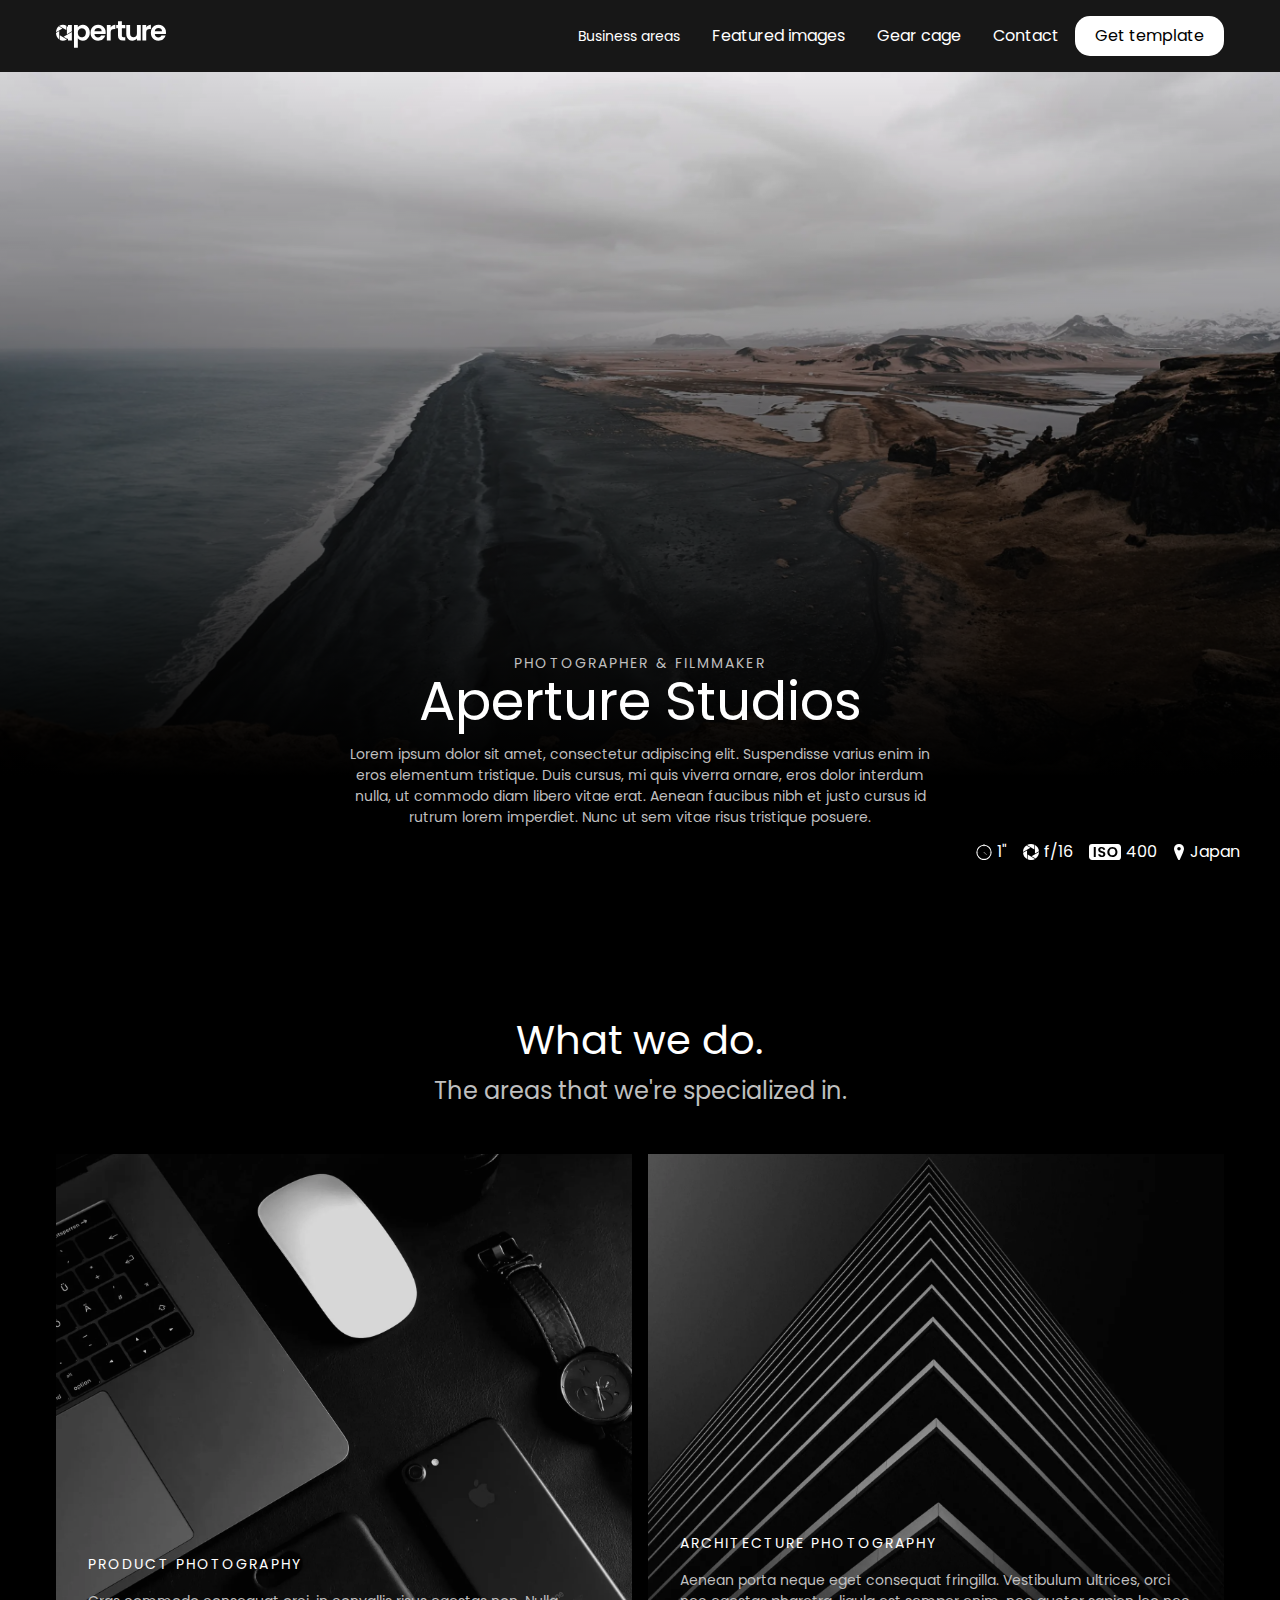
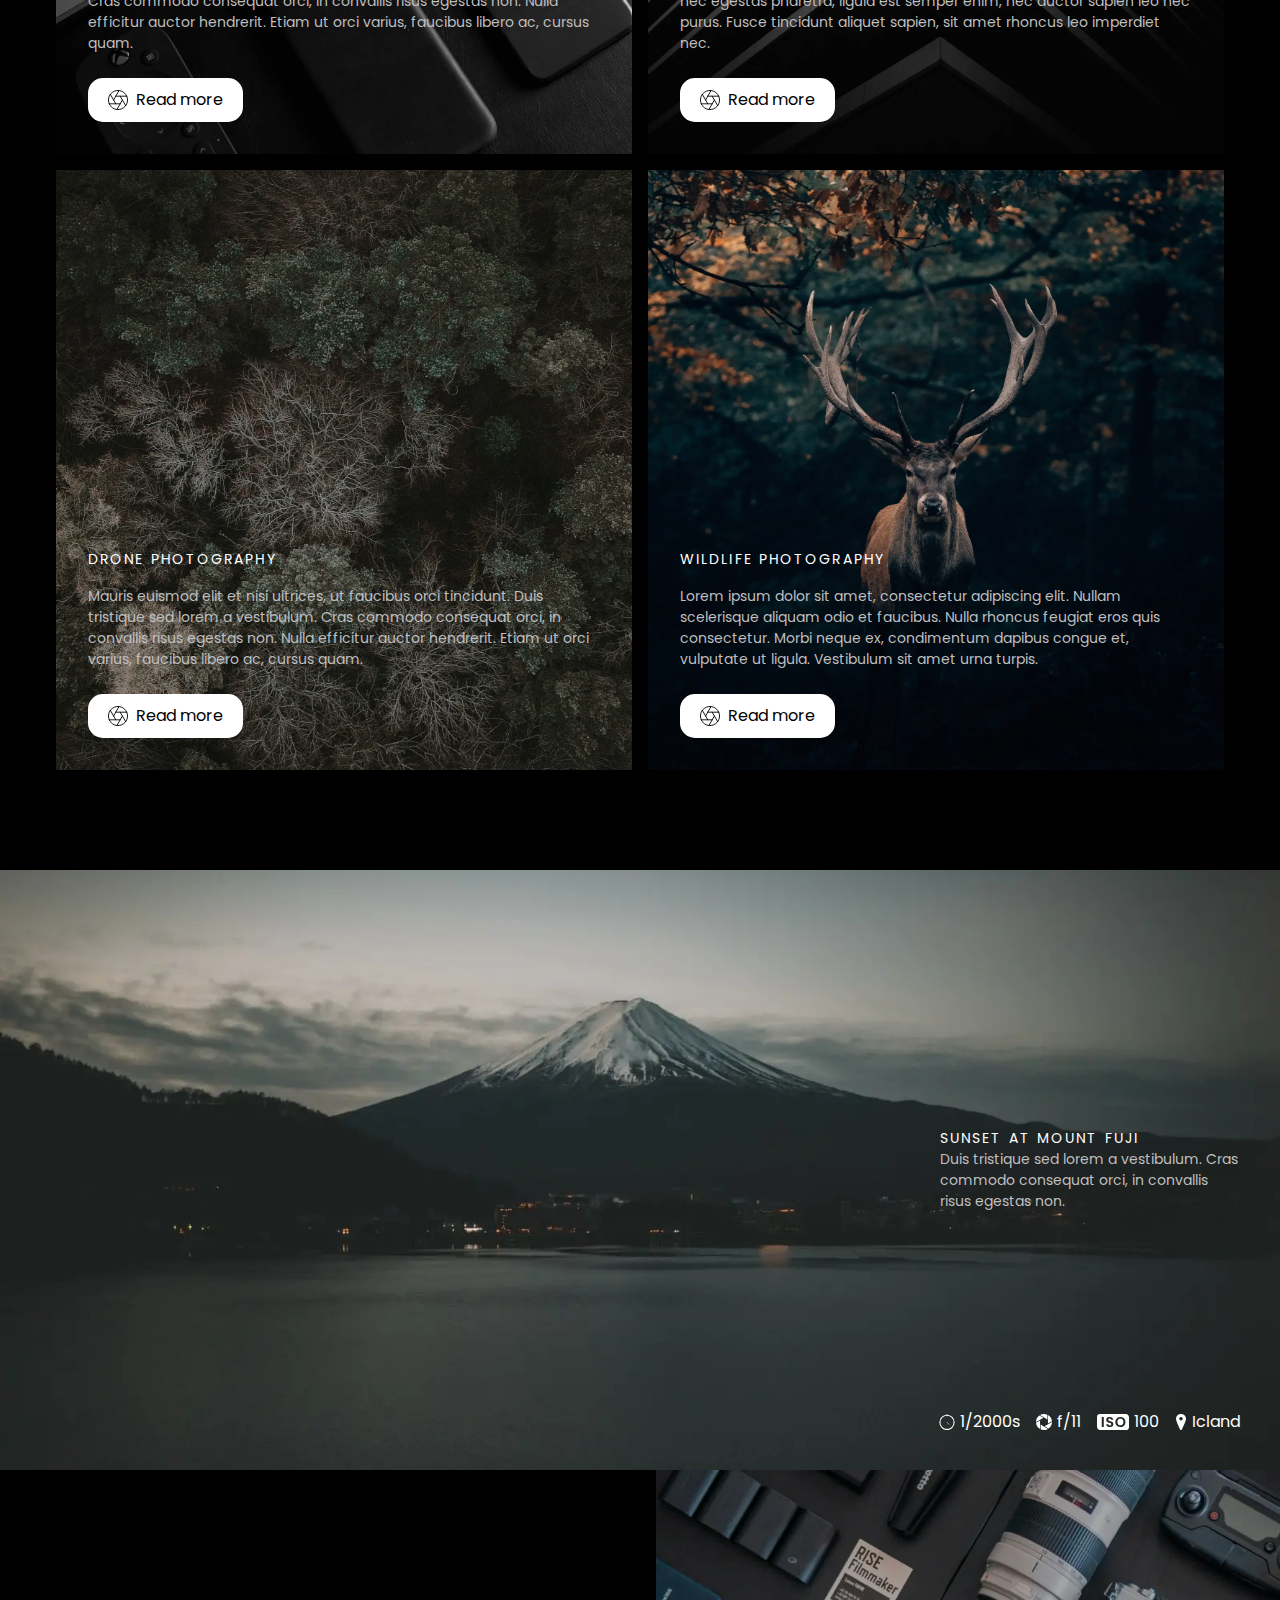
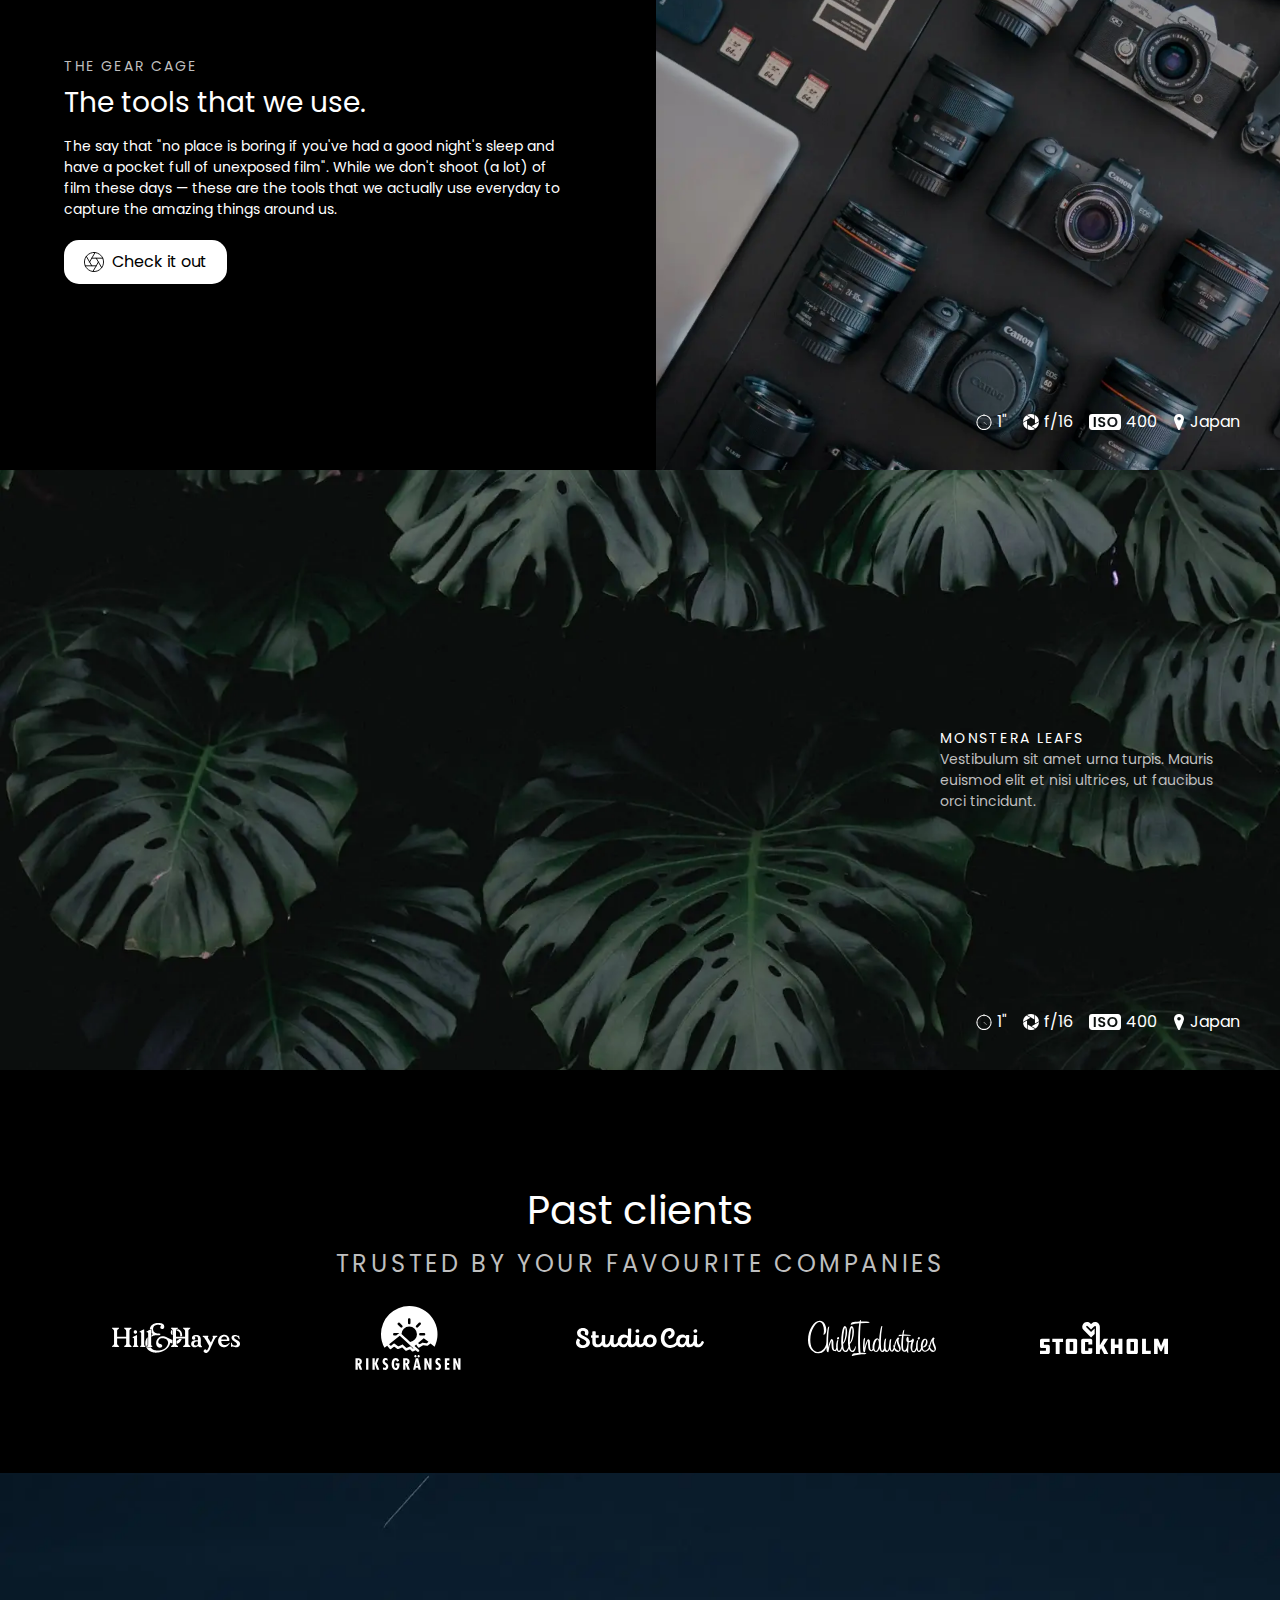
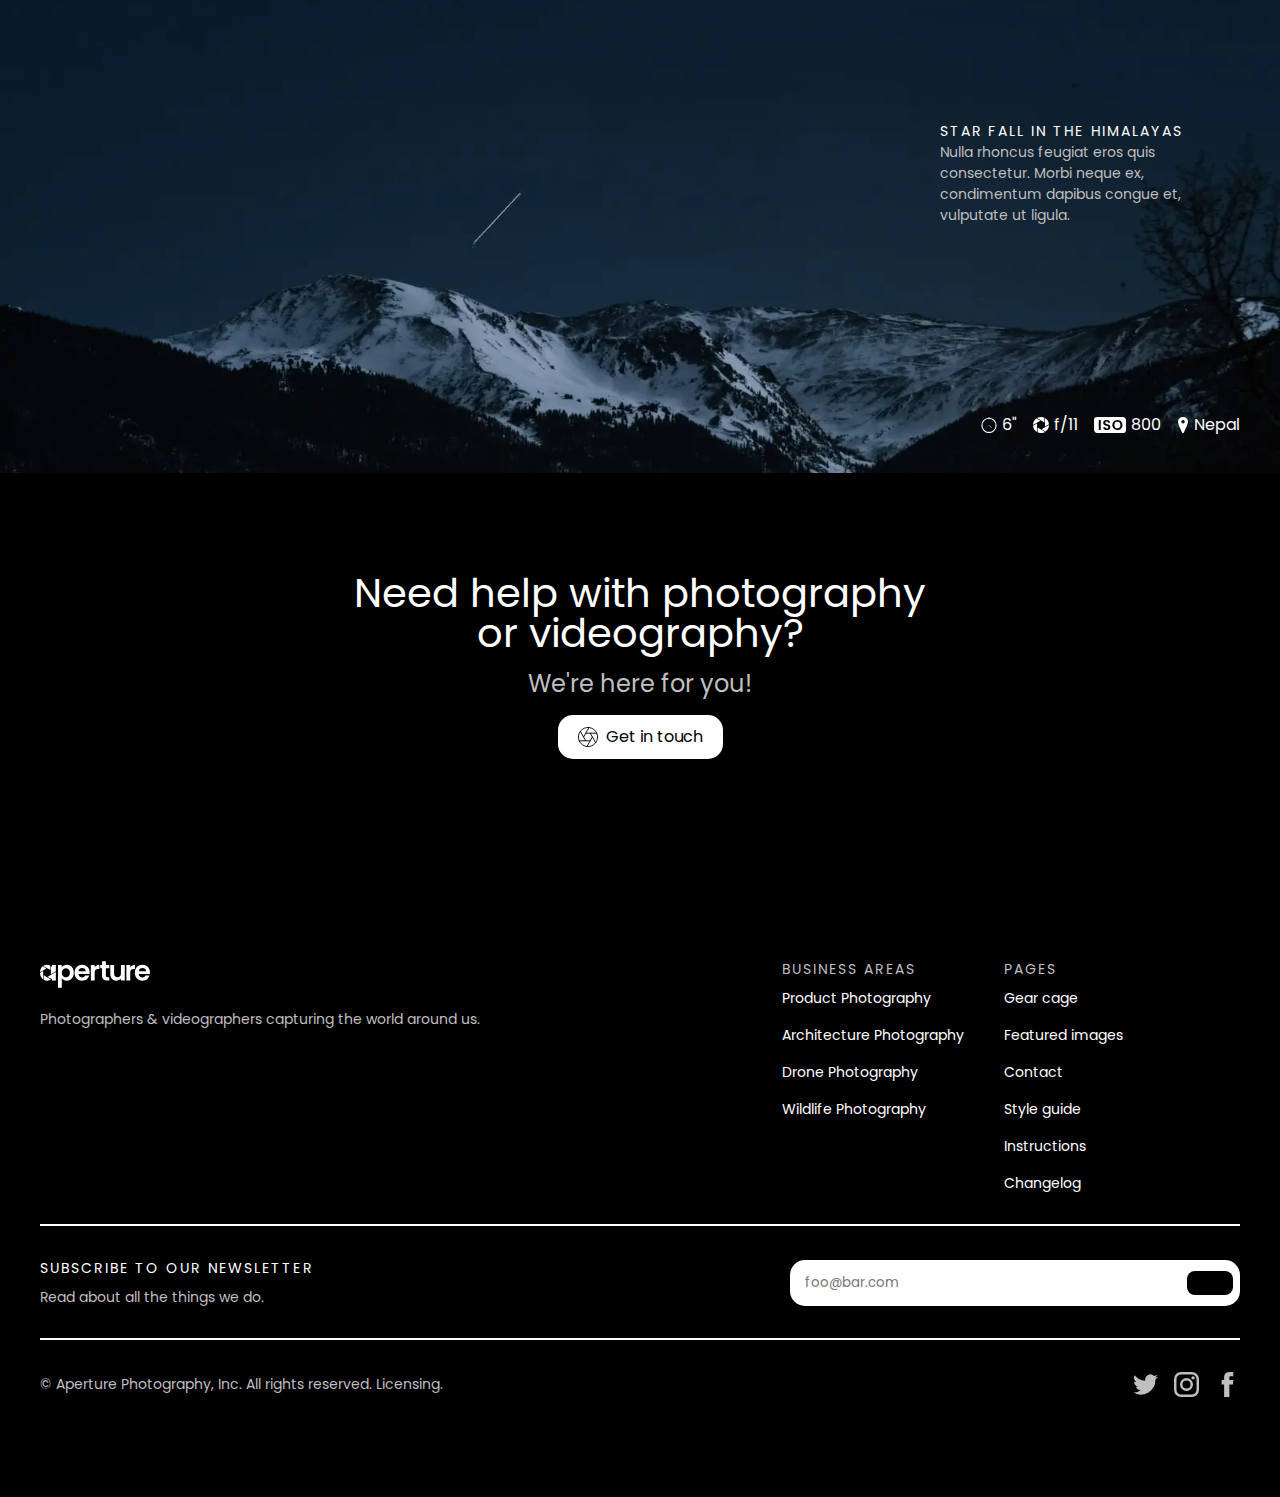
==== docs/index.html @ 27dfab24 "aperture" ====
<!DOCTYPE html>
<html lang="en">

<head>
    <meta charset="UTF-8">
    <meta http-equiv="X-UA-Compatible" content="IE=edge">
    <meta name="viewport" content="width=device-width, initial-scale=1.0">
    <title>Aperture</title>
    <link rel="stylesheet" href="assets/css/style.min.css">
    <script type="module" src="assets/js/script.min.js"></script>
</head>

<body>
    <header class="header">
        <nav class="nav container container--sml container--no-pad">
            <a href="#" class="logo" title="Aperture">
                <svg width="128" height="31">
                    <use xlink:href="#logo"></use>
                </svg>
            </a>
            <div class="burger">
                <div></div>
                <div></div>
                <div></div>
            </div>
            <div class="nav__wrap">
                <ul class="nav__list">
                    <li class="nav__item">
                        <a href="#" class="nav__link">Business areas</a>
                    </li>
                    <li class="nav__item">
                        <a href="#" class="nav__link">Featured images</a>
                    </li>
                    <li class="nav__item">
                        <a href="#" class="nav__link">Gear cage</a>
                    </li>
                    <li class="nav__item">
                        <a href="#" class="nav__link">Contact</a>
                    </li>
                </ul>
                <a href="#" class="nav__btn btn">Get template</a>
            </div>
        </nav>
    </header>
    <main class="main">
        <section class="hero">
            <div class="container">
                <div class="hero__content">
                    <h1 class="hero__title h1-like" tabindex="0">Aperture Studios</h1>
                    <p class="hero__suptitle suptitle text text--strch" tabindex="0">Photographer & Filmmaker</p>
                    <p class="hero__text text" tabindex="0">
                        Lorem ipsum dolor sit amet, consectetur adipiscing elit.
                        Suspendisse varius enim in eros elementum tristique.
                        Duis cursus, mi quis viverra ornare, eros dolor interdum nulla, ut commodo diam libero vitae erat.
                        Aenean faucibus nibh et justo cursus id rutrum lorem imperdiet.
                        Nunc ut sem vitae risus tristique posuere.
                    </p>
                </div>
                <div class="hero__bg">
                    <picture>
                        <source srcset="assets/img/jpg/iceland.webp" type="image/webp">
                        <img src="assets/img/jpg/iceland.jpg" alt="" class="hero__img" width="2880" height="1800" />
                    </picture>
                    <ul class="photo-meta">
                        <li class="photo-meta__meta">
                            <svg class="photo-meta__ico photo-meta__ico--shutter" width="25" height="25">
                                <use xlink:href="#ico_shutter"></use>
                            </svg>
                            <span class="photo-meta__value">1&#34;</span>
                        </li>
                        <li class="photo-meta__meta">
                            <svg class="photo-meta__ico photo-meta__ico--aperture" width="25" height="25">
                                <use xlink:href="#ico_aperture"></use>
                            </svg>
                            <span class="photo-meta__value">f/16</span>
                        </li>
                        <li class="photo-meta__meta">
                            <svg class="photo-meta__ico photo-meta__ico--iso" width="25" height="25">
                                <use xlink:href="#ico_iso"></use>
                            </svg>
                            <span class="photo-meta__value">400</span>
                        </li>
                        <li class="photo-meta__meta">
                            <svg class="photo-meta__ico photo-meta__ico--location" width="25" height="25">
                                <use xlink:href="#ico_location"></use>
                            </svg>
                            <span class="photo-meta__value">Japan</span>
                        </li>
                    </ul>
                </div>
            </div>
        </section>
        <section class="our-work">
            <div class="container container--sml">
                <h2 class="our-work__title h2-like" tabindex="0">What we do.</h2>
                <p class="our-work__subtitle subtitle" tabindex="0">The areas that we're specialized in.</p>
                <ul class="our-work__list services">
                    <li class="services__service service">
                        <div class="service__content">
                            <h3 class="service__title text text--strch" tabindex="0">Product Photography</h3>
                            <p class="service__descr text" tabindex="0">
                                Cras commodo consequat orci, in convallis risus egestas non.
                                Nulla efficitur auctor hendrerit.
                                Etiam ut orci varius, faucibus libero ac, cursus quam.
                            </p>
                            <a href="" class="service__btn btn">
                                <svg width="20" height="20">
                                    <use xlink:href="#aperture"></use>
                                </svg>
                                <span>Read more</span>
                            </a>
                        </div>
                        <div class="service__bg">
                            <picture>
                                <source srcset="assets/img/jpg/product_photography.webp" type="image/webp">
                                <img src="assets/img/jpg/product_photography.jpg" alt="" class="service__img" width="1600" height="1996" />
                            </picture>
                        </div>
                    </li>
                    <li class="services__service service">
                        <div class="service__content">
                            <h3 class="service__title text text--strch" tabindex="0">Architecture Photography</h3>
                            <p class="service__descr text" tabindex="0">
                                Aenean porta neque eget consequat fringilla.
                                Vestibulum ultrices, orci nec egestas pharetra,
                                ligula est semper enim, nec auctor sapien leo nec purus.
                                Fusce tincidunt aliquet sapien, sit amet rhoncus leo imperdiet nec.
                            </p>
                            <a href="" class="service__btn btn">
                                <svg width="20" height="20">
                                    <use xlink:href="#aperture"></use>
                                </svg>
                                <span>Read more</span>
                            </a>
                        </div>
                        <div class="service__bg">
                            <picture>
                                <source srcset="assets/img/jpg/architecture_photography.webp" type="image/webp">
                                <img src="assets/img/jpg/architecture_photography.jpg" alt="" class="service__img" width="1600" height="2000" />
                            </picture>
                        </div>
                    </li>
                    <li class="services__service service">
                        <div class="service__content">
                            <h3 class="service__title text text--strch" tabindex="0">Drone Photography</h3>
                            <p class="service__descr text" tabindex="0">
                                Mauris euismod elit et nisi ultrices, ut faucibus orci tincidunt.
                                Duis tristique sed lorem a vestibulum. Cras commodo consequat orci,
                                in convallis risus egestas non. Nulla efficitur auctor hendrerit.
                                Etiam ut orci varius, faucibus libero ac, cursus quam.
                            </p>
                            <a href="" class="service__btn btn">
                                <svg width="20" height="20">
                                    <use xlink:href="#aperture"></use>
                                </svg>
                                <span>Read more</span>
                            </a>
                        </div>
                        <div class="service__bg">
                            <picture>
                                <source srcset="assets/img/jpg/drone_photography.webp" type="image/webp">
                                <img src="assets/img/jpg/drone_photography.jpg" alt="" class="service__img" width="1600" height="2000" />
                            </picture>
                        </div>
                    </li>
                    <li class="services__service service">
                        <div class="service__content">
                            <h3 class="service__title text text--strch" tabindex="0">Wildlife Photography</h3>
                            <p class="service__descr text" tabindex="0">
                                Lorem ipsum dolor sit amet, consectetur adipiscing elit.
                                Nullam scelerisque aliquam odio et faucibus.
                                Nulla rhoncus feugiat eros quis consectetur.
                                Morbi neque ex, condimentum dapibus congue et,
                                vulputate ut ligula. Vestibulum sit amet urna turpis.
                            </p>
                            <a href="" class="service__btn btn">
                                <svg width="20" height="20">
                                    <use xlink:href="#aperture"></use>
                                </svg>
                                <span>Read more</span>
                            </a>
                        </div>
                        <div class="service__bg">
                            <picture>
                                <source srcset="assets/img/jpg/wildlife_photography.webp" type="image/webp">
                                <img src="assets/img/jpg/wildlife_photography.jpg" alt="" class="service__img" width="1600" height="2000" />
                            </picture>
                        </div>
                    </li>
                </ul>
            </div>
        </section>
        <section class="example">
            <div class="container container--sml">
                <div class="example__wrap">
                    <div class="example__content">
                        <h2 class="example__title text text--strch" tabindex="0">Sunset at Mount Fuji</h2>
                        <p class="example__descr text" tabindex="0">
                            Duis tristique sed lorem a vestibulum.
                            Cras commodo consequat orci, in convallis risus egestas non.
                        </p>
                    </div>
                    <div class="example__bg">
                        <picture>
                            <source srcset="assets/img/jpg/japan.webp" type="image/webp">
                            <img src="assets/img/jpg/japan.jpg" alt="" class="example__img" width="1600" height="1000" />
                        </picture>
                        <ul class="photo-meta">
                            <li class="photo-meta__meta">
                                <svg class="photo-meta__ico photo-meta__ico--shutter" width="25" height="25">
                                    <use xlink:href="#ico_shutter"></use>
                                </svg>
                                <span class="photo-meta__value">1/2000s</span>
                            </li>
                            <li class="photo-meta__meta">
                                <svg class="photo-meta__ico photo-meta__ico--aperture" width="25" height="25">
                                    <use xlink:href="#ico_aperture"></use>
                                </svg>
                                <span class="photo-meta__value">f/11</span>
                            </li>
                            <li class="photo-meta__meta">
                                <svg class="photo-meta__ico photo-meta__ico--iso" width="25" height="25">
                                    <use xlink:href="#ico_iso"></use>
                                </svg>
                                <span class="photo-meta__value">100</span>
                            </li>
                            <li class="photo-meta__meta">
                                <svg class="photo-meta__ico photo-meta__ico--location" width="25" height="25">
                                    <use xlink:href="#ico_location"></use>
                                </svg>
                                <span class="photo-meta__value">Icland</span>
                            </li>
                        </ul>
                    </div>
                </div>
            </div>
        </section>
        <section class="gear">
            <div class="gear__wrap container container--no-pad">
                <div class="gear__inner">
                    <div class="gear__content">
                        <h2 class="gear__title h3-like" tabindex="0">The tools that we use.</h2>
                        <p class="gear__suptitle suptitle text text--strch" tabindex="0">The Gear cage</p>
                        <p class="gear__text text" tabindex="0">
                            The say that "no place is boring if you've had
                            a good night's sleep and have a pocket full of unexposed film".
                            While we don't shoot (a lot) of film these days
                            — these are the tools that we actually use
                            everyday to capture the amazing things around us.
                        </p>
                        <a href="" class="gear__btn btn">
                            <svg width="20" height="20">
                                <use xlink:href="#aperture"></use>
                            </svg>
                            <span>Check it out</span>
                        </a>
                    </div>
                </div>
                <div class="gear__preview">
                    <picture>
                        <source srcset="assets/img/jpg/gear.webp" type="image/webp">
                        <img src="assets/img/jpg/gear.jpg" alt="" class="gear__img" width="1200" height="900" />
                    </picture>
                    <ul class="photo-meta">
                        <li class="photo-meta__meta">
                            <svg class="photo-meta__ico photo-meta__ico--shutter" width="25" height="25">
                                <use xlink:href="#ico_shutter"></use>
                            </svg>
                            <span class="photo-meta__value">1&#34;</span>
                        </li>
                        <li class="photo-meta__meta">
                            <svg class="photo-meta__ico photo-meta__ico--aperture" width="25" height="25">
                                <use xlink:href="#ico_aperture"></use>
                            </svg>
                            <span class="photo-meta__value">f/16</span>
                        </li>
                        <li class="photo-meta__meta">
                            <svg class="photo-meta__ico photo-meta__ico--iso" width="25" height="25">
                                <use xlink:href="#ico_iso"></use>
                            </svg>
                            <span class="photo-meta__value">400</span>
                        </li>
                        <li class="photo-meta__meta">
                            <svg class="photo-meta__ico photo-meta__ico--location" width="25" height="25">
                                <use xlink:href="#ico_location"></use>
                            </svg>
                            <span class="photo-meta__value">Japan</span>
                        </li>
                    </ul>
                </div>
            </div>
        </section>
        <section class="example">
            <div class="container container--sml">
                <div class="example__wrap">
                    <div class="example__content">
                        <h2 class="example__title text text--strch" tabindex="0">Monstera Leafs</h2>
                        <p class="example__descr text" tabindex="0">
                            Vestibulum sit amet urna turpis.
                            Mauris euismod elit et nisi ultrices,
                            ut faucibus orci tincidunt.
                        </p>
                    </div>
                    <div class="example__bg">
                        <picture>
                            <source srcset="assets/img/jpg/costa_rica.webp" type="image/webp">
                            <img src="assets/img/jpg/costa_rica.jpg" alt="" class="example__img" width="1600" height="1000" />
                        </picture>
                        <ul class="photo-meta">
                            <li class="photo-meta__meta">
                                <svg class="photo-meta__ico photo-meta__ico--shutter" width="25" height="25">
                                    <use xlink:href="#ico_shutter"></use>
                                </svg>
                                <span class="photo-meta__value">1&#34;</span>
                            </li>
                            <li class="photo-meta__meta">
                                <svg class="photo-meta__ico photo-meta__ico--aperture" width="25" height="25">
                                    <use xlink:href="#ico_aperture"></use>
                                </svg>
                                <span class="photo-meta__value">f/16</span>
                            </li>
                            <li class="photo-meta__meta">
                                <svg class="photo-meta__ico photo-meta__ico--iso" width="25" height="25">
                                    <use xlink:href="#ico_iso"></use>
                                </svg>
                                <span class="photo-meta__value">400</span>
                            </li>
                            <li class="photo-meta__meta">
                                <svg class="photo-meta__ico photo-meta__ico--location" width="25" height="25">
                                    <use xlink:href="#ico_location"></use>
                                </svg>
                                <span class="photo-meta__value">Japan</span>
                            </li>
                        </ul>
                    </div>
                </div>
            </div>
        </section>
        <section class="clients">
            <div class="container container--sml">
                <div class="clients__wrap">
                    <h2 class="clients__title h2-like" tabindex="0">Past clients</h2>
                    <p class="clients__subtitle subtitle text text--strch" tabindex="0">Trusted by your favourite companies</p>
                    <ul class="clients__list">
                        <li class="clients__item" title="Hill&Hayes" tabindex="0">
                            <svg width="128" height="64" class="clients__logo">
                                <use xlink:href="#hillNhayes"></use>
                            </svg>
                        </li>
                        <li class="clients__item" title="Ricksgransen" tabindex="0">
                            <svg width="128" height="64" class="clients__logo">
                                <use xlink:href="#ricksgransen"></use>
                            </svg>
                        </li>
                        <li class="clients__item" title="Studio Cai" tabindex="0">
                            <svg width="128" height="64" class="clients__logo">
                                <use xlink:href="#studioCai"></use>
                            </svg>
                        </li>
                        <li class="clients__item" title="Chill Industries" tabindex="0">
                            <svg width="128" height="64" class="clients__logo">
                                <use xlink:href="#chillIndustries"></use>
                            </svg>
                        </li>
                        <li class="clients__item" title="Stockholm" tabindex="0">
                            <svg width="128" height="64" class="clients__logo">
                                <use xlink:href="#stockholm"></use>
                            </svg>
                        </li>
                    </ul>
                </div>
            </div>
        </section>
        <section class="example">
            <div class="container container--sml">
                <div class="example__wrap">
                    <div class="example__content">
                        <h2 class="example__title text text--strch" tabindex="0">Star fall in the Himalayas</h2>
                        <p class="example__descr text" tabindex="0">
                            Nulla rhoncus feugiat eros quis consectetur.
                            Morbi neque ex, condimentum dapibus congue et,
                            vulputate ut ligula.
                        </p>
                    </div>
                    <div class="example__bg">
                        <picture>
                            <source srcset="assets/img/jpg/nepal.webp" type="image/webp">
                            <img src="assets/img/jpg/nepal.jpg" alt="" class="example__img" width="1600" height="1000" />
                        </picture>
                        <ul class="photo-meta">
                            <li class="photo-meta__meta">
                                <svg class="photo-meta__ico photo-meta__ico--shutter" width="25" height="25">
                                    <use xlink:href="#ico_shutter"></use>
                                </svg>
                                <span class="photo-meta__value">6&#34;</span>
                            </li>
                            <li class="photo-meta__meta">
                                <svg class="photo-meta__ico photo-meta__ico--aperture" width="25" height="25">
                                    <use xlink:href="#ico_aperture"></use>
                                </svg>
                                <span class="photo-meta__value">f/11</span>
                            </li>
                            <li class="photo-meta__meta">
                                <svg class="photo-meta__ico photo-meta__ico--iso" width="25" height="25">
                                    <use xlink:href="#ico_iso"></use>
                                </svg>
                                <span class="photo-meta__value">800</span>
                            </li>
                            <li class="photo-meta__meta">
                                <svg class="photo-meta__ico photo-meta__ico--location" width="25" height="25">
                                    <use xlink:href="#ico_location"></use>
                                </svg>
                                <span class="photo-meta__value">Nepal</span>
                            </li>
                        </ul>
                    </div>
                </div>
            </div>
        </section>
        <section class="contact">
            <div class="container">
                <div class="contact__wrap">
                    <h2 class="contact__title h2-like" tabindex="0">Need help with photography or videography?</h2>
                    <p class="contact__subtitle subtitle" tabindex="0">We're here for you!</p>
                    <a href="" class="contact__btn btn">
                        <svg width="20" height="20">
                            <use xlink:href="#aperture"></use>
                        </svg>
                        <span>Get in touch</span>
                    </a>
                </div>
            </div>
        </section>
    </main>
    <footer class="footer">
        <div class="footer__wrap container container--sml">
            <div class="footer__block footer__top">
                <div class="footer__info">
                    <a href="" class="logo" title="Aperture">
                        <svg width="128" height="31">
                            <use xlink:href="#logo"></use>
                        </svg>
                    </a>
                    <p class="footer__desc text" tabindex="0">
                        Photographers & videographers capturing the world around us.
                    </p>
                </div>
                <nav class="footer-nav">
                    <div class="footer-nav__block">
                        <h2 class="footer-nav__title text text--strch" tabindex="0">Business areas</h2>
                        <ul class="footer-nav__list">
                            <li class="footer-nav__item text">
                                <a href="" class="footer-nav__link">Product Photography</a>
                            </li>
                            <li class="footer-nav__item text">
                                <a href="" class="footer-nav__link">Architecture Photography</a>
                            </li>
                            <li class="footer-nav__item text">
                                <a href="" class="footer-nav__link">Drone Photography</a>
                            </li>
                            <li class="footer-nav__item text">
                                <a href="" class="footer-nav__link">Wildlife Photography</a>
                            </li>
                        </ul>
                    </div>
                    <div class="footer-nav__block">
                        <h2 class="footer-nav__title text text--strch" tabindex="0">Pages</h2>
                        <ul class="footer-nav__list">
                            <li class="footer-nav__item text">
                                <a href="" class="footer-nav__link">Gear cage</a>
                            </li>
                            <li class="footer-nav__item text">
                                <a href="" class="footer-nav__link">Featured images</a>
                            </li>
                            <li class="footer-nav__item text">
                                <a href="" class="footer-nav__link">Contact</a>
                            </li>
                            <li class="footer-nav__item text">
                                <a href="" class="footer-nav__link">Style guide</a>
                            </li>
                            <li class="footer-nav__item text">
                                <a href="" class="footer-nav__link">Instructions</a>
                            </li>
                            <li class="footer-nav__item text">
                                <a href="" class="footer-nav__link">Changelog</a>
                            </li>
                        </ul>
                    </div>
                </nav>
            </div>
            <div class="footer__block footer__mid">
                <form action="" class="form subscribe">
                    <div class="subscribe__info">
                        <h2 class="subscribe__label text text--strch" tabindex="0">Subscribe to our newsletter</h2>
                        <p class="subscribe__subtitle text" tabindex="0">Read about all the things we do.</p>
                    </div>
                    <div class="subscribe__input">
                        <input class="form__input subscribe__email" type="email" aria-label="Type your email here" placeholder="foo@bar.com">
                        <button class="subscribe__btn btn--void" type="submit">submit</button>
                    </div>
                </form>
            </div>
            <div class="footer__block footer__bottom">
                <p class="text" tabindex="0">
                    © Aperture Photography, Inc.
                    All rights reserved.
                    Licensing.
                </p>
                <ul class="socials">
                    <li class="socials__social">
                        <a href="" class="socials__link">
                            <span class="visually__hidden">Twitter</span>
                            <svg width="25" height="25" class="socials__ico">
                                <use xlink:href="#ico_twit"></use>
                            </svg>
                        </a>
                    </li>
                    <li class="socials__social">
                        <a href="" class="socials__link">
                            <span class="visually__hidden">Instagram</span>
                            <svg width="25" height="25" class="socials__ico">
                                <use xlink:href="#ico_inst"></use>
                            </svg>
                        </a>
                    </li>
                    <li class="socials__social">
                        <a href="" class="socials__link">
                            <span class="visually__hidden">Facebook</span>
                            <svg width="25" height="25" class="socials__ico">
                                <use xlink:href="#ico_fb"></use>
                            </svg>
                        </a>
                    </li>
                </ul>
            </div>
        </div>
    </footer>
    <svg display="none">
        <symbol viewBox="0 0 16 16" id="ico_aperture" xmlns="http://www.w3.org/2000/svg">
            <path fill-rule="evenodd" clip-rule="evenodd" d="M4.64 10.6l7.38 4.29a7.77 7.77 0 01-7.38.35V10.6zm-.6-4.2v8.53a7.87 7.87 0 01-4-6.2l4-2.33zM16 7.94v.07c0 2.7-1.35 5.1-3.4 6.52l-4-2.3L16 7.94zm-4.05-6.87a7.87 7.87 0 014 6.2l-4 2.33V1.07zm-8.54.4l4 2.3L0 8.04V8a7.92 7.92 0 013.4-6.54zM8 0c1.2 0 2.34.26 3.36.76v4.62L3.98 1.1A7.99 7.99 0 018 0z" />
        </symbol>
        <symbol viewBox="0 0 32 16" id="ico_iso" xmlns="http://www.w3.org/2000/svg">
            <path fill-rule="evenodd" clip-rule="evenodd" d="M28.9 0C30.6 0 32 1.4 32 3.13v9.75A3.11 3.11 0 0128.9 16H3.1C1.4 16 0 14.6 0 12.87V3.13A3.11 3.11 0 013.1 0h25.8zM12.7 2.91c-.68 0-1.28.12-1.81.35a2.8 2.8 0 00-1.23 1c-.3.44-.44.95-.44 1.54a2.4 2.4 0 001.47 2.35c.4.18.92.37 1.56.56.47.13.84.25 1.1.36.28.11.5.26.68.45.18.2.27.44.27.73 0 .36-.13.65-.4.88-.26.22-.63.33-1.09.33-.45 0-.8-.12-1.06-.36-.25-.22-.4-.53-.43-.92v-.04H9.2v.06c.02.58.19 1.09.5 1.52.32.44.75.79 1.3 1.02.56.24 1.18.36 1.87.36.72 0 1.35-.14 1.88-.4a2.83 2.83 0 001.61-2.57c0-.63-.15-1.12-.44-1.5-.3-.38-.64-.67-1.05-.86-.4-.19-.93-.38-1.57-.57-.47-.14-.83-.27-1.1-.38a2 2 0 01-.64-.42.9.9 0 01-.26-.67c0-.38.11-.67.34-.87.23-.2.54-.3.93-.3.44 0 .8.12 1.07.34.25.21.4.48.42.8v.05h2.18v-.06a2.76 2.76 0 00-1.05-2.03 3.9 3.9 0 00-2.48-.75zm10.68 0A5.08 5.08 0 0019 5.38 5.09 5.09 0 0018.33 8c0 .98.23 1.85.68 2.63a5.08 5.08 0 004.38 2.47c.93 0 1.78-.22 2.55-.66a4.82 4.82 0 001.83-1.81c.45-.78.67-1.65.67-2.63 0-.97-.22-1.84-.67-2.62a4.84 4.84 0 00-1.82-1.81 5.07 5.07 0 00-2.56-.66zm-16.63.14H4.78V13h1.98V3.05zM23.4 4.71c.6 0 1.12.13 1.57.4.46.26.81.64 1.06 1.14.26.5.39 1.08.39 1.75 0 .66-.13 1.25-.39 1.75a2.78 2.78 0 01-2.63 1.57c-.59 0-1.12-.14-1.57-.4a2.76 2.76 0 01-1.07-1.17A3.84 3.84 0 0120.37 8c0-.67.13-1.25.38-1.75s.61-.88 1.07-1.14c.45-.27.98-.4 1.57-.4z" />
        </symbol>
        <symbol viewBox="0 0 10 16" id="ico_location" xmlns="http://www.w3.org/2000/svg">
            <path fill-rule="evenodd" clip-rule="evenodd" d="M5 6.44a1.7 1.7 0 01-1.74-1.66c0-.92.78-1.66 1.74-1.66s1.74.74 1.74 1.66A1.7 1.7 0 015 6.44zM5 0a4.9 4.9 0 00-5 4.78c0 1.93 2.66 7.7 4.1 10.67.35.73 1.44.73 1.8 0C7.34 12.47 10 6.71 10 4.78A4.9 4.9 0 005 0z" />
        </symbol>
        <symbol viewBox="0 0 16 16" id="ico_shutter" xmlns="http://www.w3.org/2000/svg">
            <path fill-rule="evenodd" clip-rule="evenodd" d="M8.373 0a.117.117 0 01.117.117v.122a.117.117 0 01-.117.117h-.134v.395a7.625 7.625 0 017.386 7.622 7.626 7.626 0 11-15.25 0A7.626 7.626 0 017.761.751V.356h-.134A.117.117 0 017.51.24V.117c0-.065.053-.117.117-.117h.746zm-.182 1.75v.67a.191.191 0 11-.382 0v-.67a6.624 6.624 0 00-6.43 6.432h.669a.191.191 0 010 .382h-.67a6.625 6.625 0 006.43 6.432v-.67a.191.191 0 11.383 0v.67a6.624 6.624 0 006.43-6.432h-.669a.191.191 0 010-.382h.67a6.623 6.623 0 00-6.43-6.431zM8 8.018a.356.356 0 01.356.356.356.356 0 01-.006.06l2.266 2.049a.413.413 0 01.121.196l.03.111a.077.077 0 01-.086.096l-.114-.019a.412.412 0 01-.207-.1l-2.266-2.05A.348.348 0 018 8.73a.356.356 0 010-.713z" />
        </symbol>
        <symbol viewBox="0 0 128 31" id="logo" xmlns="http://www.w3.org/2000/svg">
            <path fill-rule="evenodd" clip-rule="evenodd" d="M31.254 4.155c1.514 0 2.884.38 4.11 1.136 1.227.76 2.198 1.834 2.912 3.23.715 1.395 1.072 3.013 1.072 4.852 0 1.84-.357 3.469-1.072 4.886-.714 1.417-1.685 2.516-2.911 3.295-1.227.779-2.597 1.168-4.111 1.168-1.301 0-2.448-.27-3.44-.811-.991-.541-1.796-1.223-2.415-2.045V31H20.92V4.447h4.48v2.597c.575-.82 1.37-1.51 2.383-2.062 1.013-.552 2.17-.827 3.47-.827zm17.82 0c1.685 0 3.194.367 4.527 1.103a7.712 7.712 0 013.103 3.133c.736 1.352 1.104 2.905 1.104 4.658a10.8 10.8 0 01-.128 1.753H44.723c.107 1.298.555 2.315 1.344 3.051.789.736 1.76 1.104 2.911 1.104 1.664 0 2.847-.725 3.551-2.175h4.831c-.512 1.731-1.493 3.154-2.943 4.269-1.45 1.117-3.232 1.671-5.343 1.671-1.706 0-3.237-.384-4.591-1.152-1.354-.768-2.41-1.856-3.167-3.262-.758-1.407-1.136-3.03-1.136-4.87 0-1.858.373-3.492 1.12-4.901.746-1.407 1.791-2.486 3.135-3.246 1.344-.755 2.89-1.136 4.639-1.136zm70.192 0c1.685 0 3.194.367 4.527 1.103a7.712 7.712 0 013.103 3.133c.736 1.352 1.104 2.905 1.104 4.658 0 .65-.043 1.233-.128 1.753h-12.957c.106 1.298.554 2.315 1.344 3.051.789.736 1.759 1.104 2.911 1.104 1.664 0 2.847-.725 3.551-2.175h4.831c-.512 1.731-1.493 3.154-2.943 4.269-1.451 1.117-3.232 1.671-5.343 1.671-1.706 0-3.237-.384-4.591-1.152-1.355-.768-2.41-1.856-3.167-3.262-.758-1.407-1.136-3.03-1.136-4.87 0-1.858.373-3.492 1.12-4.901.746-1.407 1.791-2.486 3.135-3.246 1.344-.755 2.89-1.136 4.639-1.136zM4.426 16.333l8.238 4.842a6.46 6.46 0 01-1.093.73c-1.013.541-2.186.812-3.52.812-1.306 0-2.532-.298-3.625-.92v-5.464zM86.248 4.447v9.901c0 1.428.352 2.527 1.056 3.295.704.768 1.664 1.152 2.88 1.152 1.237 0 2.207-.384 2.911-1.152.704-.768 1.056-1.867 1.056-3.295v-9.9h4.51V22.43h-4.51v-2.272c-.576.779-1.328 1.39-2.256 1.834a6.918 6.918 0 01-3.023.665c-1.386 0-2.613-.297-3.68-.892-1.066-.596-1.903-1.472-2.51-2.63-.609-1.158-.913-2.537-.913-4.139V4.447h4.48zM69.07 4.188V8.96h-1.184c-1.408 0-2.469.335-3.183 1.006-.715.671-1.072 1.84-1.072 3.506v8.96h-4.48V4.447h4.48v2.791A6.341 6.341 0 0165.886 5c.928-.54 1.99-.811 3.184-.811zm41.366 0V8.96h-1.184c-1.408 0-2.469.335-3.183 1.006-.715.671-1.072 1.84-1.072 3.506v8.96h-4.479V4.447h4.479v2.791A6.347 6.347 0 01107.252 5c.928-.54 1.989-.811 3.184-.811zM76.652 0v4.447h3.968V8.18h-3.968v8.7c0 .606.144 1.044.432 1.315.288.27.773.405 1.456.405h2.08v3.83h-2.816c-3.775 0-5.663-1.86-5.663-5.583V8.18H70.03V4.447h2.111V0h4.511zM18.45 12.572v9.847h-4.505v-2.624a4.72 4.72 0 01-.747.892l-4.319-2.515 9.571-5.6zM3.76 11.517v9.873c-1.12-.757-2.026-1.785-2.693-3.138C.4 16.927.053 15.412 0 13.708l3.76-2.191zm26.311-3.37c-.81 0-1.573.211-2.287.633-.715.422-1.29 1.034-1.728 1.834-.437.801-.656 1.742-.656 2.824 0 1.082.219 2.027.656 2.825.437.8 1.013 1.412 1.728 1.834a4.424 4.424 0 002.287.633c.832 0 1.605-.217 2.32-.65.714-.432 1.29-1.05 1.727-1.85.438-.8.656-1.753.656-2.857 0-1.082-.219-2.018-.656-2.807-.437-.79-1.013-1.39-1.727-1.802a4.572 4.572 0 00-2.32-.617zM18.45 4.457v7.33l-5.786 3.382V5.7c.507.379.934.812 1.28 1.298V4.457h4.506zM3.093 5.917l4.452 2.598-7.518 4.409c.026-1.65.373-3.11 1.04-4.382a8.675 8.675 0 012.026-2.624zm45.853 1.97c-1.11 0-2.042.341-2.8 1.023-.757.682-1.22 1.629-1.391 2.84h8.414c-.021-1.168-.437-2.104-1.248-2.807-.81-.704-1.802-1.055-2.975-1.055zm70.192 0c-1.109 0-2.042.341-2.799 1.023-.758.682-1.222 1.629-1.392 2.84h8.414c-.021-1.168-.437-2.104-1.248-2.807-.81-.704-1.802-1.055-2.975-1.055zM8.104 4.16c1.307 0 2.453.27 3.466.812.134.081.294.162.427.27v5.113l-8.292-4.87c.08-.08.187-.134.267-.188C5.198 4.539 6.585 4.16 8.104 4.16z" />
        </symbol>
        <symbol viewBox="0 0 22 22" id="aperture">
            <g>
                <path id="ring" d="M11 0.513916C16.7915 0.513916 21.4861 5.20855 21.4861 11C21.4861 16.7915 16.7915 21.4861 11 21.4861C5.20852 21.4861 0.513885 16.7915 0.513885 11C0.513885 5.20855 5.20852 0.513916 11 0.513916Z" stroke-linecap="round" stroke-linejoin="round" />
                <path id="blade6" d="M13.4223 6.80554L19.4413 17.2287" stroke-linecap="round" stroke-linejoin="round" />
                <path id="blade5" d="M8.57771 6.80554H20.6158" stroke-linecap="round" stroke-linejoin="round" />
                <path id="blade4" d="M6.15541 11L12.1744 0.576782" stroke-linecap="round" stroke-linejoin="round" />
                <path id="blade3" d="M8.57772 15.1944L2.55869 4.77124" stroke-linecap="round" stroke-linejoin="round" />
                <path id="blade2" d="M13.4223 15.1945H1.38423" stroke-linecap="round" stroke-linejoin="round" />
                <path id="blade1" d="M15.8446 11L9.82556 21.4232" stroke-linecap="round" stroke-linejoin="round" />
            </g>
        </symbol>
        <symbol viewBox="0 0 128 36" id="chillIndustries" xmlns="http://www.w3.org/2000/svg">
            <path fill-rule="evenodd" clip-rule="evenodd" d="M53 .02c.05.06.07.15.04.27l-.18 1.23c3.7-.06 6.58.07 8.6.4.21.02.26.14.14.35-.33.55-.91.82-1.77.79a66.55 66.55 0 00-7.15.13c-.44 4.99-.66 10.63-.66 16.94 0 5.34.2 9.58.57 12.72 3.27-.1 3.63 0 5.58.32.23.02.29.14.17.35-.32.55-.9.83-1.72.83-2.65-.03-3.23.12-6.23.43-2.11.22-4.1.5-6.19 1.18-.17.05-.3.05-.35 0-.03-.06-.03-.18 0-.36.3-1.17.85-1.87 1.68-2.1 1.82-.54 3.12-.54 5.43-.61-.26-.32-.42-.7-.48-1.14a81.6 81.6 0 01-.36-8.67c0-8.1.37-14.68 1.1-19.76-2.94.24-5.61.68-8.03 1.32-.2.06-.33.06-.4 0-.08-.06-.1-.17-.04-.35.3-1.11.84-1.77 1.64-1.98 1.47-.38 3.85-.64 7.15-.8.23-.75.64-1.25 1.23-1.49.12-.03.2-.03.22 0zm-41.52.8c2.5-.04 4.35 1.15 5.56 3.56.9 1.79 1.3 3.74 1.19 5.85-.15 2.52-.94 3.99-2.38 4.4-.18.06-.3.07-.36.04-.06-.05-.06-.19 0-.4.3-1.16.44-2.43.44-3.8 0-2.29-.38-4.23-1.14-5.84-.83-1.75-1.9-2.6-3.23-2.54-1.88.06-3.82 1.7-5.82 4.92A24.39 24.39 0 002.3 19.44c-.06 3.78.61 6.84 2.03 9.17 1.4 2.32 3.32 3.46 5.73 3.4a6.75 6.75 0 005.1-2.53c1.45-1.65 3.23-4.23 3.26-7.6.12-5.72.56-10.3 1.34-13.72.2-.9.6-1.46 1.2-1.67.17-.06.28-.06.3 0l-.04.26c-.74 4.11-1.1 9.77-1.1 16.99v3.65a26.6 26.6 0 012.62-7.57c.27-.5.58-.75.94-.75.23 0 .5.12.8.36.6.47.89 1.29.89 2.46-.06 5.2.34 7.92 1.2 8.18.34.12.73-.2 1.14-.94.2-.39.38-.81.51-1.29a17.03 17.03 0 01.63-6.66c.21-.64.6-1.02 1.15-1.14.12 0 .22.06.31.18a26.58 26.58 0 00-.57 5.5c0 3.17.35 4.87 1.06 5.1.4.15.9-.22 1.48-1.1a8.87 8.87 0 001.23-3.44 30.59 30.59 0 01-.33-4.83c0-2.61.25-5.51.75-8.71.74-4.43 1.7-6.65 2.91-6.65.38 0 .75.24 1.1.7.8 1 1.2 2.66 1.2 4.98 0 2.29-.37 4.62-1.1 7-.8 2.46-1.79 4.22-2.96 5.28.23 4.45.98 6.68 2.25 6.68.56 0 1.15-.41 1.76-1.25.54-.73.98-1.63 1.31-2.68a28.85 28.85 0 01-.42-5.35c0-2.61.25-5.51.75-8.71.73-4.43 1.7-6.65 2.91-6.65.38 0 .75.24 1.1.7.8 1 1.2 2.66 1.2 4.98 0 2.29-.37 4.62-1.1 7-.8 2.46-1.79 4.22-2.97 5.28.24 4.45.99 6.68 2.25 6.68.56 0 1.15-.41 1.77-1.25a9.61 9.61 0 001.46-3.15c.09-.26.17-.29.26-.08.15.26.18.79.09 1.58-.09 1-.38 1.9-.88 2.68-.6 1-1.36 1.5-2.3 1.5-.26 0-.53-.04-.8-.13-1.31-.37-2.28-1.53-2.9-3.44-.14.75-.4 1.45-.8 2.07-.59 1-1.35 1.5-2.3 1.5-.26 0-.52-.04-.79-.13-1.37-.39-2.36-1.61-2.98-3.67a5.68 5.68 0 01-.73 2.46c-.52.9-1.19 1.34-1.98 1.34-.2 0-.43-.04-.66-.13a3.2 3.2 0 01-1.87-1.95c-.33.86-.9 1.29-1.7 1.29-.21 0-.42-.05-.63-.13-1.47-.5-2.34-1.63-2.6-3.4a51.7 51.7 0 01-.26-6.42c-.06-.4-.17-.45-.32-.13a29.92 29.92 0 00-2.69 10.7c-.02.32-.17.43-.43.35-.92-.33-1.42-1.07-1.5-2.25-.07-.77-.12-1.62-.15-2.55a10.67 10.67 0 01-2.19 3.52 7.72 7.72 0 01-5.34 2.38 9.2 9.2 0 01-7.37-3.04C1.21 27.82.03 24.45 0 20.17c-.03-5.25 1.24-9.84 3.8-13.77C6.15 2.74 8.7.87 11.48.81zm84.61 9.01c.12-.03.2-.03.22 0 .03.03.03.12 0 .27-.2 1.05-.42 2.55-.66 4.49a39.7 39.7 0 017.1.4c.15.04.18.13.1.28-.3.42-.73.62-1.28.6a69.22 69.22 0 00-6.05 0 92.05 92.05 0 00-.49 7.23c-.11 5 .37 7.5 1.46 7.5.44 0 .91-.35 1.41-1.05a6.79 6.79 0 001.1-3.22c.33-2.1.52-3.56.58-4.35-.91-.47-1.34-1.3-1.28-2.51.03-.82.2-1.48.53-1.98.26-.41.56-.62.88-.62.7 0 1.06 1.37 1.06 4.1 1.44.08 2.74-.65 3.88-2.2.18-.27.4-.27.67 0 .44.47.66.92.66 1.36 0 .2-.05.43-.13.66a17.46 17.46 0 00-1.6 7.35c0 1.93.4 2.9 1.2 2.9 1.01 0 1.9-1.2 2.64-3.62l-.04-.78c-.03-2.08.2-3.9.7-5.45.21-.65.6-1.03 1.16-1.15.11 0 .22.06.3.18a26.62 26.62 0 00-.57 5.5c0 3.17.35 4.87 1.06 5.1.41.15.9-.22 1.48-1.1.35-.53.62-1.16.85-1.87a7.43 7.43 0 01-.21-1.78c0-.56.06-1.13.18-1.72.32-1.81.86-3.25 1.63-4.3.7-.95 1.47-1.42 2.3-1.42.38 0 .74.12 1.1.36 1 .7 1.5 1.71 1.5 3.03 0 .47-.06.96-.18 1.45a5.27 5.27 0 01-4.63 4.14c.17 1.67.63 2.64 1.36 2.9.21.1.45.14.71.14.85 0 1.71-.4 2.58-1.17a6.42 6.42 0 001.52-2.08l-.13-.5c-.23-.93-.16-1.6.22-2.02.18-.17.33.13.44.93.77-3.96 1.83-6.57 3.18-7.84.27-.26.55-.4.84-.4.35 0 .7.18 1.02.54.17.2.14.4-.1.57-.4.35-.61.92-.61 1.71 0 1.24.45 2.88 1.37 4.93.59 1.38.88 2.54.88 3.48a3 3 0 01-.93 2.3c-.61.58-1.3.87-2.07.87-1.5 0-2.7-1.02-3.62-3.04-.06.15-.18.3-.35.48l-.07.04c-.24.44-.53.84-.88 1.17a3.86 3.86 0 01-2.76 1.13c-.53 0-1.06-.1-1.59-.31a4.04 4.04 0 01-1.9-1.72l-.18-.3c-.13.45-.3.87-.52 1.25-.53.9-1.2 1.34-1.99 1.34-.2 0-.43-.04-.66-.13-.98-.35-1.66-1.16-2.05-2.44-.49 1.95-1.36 2.92-2.63 2.92-1.15 0-2.01-.63-2.6-1.89a7.45 7.45 0 01-.7-3.3c0-1.64.33-3.45 1-5.41-.7.32-1.5.48-2.42.48h-.35c-.03.56-.14 1.9-.31 4.02a52.86 52.86 0 00-.22 4.16c0 .76.04 1.44.13 2.03.03.15 0 .23-.09.26-.06.06-.16.06-.3 0-.76-.24-1.17-.9-1.27-1.96-.48.7-1.09 1.04-1.83 1.04-.2 0-.42-.03-.66-.09-1.2-.3-2.03-1.14-2.47-2.55-.35-1.2-.49-3.14-.4-5.8.06-2.44.31-4.94.75-7.49-1.09.09-2.17.24-3.26.44-.15.03-.24 0-.27-.09-.06-.05-.06-.13 0-.22.12-.67.56-1.05 1.33-1.14.53-.06 1.32-.12 2.38-.18.35-1.73.65-2.99.88-3.78.15-.53.47-.88.97-1.06zM74.06 6.01c.12-.03.19-.03.22 0 .06.03.07.1.04.22a85.51 85.51 0 00-1.28 21.2c.18 2.06.52 3.19 1.02 3.4.35.14.76-.21 1.23-1.06.24-.44.45-.94.62-1.52a23.11 23.11 0 01.66-8.2c.24-.89.65-1.37 1.24-1.46.15-.03.25-.03.3 0 .04.03.04.12 0 .26a33.97 33.97 0 00-.56 6.47c0 1.9.16 3.3.48 4.18.27.74.66 1.1 1.2 1.1.82 0 1.39-1.48 1.71-4.44l.62-5.5c.15-.85.6-1.37 1.37-1.54.15-.03.25-.02.3.04.04.03.04.12 0 .27a48.23 48.23 0 00-.48 6.46c0 3.03.41 4.54 1.24 4.54.32 0 .67-.4 1.04-1.17a8.5 8.5 0 00.6-1.84l-.14-.51c-.24-.94-.16-1.62.22-2.03.18-.17.32.13.44.93.77-3.96 1.82-6.57 3.18-7.84.26-.26.54-.4.84-.4.35 0 .69.18 1.01.54.18.2.15.4-.09.57-.4.35-.61.92-.61 1.71 0 1.24.45 2.88 1.36 4.93.6 1.38.89 2.54.89 3.48a3 3 0 01-.93 2.3c-.62.58-1.3.87-2.07.87-1.43 0-2.59-.92-3.48-2.74-.27 1.61-.98 2.43-2.13 2.43-1.2 0-2.07-.84-2.6-2.51-.39 1.26-.99 2.13-1.81 2.6-.36.2-.74.3-1.15.3-.65 0-1.18-.25-1.59-.74a3.9 3.9 0 01-.52-.88c-.4 1.08-1.02 1.62-1.86 1.62-.2 0-.41-.03-.62-.08-1.41-.47-2.31-1.8-2.7-3.96-.4 2.6-1.45 3.91-3.13 3.91-1.2 0-2.13-.53-2.78-1.59a4.8 4.8 0 01-.16-.29l-.12.25c-.4.7-.94 1.06-1.61 1.06-1.74 0-2.78-1.16-3.14-3.48a51.9 51.9 0 01-.26-6.42c-.06-.41-.16-.45-.31-.13a32.23 32.23 0 00-2.74 10.38c-.03.32-.16.46-.4.4-.9-.18-1.4-.65-1.45-1.41-.15-1.5-.18-3.39-.09-5.68.09-2.46.27-4.38.53-5.76.15-.73.53-1.19 1.15-1.36.14-.03.25-.03.3 0 .07.02.08.11.05.26a50.93 50.93 0 00-.4 9.5c.68-3.22 1.55-5.78 2.6-7.65.3-.53.61-.8.94-.8.5 0 .92.3 1.27.89.27.44.4 1.1.4 1.98-.06 5.19.34 7.9 1.2 8.14.4.11.82-.23 1.23-1.04.12-.23.22-.48.3-.74a7.85 7.85 0 01-.12-1.45c0-.8.08-1.65.26-2.56.38-1.95.99-3.46 1.81-4.55.82-1.09 1.66-1.63 2.52-1.63.79 0 1.48.5 2.07 1.5.35-5.29.99-9.58 1.9-12.9.11-.4.44-.69.97-.83zm-4.43 13.5c-.5-.11-1.09.44-1.76 1.68a12.85 12.85 0 00-1.36 4.35c-.09.65-.13 1.25-.13 1.8a6 6 0 00.47 2.62c.3.63.66.97 1.04 1 .66.05 1.33-.68 2.01-2.2.74-1.7 1.08-3.64 1.02-5.81-.03-1-.19-1.84-.49-2.51-.23-.56-.5-.87-.8-.93zm54.66 1.1c-.65 1.03-1.4 3.32-2.25 6.87.47 1 1.08 1.79 1.81 2.37.65.53 1.25.8 1.81.8.62 0 .93-.34.93-1.02 0-.58-.4-1.8-1.2-3.65-.79-1.85-1.19-3.31-1.19-4.4 0-.35.03-.67.1-.97zm-35.27 0c-.65 1.03-1.4 3.32-2.25 6.87.47 1 1.07 1.79 1.8 2.37.66.53 1.26.8 1.82.8.62 0 .92-.34.92-1.02 0-.58-.4-1.8-1.19-3.65-.8-1.85-1.19-3.31-1.19-4.4 0-.35.03-.67.09-.97zm28.48-.79c-.47-.12-1 .37-1.6 1.45a10.42 10.42 0 00-1.18 4.1 9.3 9.3 0 00-.05 1.5c1.06-.24 1.91-.99 2.56-2.25a7.1 7.1 0 00.8-3.3c0-.91-.18-1.41-.53-1.5zM37.15 7.9c-.32-.18-.7.86-1.14 3.12a54.1 54.1 0 00-.89 7.4 89.71 89.71 0 00-.09 4.4c1.71-2.7 2.56-6.59 2.56-11.67 0-2.02-.14-3.1-.44-3.25zm6.8 0c-.33-.18-.7.86-1.15 3.12a54.11 54.11 0 00-.88 7.4 89.71 89.71 0 00-.09 4.4c1.7-2.7 2.56-6.59 2.56-11.67 0-2.02-.15-3.1-.44-3.25zm-13.81 9.02c.55-.09.88.22.97.92.05.41-.03.76-.27 1.06-.23.3-.51.47-.84.53-.32.05-.59-.01-.8-.2-.2-.2-.27-.48-.21-.86.12-.88.5-1.36 1.15-1.45zm80.73 0c.55-.09.88.22.97.92.05.41-.03.76-.27 1.06-.23.3-.51.47-.84.53-.32.05-.59-.01-.8-.2-.2-.2-.27-.48-.21-.86.11-.88.5-1.36 1.15-1.45z" />
        </symbol>
        <symbol viewBox="0 0 128 30" id="hillNhayes" xmlns="http://www.w3.org/2000/svg">
            <path fill-rule="evenodd" clip-rule="evenodd" d="M95.59 12.68c.14 0 .14.02.29.02.1 0 .2.01.26.05.09.04.16.1.2.18.04.08.05.17.05.28 0 .09-.03.2-.1.31-.03.09-.1.18-.17.28-.07.1-.13.18-.17.26a.64.64 0 00-.1.3 3.52 3.52 0 00.19.53l.1.25.14.25.14.25.14.24.15.25c.05.07.08.16.13.25l.15.24.16.23.14.24.16.24.15.24.15.24.14.24.14.25.17.23.16.24.14.24.15.24.16.24c.04-.1.1-.17.14-.26l.1-.27.16-.25.11-.28c.05-.08.1-.17.13-.26l.13-.26.13-.26.13-.27.14-.25.11-.27.12-.27.12-.27c.05-.09.1-.17.13-.26l.13-.26.11-.27.11-.28.1-.27a.95.95 0 00.07-.29c0-.07-.03-.15-.05-.25a2.77 2.77 0 00-.15-.49 3.69 3.69 0 01-.08-.24c-.03-.09-.03-.18-.05-.25-.02-.1-.05-.18-.05-.25 0-.1.04-.19.07-.26a.35.35 0 01.16-.2.54.54 0 01.26-.05l.28-.02c.14 0 .14.02.27.02h.56l.28-.02c.14 0 .14.02.27.02h.36l.12-.01h.36c.14 0 .14.02.27.02l.28-.02h.56c.12 0 .22.02.3.04.13.03.23.07.29.15.06.07.09.18.09.3a.7.7 0 01-.07.26.64.64 0 01-.15.23c-.06.06-.12.13-.2.17l-.26.12-.24.15-.25.13c-.1.05-.17.1-.24.15l-.23.15-.2.2-.19.22-.14.24-.15.24-.14.25-.14.25-.13.26c-.05.08-.07.18-.12.27l-.13.25-.14.26-.12.26-.14.26c-.05.08-.07.17-.12.26l-.12.26-.14.26-.12.26-.12.27-.14.25-.12.27-.12.26-.11.27-.13.26-.13.26-.12.26-.12.27-.12.26-.12.26-.11.27-.14.26-.11.26-.11.27-.13.26-.11.27-.12.26-.13.26-.11.27-.14.25-.1.27-.13.27c-.04.09-.1.17-.13.25l-.11.27-.13.26-.13.26-.12.26-.12.27-.14.25-.12.26-.12.26-.16.25-.15.25-.15.24-.16.24-.17.23-.19.23-.2.2c-.06.08-.13.14-.2.2l-.2.2-.21.2c-.08.06-.14.13-.22.18l-.23.17-.23.16a3.06 3.06 0 01-.52.22 2 2 0 01-.28.06c-.09.01-.18.03-.28.03a2.47 2.47 0 01-.55-.07l-.27-.08-.26-.1-.25-.13-.24-.14-.23-.16a2.36 2.36 0 01-.2-.19c-.07-.07-.11-.15-.16-.22-.06-.08-.1-.16-.14-.24-.04-.08-.08-.17-.1-.26-.02-.09-.01-.18-.01-.27 0-.1 0-.18.02-.27.01-.09.02-.17.05-.26a1.84 1.84 0 01.22-.48l.17-.2c.08-.08.14-.17.22-.23a1.43 1.43 0 01.55-.29c.1-.02.2-.05.31-.05.1 0 .2 0 .3.02.1.01.19.05.28.08a1.32 1.32 0 01.7.52l.12.27.1.28.2-.2.19-.2.16-.23c.06-.08.12-.15.17-.24l.15-.24.15-.24.14-.25.14-.25.14-.25.13-.26.12-.26.13-.27.14-.25.12-.27.1-.27.1-.27c.04-.1.08-.19.1-.28l.1-.27c-.04-.1-.1-.18-.14-.26l-.13-.27-.12-.27-.15-.26-.13-.26-.15-.26-.14-.25-.14-.27-.15-.25-.14-.26-.15-.26-.15-.25-.14-.26-.14-.26-.14-.26-.16-.25-.16-.25-.14-.26-.16-.25-.15-.25-.15-.25-.17-.25-.15-.25-.15-.26-.15-.23-.14-.24c-.05-.08-.12-.14-.17-.23l-.15-.23-.14-.24-.15-.24-.15-.23-.16-.23-.13-.25a2.85 2.85 0 00-.47-.4l-.26-.15-.27-.16-.23-.13a1.28 1.28 0 01-.2-.18.82.82 0 01-.14-.22.66.66 0 01.01-.57c.05-.09.13-.16.23-.2.08-.03.19-.03.3-.03h.86l.3-.02h.28c.14 0 .14.02.29.02h2.38l.11-.02h.09zm-44.01.6a3.88 3.88 0 011.15.21c.09.02.18.06.27.1.09.02.19.05.28.09l.27.1.27.12.27.12.27.1.27.13.26.13.27.13c.08.05.18.08.27.12l.25.15.26.13.27.13.26.13.27.12.25.15.27.12.26.14.26.12.27.12.26.14.27.13.27.1.27.13.26.12.28.1.27.1.28.1.27.12c.04.14 0 .15 0 .3l-.01.3.02.3v.61l-.02.3.01.3v1.2c0 .15.02.16 0 .3l-.07-.03-.27-.1c-.1-.03-.18-.08-.26-.11l-.28-.1-.25-.11-.27-.1-.27-.1-.28-.07-.27-.1-.07.29-.07.29-.1.28-.07.28-.09.29-.11.27-.1.28c-.02.1-.06.18-.1.28-.03.09-.08.17-.12.25l-.13.26-.14.25-.13.25-.16.24-.09.11-.08.12-.14.25-.17.23-.2.21-.16.23-.2.2-.18.23-.2.2c-.06.08-.13.14-.2.2l-.2.2-.22.19-.2.19-.23.18-.23.17-.2.2-.25.14-.23.16-.24.16-.23.17-.25.14c-.08.04-.15.1-.23.16l-.25.13-.25.14-.26.11c-.09.04-.16.1-.25.15l-.26.12-.25.13-.27.1-.26.11-.27.11-.26.11-.27.1-.27.08c-.1.03-.18.08-.27.1l-.27.08-.28.08-.27.1-.28.06-.27.05-.28.07-.28.06-.28.06-.28.04-.28.04c-.1 0-.2.02-.29.04-.1 0-.18.03-.28.04l-.28.03-.29.03-.28.02-.29.01-.28.02-.29-.01h-.28l-.28.01h-.29l-.28-.02c-.1 0-.19-.03-.28-.04l-.28-.02c-.1-.01-.2 0-.29-.02-.1 0-.18-.04-.28-.06l-.28-.04-.27-.05c-.1-.02-.19-.03-.28-.06l-.28-.06-.27-.07c-.1-.02-.18-.06-.27-.09-.1-.02-.19-.03-.28-.06l-.26-.1-.27-.1c-.09-.03-.17-.08-.26-.12a8.9 8.9 0 01-.26-.11l-.13-.06-.13-.06-.25-.14-.25-.13-.25-.14-.24-.15-.22-.17-.24-.16-.23-.16-.22-.19-.22-.18-.22-.2-.22-.19-.2-.21-.21-.2-.18-.23-.2-.22a10.21 10.21 0 01-.52-.72l-.14-.25-.16-.25-.14-.26c-.04-.09-.1-.17-.13-.26l-.12-.28a5.77 5.77 0 01-.1-.27c-.04-.1-.06-.2-.1-.28l-.08-.28-.08-.29-.08-.28-.07-.29-.05-.29-.05-.3c-.01-.09 0-.19-.02-.29l-.03-.3-.03-.29-.01-.29.01-.3v-.59c0-.1.03-.19.04-.29 0-.1 0-.2.02-.3l.04-.28.06-.3.02-.14.03-.14.07-.29.07-.28.1-.28.1-.27.1-.28.14-.26.12-.27.13-.26.16-.25.13-.25.17-.22a4.53 4.53 0 01.6-.6l.22-.17c.05.14 0 .15 0 .3v.08l-.01.12v.46l.01.12v.08l-.02.3v.37l.01.12v.38l.01.29v.37l-.01.12v2.99l.01.3v.86l-.01.36a.96.96 0 01-.1.34c-.06.02-.18.05-.4.08h-.01a.87.87 0 00-.3.11.75.75 0 00-.22.22 1.21 1.21 0 00-.18.6v.24a.93.93 0 00.19.47c.06.06.13.1.22.15.07.04.16.06.26.09l.26.06.27.01.27.02.27.01h.27l.28.02h.58l.08-.01.2-.01.3.02h.56c.14 0 .15-.05.29-.01l.15.25c.06.08.1.16.17.23l.17.23.19.22c.06.08.11.16.18.23l.2.2c.06.07.14.12.21.19l.22.18.24.16.24.15.24.15.26.1c.09.05.17.09.26.12.09.04.17.09.26.12l.27.08.27.08.27.09.28.05.27.07.28.03.28.06c.1 0 .19.03.28.04l.28.04h.29l.28.02.28.02c.1 0 .19.02.28.03h1.15c.1 0 .19-.03.28-.04h.29l.28-.05.29-.01.28-.04.28-.07.28-.04.28-.05.28-.07.27-.07.28-.07.28-.07.26-.11.27-.1.27-.09.27-.1.25-.13.27-.1.26-.13.24-.15.25-.13.25-.15.23-.17.24-.16.23-.18.23-.17.2-.2a9.85 9.85 0 00.41-.4l.2-.2.2-.22.18-.22c.06-.07.1-.16.15-.24l.18-.23.15-.25c.05-.08.07-.17.12-.26l.14-.26.07-.14.06-.13.1-.28.12-.27c.04-.1.08-.19.1-.28l.09-.29.08-.28.08-.3.06-.29.02-.3a3.42 3.42 0 000-.59l-.03-.3-.07-.28c-.02-.1-.06-.18-.1-.28l-.09-.28a5.1 5.1 0 00-.12-.26l-.14-.26a5.4 5.4 0 00-.15-.26c-.06-.08-.1-.16-.17-.24a5.28 5.28 0 00-.18-.23l-.2-.22-.2-.2-.22-.2c-.08-.07-.17-.11-.25-.16-.07-.06-.15-.12-.24-.17-.07-.04-.17-.07-.25-.12l-.26-.13-.27-.1a7.36 7.36 0 00-.26-.1l-.27-.1-.28-.06-.27-.07-.28-.08-.28-.05-.28-.06c-.1-.01-.19 0-.28-.02-.1 0-.2-.02-.29-.03l-.28-.03h-.58c-.1 0-.19.03-.28.05l-.3.04-.27.1-.27.1c-.1.03-.18.07-.27.12-.09.04-.17.1-.25.15l-.24.16-.24.17-.21.2a3.89 3.89 0 00-.4.44l-.17.23-.15.26-.13.27-.12.26-.1.28-.06.29a2.96 2.96 0 00-.05.88l.05.3.11.27.13.26.15.26c.06.08.14.14.22.2.07.07.15.13.23.17l.27.16a3.33 3.33 0 00.57.21l.3.07.3.06.3.07a1.8 1.8 0 01.78.47c.08.07.15.14.2.22.07.09.11.18.16.27.05.1.1.18.13.28.03.1.04.2.05.3.01.1.03.2.02.31 0 .1-.03.2-.06.3-.02.1-.07.19-.11.28a1.5 1.5 0 01-.35.48c-.07.07-.15.13-.24.19-.08.05-.18.08-.27.12-.09.04-.18.1-.28.13l-.29.05-.3.05-.29.04h-.3l-.3-.02c-.1 0-.19 0-.29-.03a3.04 3.04 0 01-.83-.27c-.1-.04-.18-.09-.26-.14-.09-.05-.16-.12-.24-.18l-.22-.2c-.07-.06-.15-.12-.22-.2l-.18-.23-.19-.23-.15-.26-.15-.25-.13-.27-.13-.27-.08-.28-.08-.29c-.03-.1-.06-.2-.07-.29l-.05-.3-.03-.29-.03-.3v-.3l.02-.28v-.29l.03-.28a7.96 7.96 0 01.1-.56c.01-.1.04-.19.06-.28l.07-.28.09-.27.1-.27.12-.26.11-.26.15-.24.14-.25.14-.24c.05-.08.1-.16.17-.24l.17-.22.18-.22.19-.22.2-.2.19-.2.2-.2.23-.18.2-.2.23-.16.24-.16.24-.15.25-.14.26-.1.27-.1.27-.09.27-.08.28-.04.28-.04c.09-.02.18-.02.28-.03l.28-.02c.1 0 .19-.02.28-.03.1 0 .2.02.29.01h.56l.29-.02zm32.57-1.3l.29.02h.28l.28.04.28.03.28.05c.1.01.19.03.28.06l.27.07.27.1.26.1.26.13.25.13.22.17.21.19a2.66 2.66 0 01.53.66l.14.24.1.27c.04.08.09.17.12.26l.07.27.06.28.07.28.04.28.05.28a8.64 8.64 0 01.07.84v.87l-.02.28v.56l-.02.28.01.29v.28c-.01.1-.04.2-.04.28v.29l-.01.28v.87c0 .11 0 .21.02.31 0 .11.03.21.05.3.01.11.04.21.06.3.03.11.04.22.07.3l.14.28c.05.1.1.2.17.3l.2.25.24.23c.1.08.16.15.21.22.09.1.13.19.13.27 0 .12-.03.22-.1.3a.63.63 0 01-.28.16 1.53 1.53 0 01-.41.07h-.5l-.27-.02-.27-.02-.28-.05-.26-.07-.27-.08-.24-.12-.25-.13-.22-.16-.19-.2-.19-.2a2 2 0 01-.13-.24l-.25.15-.25.16-.26.15-.26.13-.27.14-.27.12-.27.12c-.1.04-.2.05-.29.08l-.28.1-.29.06a5.2 5.2 0 01-.89.1l-.3-.03a3.95 3.95 0 01-.58-.08l-.3-.06-.27-.1c-.1-.04-.18-.1-.27-.14-.09-.04-.17-.1-.25-.15-.09-.06-.17-.1-.25-.17l-.22-.2c-.08-.07-.16-.13-.22-.2a.8.8 0 01-.06-.08l-.11-.17a2.85 2.85 0 01-.17-.24c-.05-.09-.11-.17-.15-.26l-.1-.28-.09-.29-.05-.3c-.02-.09-.02-.19-.02-.29l-.01-.3-.02-.3c0-.1.03-.19.05-.29a4.42 4.42 0 01.1-.58l.08-.28c.04-.1.1-.18.13-.27a2.8 2.8 0 01.5-.72c.06-.08.14-.14.21-.2l.23-.18.25-.17.25-.14.27-.12.27-.1.27-.1.27-.05.27-.07.28-.05c.08-.02.18-.02.27-.03l.28-.04c.09-.01.18 0 .28-.02.09 0 .18-.03.28-.04h.27l.28-.03h.28l.28-.02h.56l.28-.02h.28c.05-.12 0-.13 0-.27v-.81l-.01-.28c0-.13.02-.13.02-.27l-.01-.28-.04-.28c-.01-.1-.02-.19-.05-.28-.02-.1-.07-.17-.1-.26a1.8 1.8 0 00-.28-.48 1.42 1.42 0 00-.43-.35l-.26-.1a2.25 2.25 0 00-.27-.07l-.28-.05h-.56l-.28.01-.29.05c-.1.02-.2.06-.27.1-.1.05-.15.12-.15.21 0 .05.03.14.13.26l.18.23a1.25 1.25 0 01.25.43c.03.08.05.17.06.25.01.08.03.17.03.26 0 .1-.02.2-.03.28a1.69 1.69 0 01-.17.55 1.1 1.1 0 01-.38.41l-.25.14-.28.07-.28.04-.28.02h-.27l-.27-.07c-.08-.03-.17-.05-.25-.09-.08-.04-.15-.1-.23-.15a1.65 1.65 0 01-.53-.59l-.1-.25c-.02-.09-.06-.17-.07-.26v-.58l.07-.3.09-.3c.03-.09.09-.17.14-.26a2.57 2.57 0 01.36-.5l.2-.22.24-.2c.07-.06.16-.11.25-.17l.23-.15a4.45 4.45 0 01.49-.25l.26-.08.26-.1.27-.06.26-.06.27-.03.28-.02.27-.02h.28zm38.95-.02h.3l.29.01.27.05.27.07.27.08.26.11.26.1.26.13.27.12.26.12c.14.05.23.1.27.1.1 0 .23-.04.4-.1l.2-.06c.09-.02.16-.04.22-.04.1 0 .17.05.22.12.04.05.05.13.05.24l.02.29.05.28.05.28.06.28.07.28.08.27.05.28.05.28.05.27.01.29c0 .14-.04.24-.12.31a.52.52 0 01-.33.09c-.07 0-.15-.07-.25-.2-.06-.07-.14-.15-.21-.26l-.16-.3-.11-.24-.15-.23c-.04-.09-.1-.16-.14-.23l-.14-.24-.18-.2-.18-.21-.22-.18-.23-.18-.25-.15a2.5 2.5 0 00-.27-.11l-.29-.06a2.77 2.77 0 00-.57-.06c-.1 0-.19-.01-.28 0-.09 0-.18 0-.27.02a2.82 2.82 0 00-.53.13c-.09.03-.18.06-.25.1-.08.06-.13.14-.19.2a.74.74 0 00-.14.24.93.93 0 00-.03.28l.01.3c.02.1.05.19.09.28.03.1.09.17.14.26.04.09.1.17.15.25l.19.23c.06.07.14.13.22.2l.23.19c.08.05.15.12.24.17l.25.16.26.13.25.15.25.15.25.15.26.14.25.16.25.15.26.13.25.16.25.14.26.14c.08.06.16.11.23.18a4.37 4.37 0 01.41.4c.07.08.1.17.17.24l.18.23.14.25.13.26.09.28.07.28.06.28.04.3v.28l-.02.28c0 .1 0 .19-.02.28-.01.1-.04.18-.07.27l-.08.26c-.03.1-.05.19-.09.27-.03.08-.08.16-.13.24l-.16.23-.17.22-.2.2-.2.18c-.07.07-.15.12-.23.17l-.25.16-.24.14-.26.14a4.1 4.1 0 01-1.4.32h-.28l-.27-.01-.28-.03-.26-.04-.27-.06-.26-.09-.26-.07-.27-.06c-.08-.02-.16-.07-.25-.1l-.26-.06-.26-.07-.26-.06-.26-.05-.27-.03-.26-.02c-.07 0-.15.04-.23.08-.07.02-.15.05-.22.1-.08.05-.15.1-.22.12a.6.6 0 01-.24.05.66.66 0 01-.26-.05.46.46 0 01-.2-.17.69.69 0 01-.1-.25 1.37 1.37 0 01-.03-.27v-.56l.01-.28v-.28l-.01-.28v-.28l.01-.28v-.28l-.01-.28v-.08l.01-.12v-.08l-.01-.28c0-.1.03-.17.06-.24a.32.32 0 01.15-.18.57.57 0 01.24-.04c.08 0 .15.04.22.13.04.05.09.13.13.22l.1.24.09.25.1.27c.02.1.06.19.09.27l.08.28.1.27c.04.07.09.15.16.21a1.92 1.92 0 00.42.32l.24.11.25.1.26.1.27.08.26.1.28.04h.28l.29-.01c.1 0 .2 0 .3-.02l.28-.08.27-.1.27-.12.24-.16a1.42 1.42 0 00.38-.41 1.01 1.01 0 00.13-.55 1.48 1.48 0 00-.1-.54l-.13-.25c-.04-.08-.1-.15-.16-.22a3.27 3.27 0 00-.37-.41l-.2-.19-.21-.18c-.07-.06-.16-.1-.24-.15l-.23-.17-.24-.17-.23-.17-.24-.16-.24-.16-.24-.18-.23-.17-.24-.17-.25-.15-.23-.18-.24-.17-.2-.17-.2-.2-.2-.2-.17-.22c-.06-.07-.1-.16-.15-.23l-.15-.24-.1-.25c-.05-.09-.09-.17-.12-.26s-.03-.18-.05-.27l-.05-.28-.02-.27.02-.3.04-.3.07-.3.12-.27c.05-.09.08-.18.14-.27a2.42 2.42 0 01.87-.8c.09-.06.18-.1.27-.14l.28-.12.29-.1.29-.07.3-.07.3-.05.3-.03.3-.01zm-11.11-.2h.59l.28.03.3.03.29.07.28.06c.1.03.2.06.28.1.1.03.2.06.28.1.1.04.17.1.26.14l.26.14c.08.06.17.1.25.17.08.05.16.11.23.18l.23.2.22.19.2.22.18.22.17.22.17.23.15.24a7.77 7.77 0 01.26.5c.04.1.1.17.13.26l.1.27.08.27.07.27.05.29.05.27.04.29a6.62 6.62 0 01.02.57c0 .12-.02.23-.05.3a.42.42 0 01-.24.21c-.05.02-.15.06-.28.08-.08.01-.18 0-.3.02l-.28.03-.3.02h-.29c-.1 0-.19.03-.3.03h-.58l-.29.02h-.59l-.29.02h-.89l-.28.01h-1.75l-.27.01-.28-.02-.28.01-.28-.01-.27-.01v.28c0 .1.02.2.03.29 0 .1.03.19.04.28l.03.29.07.28a5.16 5.16 0 00.28.8l.13.26.14.25.18.22.2.2.2.2.24.17c.08.05.17.08.25.12l.26.14.27.07.27.09.28.05.28.03h.29c.09.01.18.03.28.03a3.3 3.3 0 00.82-.1l.27-.07c.09-.02.17-.06.26-.09l.26-.1.25-.12.26-.11.24-.14c.08-.04.15-.1.23-.16l.24-.14.23-.16.23-.17.2-.18.22-.18.24-.2.07-.06.17-.14c.11-.1.1-.12.24-.19.15 0 .22.09.22.28 0 .1-.03.21-.08.34l-.14.26-.13.26-.15.25-.18.23c-.06.07-.1.16-.17.24l-.19.22-.17.23-.2.22-.2.22-.2.2-.21.22c-.08.08-.15.15-.22.2l-.23.2-.24.16c-.08.06-.17.1-.26.14a3.76 3.76 0 01-.53.24c-.1.04-.18.08-.28.1l-.28.08-.29.06-.29.06c-.1 0-.19 0-.29.02l-.3.02-.28.01h-.89c-.09 0-.19-.03-.28-.04l-.29-.05c-.1-.02-.2-.03-.28-.06l-.29-.08-.27-.09c-.1-.03-.2-.05-.28-.1-.09-.03-.18-.08-.26-.12l-.26-.15-.25-.15-.23-.17a4.16 4.16 0 01-.45-.38l-.22-.2-.21-.2-.18-.22a6.4 6.4 0 01-.17-.23l-.16-.23-.16-.23-.15-.24c-.05-.08-.08-.17-.12-.25l-.13-.25-.1-.27a5.84 5.84 0 01-.1-.26l-.08-.27-.08-.27-.06-.28-.05-.28-.04-.28v-.28c-.01-.1-.03-.18-.03-.28l-.01-.28.01-.3v-.28l.04-.3c0-.09.04-.18.06-.28l.05-.28.07-.28.07-.29.1-.27.1-.27.13-.26.13-.25a5.1 5.1 0 01.3-.5c.06-.08.1-.17.16-.24l.2-.22.18-.22.19-.22.2-.2.23-.18.21-.2.25-.15c.07-.05.14-.13.22-.18l.26-.13.25-.14.26-.12.26-.11.27-.1.28-.08c.09-.03.18-.04.28-.06.09-.02.18-.05.28-.06l.28-.05.28-.02.29-.03zm-87.2.3c.15 0 .23.06.25.17v2.37l.01.29-.02.3.01.29v.59l.01.29v.29l-.01.3.01.29v.29l-.01.3v.3l.02.3v1.5l.01.3v.6l.01.3v.6a1.58 1.58 0 00.14.61c.05.1.12.17.2.23.09.06.18.12.29.15.09.03.17.06.24.1.09.04.15.1.21.16.06.07.1.14.13.23.03.07.05.16.05.25 0 .1-.02.19-.06.26a.35.35 0 01-.2.16.71.71 0 01-.25.04h-1.69l-.28-.02h-.08l-.12.01h-.64l-.29-.01h-1.12l-.28-.02c-.1 0-.2 0-.26-.04a.37.37 0 01-.19-.2c-.03-.06-.02-.16-.02-.26s.01-.2.08-.3a.83.83 0 01.23-.21c.07-.05.17-.1.28-.14.1-.04.18-.09.26-.16a.92.92 0 00.18-.26l.1-.3a2.29 2.29 0 00.06-.63v-.58l.01-.3-.01-.29v-.3c0-.14.02-.14.02-.29v-.29l-.02-.3v-.58c0-.14.02-.14.02-.3l-.01-.28V16.1l-.01-.28a.92.92 0 00-.05-.31.71.71 0 00-.15-.28.9.9 0 00-.26-.18 1.46 1.46 0 00-.3-.1l-.24-.08c-.1-.03-.18-.06-.25-.1a.66.66 0 01-.19-.19.43.43 0 01-.07-.25c0-.07.05-.16.17-.25l.25-.13.24-.13.25-.12.24-.13.25-.12c.07-.04.15-.1.24-.14l.24-.12.26-.14.26-.14.26-.13.26-.13c.08-.05.17-.08.26-.12l.27-.13.26-.13.26-.13c.1-.04.19-.07.28-.07zm36.46-7.43h.09l.11.02h.1l.28-.01.3.01h.08l.12-.01h.08l.3.01h1.82l.12-.01h.38l.29.01h.28c.1 0 .18.03.23.1a.5.5 0 01.11.23c.02.08.02.16.02.26 0 .07-.03.15-.1.23l-.17.2-.2.15-.24.19-.26.16-.21.16-.2.18a2.24 2.24 0 00-.47.65c-.03.09-.04.18-.05.27a1.5 1.5 0 00-.03.27v.59l-.02.3.01.3v.3l-.01.3v.08l.01.12v.98l.01.3v.97l-.01.12v1.28c0 .15-.1.18.01.29.1.1.13 0 .27 0h.65l.12.01h.29l.09-.01h1.41l.28.01h1.01v-.01c.14-.04.15-.01.29 0l.05.01h.07l.28-.01h.43l.28.01h-.05l.19-.01h.56l.28.01h.65l.2-.01h.37l.2.01h.28l.28-.01.28.01c.15 0 .19.1.29 0 .1-.1-.01-.15-.01-.29 0-.14.02-.14.02-.29v-.28c0-.14-.02-.14-.02-.29v-.28c0-.14.02-.14.02-.29l-.02-.28v-.37l.01-.12v-1.6l-.01-.11v-.09l.02-.28V8.4l-.01-.2a2.17 2.17 0 00-.18-.84l-.11-.26-.15-.25c-.06-.08-.13-.14-.2-.21l-.19-.22-.22-.18-.23-.2-.22-.2-.22-.2-.21-.21c-.1-.12-.15-.2-.15-.25 0-.15 0-.26.04-.35.05-.13.14-.19.26-.19h.29l.3-.01h1.44l.29.01.29-.01h.87l.29.01h.58c.14 0 .14-.02.29-.02l.29.01h.29l.09.01h.78l.3-.01h.2l.08.01c.1 0 .17.03.23.1.05.05.09.13.1.23.02.08.05.16.05.26 0 .07-.05.15-.13.25-.05.06-.1.13-.19.2l-.22.16-.22.16-.23.15c-.08.05-.14.12-.2.17l-.22.17-.18.2-.15.23c-.04.08-.1.15-.13.23l-.06.27a1.5 1.5 0 00-.02.35V10l.01.29v1.16l-.01.28.01.29v.67l-.01.2v.3l.01.28-.02.3v.56a1 1 0 000 .08l.02.12v.09l-.01.29v1.16l.01.29c0 .14-.02.14-.02.29l.01.29v.86l.01.29v.72a24.4 24.4 0 000 .23v1.66c0 .1.01.2.03.29.02.1.03.19.07.28.03.1.09.17.14.26.05.08.09.17.15.25l.2.2c.07.08.13.16.2.22.07.07.15.12.23.18l.23.17.23.19c.08.06.14.14.2.2.09.08.17.13.22.2.1.1.16.19.16.24 0 .14-.03.25-.07.33-.05.12-.13.19-.25.19H76.9l-.12-.01h-.08l-.3.01h-.14a15.92 15.92 0 01-.23 0h-1.08l-.08-.01h-.2l-.3.01H74l-.12-.01h-2.12l-.29.01c-.13 0-.22-.07-.27-.2a.86.86 0 01-.07-.35.5.5 0 01.11-.27c.05-.06.13-.12.22-.2l.24-.16c.07-.05.14-.12.23-.17l.24-.15.2-.18.2-.2.17-.22c.05-.08.08-.16.12-.25.04-.08.1-.16.12-.25l.06-.3c.02-.12.05-.22.05-.3v-.86l-.02-.3v-.28c0-.14.02-.14.02-.29v-.14a15.7 15.7 0 010-.23l-.01-.11v-1.91l-.01-.2v-.57c0-.15.1-.19 0-.3-.1-.1-.13.01-.28.01h-3.02c-.05.02-.08.01-.1 0h-1.84c-.14 0-.16.06-.29 0h.01-.14l-.28-.01-.28.01-.29-.01h-.92l-.2.01h-.84l-.29-.01c-.14 0-.17-.09-.27.01-.1.1 0 .14 0 .29v.86l-.01.29v.57l-.01.29.02.28v.38l-.01.11v.09l.01.29a1 1 0 010 .08l-.02.12v.08c0 .15.02.15.02.29 0 .14-.02.14-.02.29v.86a1.3 1.3 0 00.13.55c.03.1.07.18.12.27l.15.25.2.22.2.2.24.19.22.19.22.18c.09.07.17.12.23.18l.21.2c.1.11.16.2.16.25a.9.9 0 01-.06.33.26.26 0 01-.26.18h-.09l-.12.01h-.46l-.12-.01h-.75l-.12.01h-1.04c-.07-.01-.1-.02-.21-.02h-.29l-.3.02h-.08l-.12-.01h-.17l-.12.01h-.29l-.08-.01h-1.17l-.29.01h-.58a.33.33 0 01-.22-.09.41.41 0 01-.11-.21 1.08 1.08 0 01-.02-.25c0-.08 0-.17.06-.26a1.72 1.72 0 01.4-.34l.11-.08.11-.07c.08-.06.17-.1.24-.14l.21-.17.23-.16.17-.24.14-.26c.05-.1.1-.18.12-.28l.1-.28.02-.3.02-.07v-.58l.01-.3-.02-.28v-.96l.01-.12v-.75l.01-.12v-.09c0-.14-.02-.14-.02-.29 0-.14.02-.14.02-.29l-.01-.29v-.29l.01-.29v-.08l-.01-.12v-3.28l.01-.29v-.08l-.02-.12v-.09c0-.14.02-.14.02-.29v-.37l-.01-.12v-3c0-.1 0-.2-.02-.3-.01-.1-.02-.2-.05-.3a2.3 2.3 0 00-.23-.55l-.18-.24a2.92 2.92 0 00-.37-.4c-.06-.06-.1-.13-.17-.18l-.24-.18-.23-.2-.21-.2c-.09-.08-.15-.16-.2-.23-.1-.11-.16-.2-.16-.24 0-.15.01-.27.05-.35.05-.13.14-.2.26-.2h.67l.12.01h.09c.14 0 .14-.02.29-.02l.29.01h.58zM38.88 6.38c.1 0 .19.06.23.17.04.07.05.17.06.3v.56c0 .15-.02.15-.02.29 0 .14.02.14.02.29v.58c0 .14-.02.14-.02.29l.02.28-.01.3.01.28v1.45l-.01.28v3.38l-.01.09v.29l.01.08v2.52a1 1 0 000 .08v.12l.01.08v.59l-.01.29v2.89c0 .1.01.2.03.28a.7.7 0 00.3.46.9.9 0 00.25.1 1 1 0 01.29.15c.1.07.16.14.21.24.05.09.09.19.09.3a.6.6 0 01-.1.35c-.06.1-.16.13-.3.13l-.3.01h-.08l-.12.01h-.17l-.12-.01h-.08l-.3.01h-.66l-.11-.01h-1.53a13.58 13.58 0 01-.63-.01c-.1 0-.21 0-.3-.02a2.32 2.32 0 01-.31-.05c-.15-.04-.23-.11-.25-.18a1.06 1.06 0 01-.03-.3c0-.13.02-.22.06-.3.05-.09.13-.13.24-.15l.3-.07.1-.02a.74.74 0 00.2-.06.65.65 0 00.17-.25c.03-.08.07-.17.09-.28.02-.08.02-.18.03-.3l.02-.29v-2.05l-.01-.3c0-.14.02-.14.02-.3l-.01-.28v-.89l-.01-.29v-1.17l.02-.3v-.09l-.01-.12v-.17l-.01-.2v-.1l.01-.11v-.09l-.01-.3v-.66l.02-.12v-.68l-.02-.3v-.59l.01-.29v-2.06a.73.73 0 00-.16-.5.67.67 0 00-.4-.29c-.08-.03-.17-.04-.26-.05-.1-.01-.2-.04-.28-.06-.1-.03-.19-.07-.26-.11a.6.6 0 01-.2-.2.53.53 0 01-.11-.27.19.19 0 01.03-.06l.05-.05.25-.14c.08-.04.15-.1.25-.14.07-.04.15-.1.24-.14l.26-.12c.07-.05.16-.08.25-.13l.25-.14c.08-.04.15-.1.24-.14l.26-.12c.08-.04.17-.07.25-.12l.28-.13c.1-.05.17-.11.26-.15l.27-.14.28-.13.24-.11.25-.11.24-.12c.14-.06.22-.1.25-.1zm-23.3-1.75a1 1 0 01.1 0l.11.02h.81a32.38 32.38 0 00.23 0h1.37l.3-.01h.58c.09 0 .17.04.23.1.05.06.1.14.11.24.02.07.02.16.02.26a.4.4 0 01-.11.25c-.05.06-.13.11-.21.19l-.2.18-.24.15-.21.16-.22.16c-.07.06-.15.1-.21.17-.07.06-.12.14-.17.21l-.16.22c-.04.08-.1.15-.13.23a1.5 1.5 0 00-.07.27l-.01.27v.87l-.01.28v.88l.01.28c0 .14-.02.14-.02.29 0 .14.02.14.02.29v.08l-.01.12v.37l.01.3-.01.28v1.73l.01.3-.02.28c0 .15.02.15.02.29v.86l-.01.3v.56l.01.29-.01.29.01.29v.86c0 .15-.02.15-.02.29v.09l.01.11v2.03l.01.09v.29a1.46 1.46 0 00.1.57l.13.26.16.25a3 3 0 00.19.22c.06.07.15.12.22.19l.22.19.23.17.23.19.2.2c.09.08.17.13.22.2.1.1.15.19.15.24 0 .14 0 .25-.04.34a.27.27 0 01-.27.17h-.58l-.3.01h-.94l-.12-.01h-.37l-.3.01h-1.24l-.12-.01h-1.26l-.29.01h-.37l-.12-.01h-.67c-.13 0-.21-.06-.27-.19a.87.87 0 01-.06-.35c0-.08.02-.17.1-.27.05-.06.13-.12.22-.2l.23-.17.24-.16a2.4 2.4 0 00.44-.34c.07-.06.15-.11.2-.18a2.11 2.11 0 00.3-.47l.1-.26.07-.3.03-.3c0-.15.02-.15.02-.29v-.09l-.01-.11v-.95l-.01-.29v-.56l.01-.29-.01-.28v-.09l.01-.12v-.67l-.01-.28v-.86c0-.15.1-.19 0-.29-.1-.1-.13 0-.28 0h-.56l-.29-.01h-.56l-.28.02h-.37l-.11-.01h-1.22l-.28-.01-.29.01-.28.01-.28-.01h-.85l-.28-.01H7l-.2.01-.28-.01H5.4c-.14 0-.18-.09-.28.01-.1.1 0 .14 0 .29v1.06l.01.09v.28l-.01.29v.95l.01.11v.38l-.02.28v1.44a1.54 1.54 0 00.13.57c.03.08.07.18.12.26.05.08.1.16.17.24.05.08.12.15.19.22l.21.2.22.2.22.18.23.17.22.2.2.2c.1.11.15.19.15.24 0 .14-.02.25-.05.33-.05.12-.13.2-.25.2-.15 0-.15-.03-.3-.03H6.5l-.12.01h-2.8l-.11.01H2.5l-.3-.02c-.14 0-.14.02-.29.02-.14 0-.14-.02-.29-.02h-.29l-.29.01-.29.01H.47a.35.35 0 01-.23-.08.44.44 0 01-.11-.22 1.13 1.13 0 01-.02-.25c0-.08.02-.17.07-.25.05-.06.1-.13.19-.19l.2-.16.24-.14.22-.15.22-.17c.1-.06.17-.11.22-.16.07-.08.13-.17.18-.26l.17-.26A2.39 2.39 0 002 21l.04-.31v-.3l.02-.28v-.09l-.02-.12v-.08l.02-.3-.02-.28v-.97l.01-.1V16.9l-.01-.29v-.08l.02-.12v-.74l-.02-.2.01-.3v-.29l.01-.29-.01-.29v-.29l-.01-.29v-.29l.01-.29v-1.82l-.01-.12V9.29l.01-.12V8.2c0-.1 0-.2-.02-.29 0-.1-.02-.19-.04-.28l-.1-.27a2.42 2.42 0 00-.13-.26l-.15-.24a2.67 2.67 0 00-.18-.23c-.06-.07-.12-.14-.2-.2l-.2-.2-.24-.18a13.7 13.7 0 01-.65-.62C.04 5.33 0 5.24 0 5.2c0-.15.02-.26.05-.34.05-.14.13-.2.25-.2h.67l.12-.01h.96c.14 0 .14.02.29.02.14 0 .14-.02.29-.02h1.75l.28.02h.29l.3-.01H6.7c.1 0 .17.04.23.1.05.06.08.13.1.23.02.08.03.16.03.26 0 .07-.03.16-.1.25l-.2.2-.23.16-.2.17-.24.15a3.43 3.43 0 00-.6.54 1.51 1.51 0 00-.27.46l-.08.26-.02.27v4.75l.01.3v.59c0 .15-.1.19 0 .3.1.1.13-.01.27-.01h1.42l.28.02h.57l.28-.01.28-.01.28.01h.29l.28-.01h.28l.29.01.28-.01.28.02.28-.02h3.11l.28.01c.15 0 .18.09.28-.01.1-.1.02-.14.02-.28v-.29l-.01-.08-.01-.12v-.75l.01-.2v-.94l-.01-.11v-.09a1 1 0 010-.08l.01-.12V8.21a.7.7 0 000-.1l-.03-.18a2.14 2.14 0 00-.41-1.06l-.18-.24-.21-.2-.21-.2-.24-.17-.23-.2-.22-.2-.2-.22c-.1-.12-.16-.2-.16-.25 0-.15.03-.26.06-.34.05-.14.13-.2.25-.2h1.54l.12-.01h.67c.14 0 .14.02.29.02.14 0 .14-.02.29-.02h.29zM31.9 6.38c.1 0 .18.06.23.17a.9.9 0 01.06.38v.2l-.01.3.01.28v.58a1 1 0 010 .08l-.01.12v.09l.01.29v1.73l-.01.29v.29l.01.28-.01.3v2.68l.01.11v1.53l-.01.3v1.29l.01.15v.28l-.01.3v.57l.01.29v1.15l-.01.3.01.28v.58c0 .14-.02.14-.02.29 0 .1.03.19.05.28.02.1.06.18.1.25.06.08.11.15.2.2.06.05.14.1.24.13.11.04.22.06.3.12.1.06.15.15.2.25.05.09.07.19.07.3 0 .16-.01.28-.07.36-.06.1-.17.13-.32.13h-2.88l-.3.01-.28-.01-.31-.01-.31-.01-.31-.01a2.18 2.18 0 01-.31-.06c-.15-.04-.24-.1-.26-.16-.02-.06-.02-.17-.02-.32a.6.6 0 01.06-.29.34.34 0 01.24-.17l.3-.04a.94.94 0 00.3-.1.64.64 0 00.18-.23c.04-.08.07-.18.09-.29a2.66 2.66 0 00.04-.67v-1.98l-.01-.29.01-.3v-.87l-.01-.3v-2.06c0-.14.02-.14.02-.29v-.08l-.01-.12v-1.64l-.01-.12v-.1l.01-.28v-.21l-.01-.09.02-.3c0-.14-.02-.14-.02-.29v-.38l.01-.12v-.67l-.01-.3c0-.14.02-.14.02-.29l-.01-.3c0-.09-.01-.17-.03-.25a.74.74 0 00-.3-.43.96.96 0 00-.23-.12 1.44 1.44 0 00-.26-.06c-.1-.01-.2-.01-.28-.04l-.26-.1a.64.64 0 01-.22-.2.54.54 0 01-.09-.27c.03-.07.03-.07.08-.12l.25-.14.25-.15.25-.12.25-.14.25-.13.25-.12.25-.14.25-.12c.08-.04.17-.1.25-.13l.26-.13.26-.12c.09-.05.17-.1.25-.13l.26-.13.26-.12.25-.13c.1-.05.2-.08.27-.1.15-.07.23-.12.26-.12zM84.94 18.4l-.3.02-.3.03c-.1.02-.2.06-.29.09l-.3.07-.26.13-.27.14a3.3 3.3 0 00-.25.18l-.24.18-.2.21c-.08.08-.13.17-.18.25-.06.09-.12.17-.16.26a1.99 1.99 0 00-.16.58l-.03.3c0 .1.02.19.03.28l.04.27.1.26c.03.08.06.17.11.24l.17.22c.07.07.14.11.22.17l.23.13c.08.04.15.09.24.11l.27.04.26.02h.3a3.37 3.37 0 00.86-.2c.1-.04.18-.1.26-.15l.23-.18.2-.22c.06-.08.12-.16.16-.25l.1-.28.06-.3c.02-.1.05-.19.06-.3v-1.11l-.01-.14v-.13l.02-.28c0-.13-.02-.13-.02-.27 0-.13.05-.14 0-.27l-.3-.04c-.11-.02-.22-.04-.33-.04l-.32-.02zM67.2 16c.14-.03.14 0 .28 0 .14.02.14.01.27.01l.28-.01h1.09c.13 0 .13.02.27.02s.14-.05.27 0l-.08.26a7.86 7.86 0 01-.33.79l-.14.25-.13.25-.15.24-.16.24-.17.22c-.05.08-.1.17-.16.24l-.18.22-.19.21-.2.21-.2.2-.22.19-.23.17-.23.17-.23.17-.26.13-.25.14-.26.12-.26.1-.27.12-.28.07-.27.07-.28.07c0-.07-.03-.12-.03-.18l.01-.3v-.88l.01-.3v-1.17c0-.15-.05-.16-.01-.3.1-.02.19-.05.28-.09l.28-.1.27-.1.26-.16.26-.13.25-.16.23-.18.12-.1.11-.1.22-.2.22-.19.2-.23zm44.94-2.49c-.1 0-.19.02-.28.03l-.27.03-.27.08-.25.1-.24.13-.23.15c-.07.06-.15.1-.22.17a3.66 3.66 0 00-.39.39l-.17.2c-.06.08-.09.17-.13.25l-.15.23a2.44 2.44 0 00-.16.53c-.01.09 0 .18-.02.27l-.02.28c0 .07-.03.08.01.14l.3.06.3.04.3.03h.93l.3.01.3-.01h.59l.3-.01h.29l.3-.03h.29l.3-.01.29-.02.3-.03.29-.01.3-.02-.04-.3-.03-.28-.07-.29-.1-.28c-.02-.1-.04-.19-.08-.28-.03-.09-.08-.17-.13-.26a2.5 2.5 0 00-.54-.68l-.23-.18-.26-.13-.26-.12-.28-.09-.29-.03-.28-.03-.3-.03zM46 0h.29l.29.02h.28l.3.02h.28l.29.04.29.03c.1.01.2.01.29.03.1 0 .19.03.28.04l.29.05.28.06.28.08c.1.02.2.03.28.06l.28.1c.09.03.17.08.26.12l.27.1.26.14.23.17.23.17.21.2.2.22.16.25c.05.08.08.17.12.26l.1.27c.03.1.08.18.1.28l.06.29.02.3c.01.09 0 .18 0 .28v.3a4.13 4.13 0 01-.06.56c-.02.1-.06.18-.1.27-.03.1-.05.19-.1.27-.04.08-.1.16-.16.24-.06.07-.1.15-.15.22-.05.08-.12.14-.18.2l-.18.19c-.07.05-.14.11-.22.15-.08.03-.17.05-.26.06-.08.02-.17.01-.27.01h-.27c-.1 0-.2 0-.28-.02-.1-.01-.18-.04-.27-.06a1.9 1.9 0 01-.26-.1l-.26-.1-.23-.16c-.1-.07-.17-.14-.24-.2a1.4 1.4 0 01-.36-.49c-.03-.09-.03-.2-.04-.3l-.02-.3c0-.1 0-.2.02-.3a2.05 2.05 0 01.2-.58l.13-.26a3.53 3.53 0 01.35-.5l.21-.22-.27-.1a8.75 8.75 0 00-.27-.1l-.28-.09c-.09-.02-.18-.06-.27-.1l-.28-.06-.27-.08c-.1-.03-.2-.03-.29-.04l-.28-.08-.28-.05h-.29l-.28-.03h-.28c-.1 0-.19.02-.28.03l-.28.02-.27.04c-.1.01-.18.04-.27.06l-.27.05-.28.06-.26.08-.26.1-.26.1-.25.12-.26.11-.24.15-.22.17-.22.18a3 3 0 00-.55.68l-.14.25-.12.26-.1.28-.09.27-.08.28-.04.3-.05.28v.3c-.01.1-.03.19-.03.29l.02.29.01.14.02.15.04.29.08.28.1.27.08.28.14.26.14.26.18.23.17.23.2.22.23.2.23.19c.08.06.18.1.26.15l.26.15.28.11.27.12c.1.04.19.08.28.1l.29.1.28.08c.07.03.17.07.29.1l.29.07a5.28 5.28 0 00.59.1l.3.03h.89l.29.03.29.02a2.46 2.46 0 01.56.17c.09.05.16.12.2.2.06.08.07.17.07.28 0 .1 0 .18-.04.27a.7.7 0 01-.16.22c-.06.05-.14.1-.23.14-.07.04-.14.1-.24.13l-.25.08-.27.05a5.8 5.8 0 01-.26.04l-.27.03-.28.03h-.57l-.29.02-.28-.01h-.28l-.29.01-.28-.01-.29.01h-.29c-.1 0-.19.03-.28.04-.1 0-.2 0-.29.02h-.14l-.14.02-.29.05-.28.06-.28.08-.28.05c-.09.03-.17.08-.26.12-.1.03-.2.04-.28.08l-.26.12-.26.14-.25.13-.24.16-.23.18-.2.2-.22.2c-.04-.15 0-.15 0-.3v-.6l.01-.1v-.81c0-.15-.05-.16-.01-.3l.26-.15.25-.16.26-.13.26-.15.26-.13-.21-.18-.22-.17-.22-.18-.21-.19-.22-.17-.2-.2c-.03-.13 0-.13 0-.27v-.48l-.01-.09v-.76l.01-.08-.02-.28v-.2l.01-.08v-.85l.02-.28h-.03c-.01-.11-.05-.2-.08-.28a.81.81 0 00-.15-.25.67.67 0 00-.24-.17.72.72 0 00-.28-.06c-.05 0-.1 0-.26.06l-.25.1-.24.11-.25.1c-.04-.01.01-.03.01-.08v-.3l.02-.28.04-.3.06-.28.07-.29.1-.28.11-.27.13-.26.12-.27.17-.24.16-.24.19-.23.19-.23.19-.22c.06-.07.15-.12.22-.19l.22-.2.22-.2c.08-.05.15-.13.22-.19l.25-.17.12-.08.13-.08a8.3 8.3 0 01.5-.3l.27-.13.27-.14.27-.1a9.08 9.08 0 01.55-.21c.1-.03.19-.08.28-.1l.28-.09.3-.07.26-.05.27-.06c.1-.02.19-.01.28-.03l.27-.03c.1 0 .19-.02.28-.03l.28-.02.27-.02h.28l.28-.01zm20.02 6.02l.27.11.27.13.26.15.25.16.25.16.23.2a8 8 0 01.23.18c.08.06.16.12.23.2l.23.2.22.2.19.23c.07.07.14.13.2.21.07.07.12.16.17.23l.18.23.14.25.14.25.1.27.1.26.1.27a7.1 7.1 0 01.14.56c.02.1.05.18.06.28l.03.29c.02.09.02.18.03.28l.04.29c.01.09.03.18.03.28l.02.29v.98c-.13.06-.14 0-.28 0h-.28l-.28-.01h-.35l-.11-.01h-.36c-.14 0-.15.06-.28.02v-.9l.01-.3v-.29c0-.1-.02-.2-.03-.28-.01-.1-.01-.2-.03-.29l-.04-.28c-.02-.1-.06-.19-.09-.28l-.08-.27a4.06 4.06 0 00-.1-.27l-.13-.25-.13-.25-.14-.24a3.15 3.15 0 00-.34-.44c-.06-.07-.14-.12-.21-.18l-.21-.19-.24-.16-.24-.16-.25-.14c-.09-.05-.18-.08-.26-.11-.1-.04-.18-.09-.27-.11-.1-.03-.2-.04-.28-.04h-.31l-.3.01c-.03 0 0-.02 0-.04 0-.1 0-.19.03-.28a1.38 1.38 0 01.28-.48l.22-.18.22-.18.26-.17a5.38 5.38 0 00.5-.39zm-6.1.87a2.59 2.59 0 01.33.48 1.84 1.84 0 01.23.84l-.01.3v.6l.01.3v.1l-.01.11v1l.01.3c0 .14-.02.14-.02.3v.59c0 .14.07.16.02.3a2.27 2.27 0 01-.78-.45 2.48 2.48 0 01-.21-.21 1.95 1.95 0 01-.18-.25l-.17-.26-.13-.28a3.18 3.18 0 01-.16-.6l-.06-.3-.01-.32.01-.29.04-.28c.02-.1.02-.2.05-.29.02-.1.06-.18.1-.27l.1-.26.12-.26.15-.25.16-.24.2-.2.2-.22zm-36.52.38a1.82 1.82 0 01.53.07l.24.1.23.14.2.19.17.2.15.23c.04.08.06.17.09.25l.05.27a1.93 1.93 0 01.01.54 1.61 1.61 0 01-.3.74 2 2 0 01-.6.54 1.6 1.6 0 01-.24.1c-.08.04-.17.04-.26.06l-.27.02a1.77 1.77 0 01-.53-.08l-.25-.1a1.62 1.62 0 01-.23-.14c-.07-.05-.13-.13-.2-.2l-.19-.19c-.05-.07-.1-.16-.13-.24-.05-.08-.07-.16-.1-.25a1.63 1.63 0 01-.06-.26c-.02-.1-.04-.18-.04-.27 0-.1.01-.19.03-.28.01-.09.04-.17.07-.26a1.58 1.58 0 01.62-.86l.23-.14.25-.1.26-.07.27-.01z" />
        </symbol>
        <symbol viewBox="0 0 128 78" id="ricksgransen" xmlns="http://www.w3.org/2000/svg">
            <path fill-rule="evenodd" clip-rule="evenodd" d="M36.65 63.44c.45 0 .87.06 1.28.18.4.12.8.3 1.19.52v2.7c-.29-.24-.6-.45-.94-.63-.33-.17-.7-.26-1.09-.26-.43 0-.78.12-1.03.37-.25.24-.37.58-.37 1.02 0 .38.1.71.32 1 .21.28.47.55.79.8.3.26.65.51 1.02.77.36.25.7.55 1.02.89.3.33.57.73.78 1.17.22.45.32 1 .32 1.63 0 .63-.08 1.2-.26 1.74a3.81 3.81 0 01-2.07 2.32c-.5.23-1.08.34-1.73.34-.4 0-.82-.06-1.26-.18-.43-.12-.82-.3-1.14-.53v-2.66c.32.23.65.4 1 .54.33.14.7.21 1.12.21.45 0 .82-.14 1.14-.41.31-.27.47-.65.47-1.12 0-.28-.05-.51-.15-.7-.1-.2-.23-.37-.39-.53-.15-.15-.33-.3-.52-.43l-.6-.4c-.4-.28-.75-.55-1.08-.82a3.88 3.88 0 01-1.34-2A5.07 5.07 0 0133.2 66c.17-.5.4-.94.71-1.32.3-.38.69-.68 1.15-.91.46-.22 1-.34 1.6-.34zm64.33 0c.45 0 .88.06 1.29.18.4.12.8.3 1.19.52v2.7c-.3-.24-.6-.45-.94-.63-.34-.17-.7-.26-1.09-.26-.44 0-.78.12-1.03.37-.25.24-.37.58-.37 1.02 0 .38.1.71.32 1 .2.28.47.55.78.8.31.26.65.51 1.02.77.37.25.71.55 1.03.89a3.8 3.8 0 011.1 2.8c0 .63-.09 1.2-.26 1.74a3.7 3.7 0 01-2.07 2.32c-.5.23-1.09.34-1.73.34-.4 0-.82-.06-1.26-.18-.44-.12-.82-.3-1.14-.53v-2.66c.32.23.65.4.99.54.34.14.71.21 1.13.21.44 0 .82-.14 1.14-.41.3-.27.46-.65.46-1.12 0-.28-.05-.51-.14-.7-.1-.2-.23-.37-.39-.53-.16-.15-.33-.3-.52-.43l-.6-.4c-.4-.28-.75-.55-1.08-.82-.33-.28-.6-.58-.82-.91-.23-.33-.4-.7-.52-1.1a5.07 5.07 0 01.06-2.96c.17-.5.4-.93.7-1.31.31-.38.7-.68 1.16-.91.46-.22 1-.34 1.6-.34zm-51.9 0c1.08 0 1.97.31 2.67.93.7.62 1.2 1.43 1.5 2.42l-2.72 1.05-.13-.58a2.03 2.03 0 00-.24-.59 1.6 1.6 0 00-.4-.46 1.07 1.07 0 00-.66-.18c-.3-.01-.58.06-.8.22-.23.16-.42.38-.57.65-.16.28-.28.6-.38.94a9.28 9.28 0 00-.3 2.06 24.18 24.18 0 00.02 2.17c.03.54.12 1.05.26 1.55.13.5.35.93.64 1.27.3.35.7.53 1.21.53.35 0 .63-.1.85-.31.22-.2.39-.46.5-.76.13-.3.2-.61.24-.94.04-.33.06-.62.06-.87h-1.78v-2.62h4.57v1.1c0 .75-.06 1.54-.18 2.36a7.78 7.78 0 01-.66 2.25 4.54 4.54 0 01-1.38 1.7c-.6.45-1.37.67-2.31.67a4.28 4.28 0 01-3.95-2.43 7.97 7.97 0 01-.63-1.52 10.67 10.67 0 01-.47-3.25c0-.81.08-1.65.23-2.52.15-.87.42-1.66.8-2.38.38-.71.9-1.3 1.54-1.77a4.17 4.17 0 012.48-.69zm65.43.23v2.62h-2.83v3.07h2.5v2.62h-2.5v3.18h2.87v2.62h-5.66V63.67h5.62zm-111.7 0c.45 0 .96.03 1.53.1.56.06 1.1.22 1.62.48.51.26.94.66 1.29 1.2.35.55.52 1.3.52 2.26 0 .79-.15 1.5-.47 2.12a3.61 3.61 0 01-1.53 1.53l2.46 6.42H5.28l-2.45-6.52h-.04v6.52H0V63.67h2.8zm20.68 0v6.3h.04l2.32-6.3h2.85l-2.6 6.5 2.94 7.6H26.1l-2.57-7.18h-.04v7.19H20.7V63.67h2.8zm37.42 0c.45 0 .95.03 1.53.1.56.06 1.1.22 1.61.48.52.26.95.66 1.3 1.2.35.55.52 1.3.52 2.26 0 .79-.16 1.5-.48 2.12a3.6 3.6 0 01-1.52 1.53l2.45 6.42h-2.94l-2.45-6.52h-.04v6.52h-2.8V63.67h2.82zm15.5 0l3.38 14.1h-2.98l-.52-2.37h-2.83l-.5 2.38h-2.78l3.28-14.11h2.94zm45.5 0l3.49 8.51.03-.03a6.2 6.2 0 01-.18-1.05 13.1 13.1 0 01-.04-1.09v-6.34H128v14.1h-2.64l-3.45-8.5-.04.03.13 1.42.02.58v6.48h-2.79V63.67h2.68zm-106.2 0v14.1h-2.79v-14.1h2.8zm70.88 0l3.5 8.51.03-.03a6.1 6.1 0 01-.18-1.05c-.03-.37-.05-.73-.05-1.09v-6.34h2.8v14.1h-2.65l-3.45-8.5-.03.03.13 1.42.02.58v6.48h-2.8V63.67h2.69zM74.86 67.3h-.04l-.3 2.13-.6 3.76h1.97l-.72-3.76-.31-2.13zM3.37 65.97h-.58v3.76l.49.02c.63 0 1.09-.2 1.37-.57.27-.38.4-.86.4-1.45 0-.25-.02-.49-.09-.71a1.4 1.4 0 00-.31-.58 1.37 1.37 0 00-.6-.37 2.55 2.55 0 00-.89-.1h.2zm58.1 0h-.58v3.76l.49.02c.63 0 1.09-.2 1.36-.57.28-.38.42-.86.42-1.45 0-.25-.03-.49-.1-.71a1.4 1.4 0 00-.32-.58 1.38 1.38 0 00-.59-.37 2.55 2.55 0 00-.88-.1h.2zm11.6-6.14c.38 0 .7.14.97.42a1.41 1.41 0 01-.02 1.97c-.27.27-.6.4-1 .4-.37 0-.69-.13-.96-.4a1.3 1.3 0 01-.42-.96c0-.4.14-.74.42-1.02.27-.27.6-.4 1-.4zm3.9 0c.38 0 .7.14.97.42a1.4 1.4 0 01-.02 1.97c-.28.27-.6.4-1 .4-.37 0-.7-.13-.97-.4a1.31 1.31 0 01-.41-.96c0-.4.14-.74.41-1.02.28-.27.62-.4 1.02-.4zM65.49 0a34.33 34.33 0 0132.17 46.66c-.38.99-.8 1.95-1.27 2.9l-4.97-3.9-3.16 2.56c-.26.2-.59.3-.92.26l-4.7-.55h-.07a1.23 1.23 0 00-.75.2l-3.96 2.56c-.57.37-1.34.2-1.7-.37l-2.19-3.38-2 1.68 5.2 4.72.02.02a1.52 1.52 0 01-2.07 2.24l-1.88-1.7-3.11 1.52-.02.01c-.48.23-1.05.13-1.41-.26h-.01l-1.67-1.78c-.35-.37-.9-.48-1.37-.29l-3.57 1.49c-.46.19-.99.08-1.34-.27l-3.31-3.29c-.36-.35-.9-.45-1.36-.25l-3.8 1.65c-.41.18-.89.12-1.25-.15l-3.12-2.41a1.23 1.23 0 00-1.53.01l-3.03 2.45a1.24 1.24 0 01-1.74-.18l-3.01-3.72-3.25 2.56a34.21 34.21 0 01-4.28-16.6A34.4 34.4 0 0165.5 0zM53.94 36.38L40.99 46.54l1.06 1.31.02.02c.43.51 1.19.59 1.7.17h.02l2.53-2.05a1.23 1.23 0 011.53-.02l3.61 2.79c.36.27.84.33 1.25.15l4.04-1.76c.47-.2 1-.1 1.36.26l3.34 3.3c.35.36.88.46 1.34.27l3.63-1.51c.47-.2 1.02-.08 1.37.29l1.57 1.66.01.02c.38.38.95.48 1.43.25l-10.2-9.27-2.65-2.4-4.01-3.64zm29.26 2.81l-6.87 5.77.73 1.13c.37.58 1.14.74 1.7.37l2.32-1.5.04-.02c.21-.13.46-.2.7-.18h.08l4.52.54c.33.04.66-.06.92-.27l1.62-1.31-5.76-4.53zM65.5 24.97a9.43 9.43 0 00-9.42 9.21l4.17 3.79 2.17 1.97 4.17 3.79a9.43 9.43 0 008.33-9.35 9.43 9.43 0 00-9.42-9.4zm-12.03 7.88h-6.04a1.53 1.53 0 100 3.05h2.17l3.87-3.03v-.02zm30.1 0h-4.51a1.53 1.53 0 100 3.06h4.5a1.53 1.53 0 100-3.06zm-4.21-12.3c-.6-.6-1.57-.6-2.17 0L74 23.72a1.53 1.53 0 002.17 2.16l3.19-3.19c.6-.6.6-1.56 0-2.15zm-25.55 0a1.53 1.53 0 00-2.17 2.15l3.2 3.19a1.52 1.52 0 002.16 0c.6-.6.6-1.56 0-2.16l-3.2-3.18zm11.69-5.74c-.85 0-1.53.69-1.53 1.53v4.5a1.52 1.52 0 001.53 1.53c.84 0 1.53-.68 1.53-1.53v-4.5c0-.84-.69-1.53-1.53-1.53z" />
        </symbol>
        <symbol viewBox="0 0 128 32" id="stockholm" xmlns="http://www.w3.org/2000/svg">
            <path fill-rule="evenodd" clip-rule="evenodd" d="M9.6 16.82v3.26H4.12c-.13 0-.22.11-.22.25v2.22c0 .1.1.2.22.2h3.9c1.06 0 1.78.72 1.78 1.78v5.7c0 1.05-.72 1.77-1.77 1.77H0v-3.28h5.67c.16 0 .25-.1.25-.2V26.3c0-.11-.1-.2-.25-.2h-3.9A1.69 1.69 0 010 24.33v-5.74c0-1.05.72-1.77 1.77-1.77H9.6zm13.45 0v3.28h-3.43V32h-3.9V20.1h-3.43v-3.28h10.76zm12.3 0c1.06 0 1.78.72 1.78 1.77v11.63c0 1.06-.72 1.78-1.77 1.78h-7.78c-1.06 0-1.77-.72-1.77-1.78V18.6c0-1.05.71-1.77 1.77-1.77h7.78zm15.14 0c.97 0 1.77.78 1.77 1.7v3.92h-3.9v-2.11c0-.14-.11-.25-.2-.25h-2.85a.25.25 0 00-.24.25v8.16c0 .14.1.23.24.23h2.85c.09 0 .2-.1.2-.23v-2.16h3.9v3.94c0 .99-.8 1.73-1.77 1.73h-7.6a1.7 1.7 0 01-1.73-1.73V18.53c0-.93.77-1.71 1.73-1.71h7.6zM55.12 0c.29 0 .57.03.84.08h.06l.1.03a4.51 4.51 0 01.7.21l.14.06.35.16.15.09.2.12.17.11a4.74 4.74 0 01.52.43l.11.1a4.73 4.73 0 011.39 3.36l.01 18.39 3.93-6.32h4.35l-4.38 6.59L68.32 32h-4.26l-2.96-5.8-1.24 2V32h-3.9V4.75a.85.85 0 00-.84-.85.83.83 0 00-.6.25l-.7.71-2.76 2.76-2.75-2.76-.71-.71a.84.84 0 00-1.2 0 .85.85 0 000 1.2l.72.71 2.75 2.76 1.2 1.2 1.18-1.2 2.42-2.42v5.52l-3.6 3.61-7.41-7.42A4.77 4.77 0 0147 0c1.27 0 2.46.5 3.35 1.4l.71.7.71-.7A4.7 4.7 0 0155.12 0zM74.8 16.82v5.8h3.7v-5.8h3.9V32h-3.9v-6.03h-3.7V32h-3.9V16.82h3.9zm21.32 0c1.05 0 1.77.72 1.77 1.77v11.63c0 1.06-.72 1.78-1.77 1.78h-7.78c-1.06 0-1.77-.72-1.77-1.78V18.6c0-1.05.71-1.77 1.77-1.77h7.78zm9.82 0v11.9h4.82V32h-8.7V16.82h3.88zm12.08 0l3.05 7.08 2.8-7.08H128V32h-3.68v-8.75l-2.55 6.03h-1.53l-2.57-5.87V32h-3.6V16.82h3.95zM32.98 20.1h-3.07c-.1 0-.2.11-.2.25v8.16c0 .12.1.2.2.2h3.07c.13 0 .25-.08.25-.2v-8.16a.25.25 0 00-.25-.25zm60.76 0h-3.07c-.09 0-.2.11-.2.25v8.16c0 .12.11.2.2.2h3.07c.14 0 .25-.08.25-.2v-8.16a.25.25 0 00-.25-.25z" />
        </symbol>
        <symbol viewBox="0 0 128 20" id="studioCai" xmlns="http://www.w3.org/2000/svg">
            <path fill-rule="evenodd" clip-rule="evenodd" d="M6.86 0c3.13 0 5.65 1.7 5.65 4.41 0 1.86-1.04 3.23-1.45 3.23-.38 0-2.36-1.18-2.36-1.53 0-.13.38-.75.38-1.37 0-1.13-.8-1.94-2.16-1.94-1.35 0-2.3.89-2.3 2.2 0 1.4 1.53 2.24 3.53 3.24l.47.24.48.24c2.5 1.3 4.87 2.8 4.87 5.52 0 3.47-3.07 5.76-7.16 5.76C2.8 20 0 18.03 0 14.5c0-2.25 1.43-4 1.76-4 .44 0 2.33 1.29 2.33 1.64 0 .22-.66.91-.66 2.1 0 1.75 1.48 2.93 3.49 2.93 2.08 0 3.4-1.2 3.4-2.85 0-1.56-1.37-2.45-4.4-3.88C3.3 9.21 1.05 7.9 1.05 4.93 1.04 2.15 3.5 0 6.86 0zm86.48 0c3.3 0 5.38 2.2 5.38 5.06 0 2.83-2.17 5-4.97 5.76a1.9 1.9 0 01-.52.08c-.36 0-1.21-2.13-1.21-2.47 0-.11.08-.2.22-.25 1.92-.75 3.1-1.75 3.1-3.25 0-1.16-.71-2-2.06-2-2.8 0-4.83 3.64-4.83 7.54 0 3.98 2.64 6.6 6.18 6.6a6.42 6.42 0 005.58-3 8.5 8.5 0 01-.04-.85c0-3.77 2.47-6.6 5.88-6.6A5.5 5.5 0 01109.83 8l.09-.02v-.35c0-.4.27-.65.63-.65h2.1c.42 0 .67.24.67.7 0 .51-.3 4.42-.3 6.54 0 1.21.49 2.21 1.45 2.21 1.34 0 2.48-1.66 3.13-3.15V7.64c0-.4.22-.67.63-.67h2.2c.43 0 .68.24.68.7 0 1.5-.14 5.39-.14 6.4 0 1.38.47 2.35 1.6 2.35 1.5 0 2.8-1.94 3.29-3.31.06-.14.1-.22.27-.22.25 0 1.87.73 1.87 1.03 0 .08-.03.19-.06.27-.76 2.31-2.8 5.16-6.14 5.16-1.82 0-3.12-.76-3.75-2.18a5.83 5.83 0 01-4.48 2.18c-1.98 0-3.4-.91-3.4-2.47v-.27l-.12-.03a4.87 4.87 0 01-4.6 2.77 4.87 4.87 0 01-4.3-2.34A9.16 9.16 0 0194.16 20c-5.57 0-9.36-3.74-9.36-9.48C84.8 4.71 88.26 0 93.34 0zM54.6.56c.47 0 .69.27.69.73 0 1.78-.36 10.15-.36 12.95 0 1.24.44 2.18 1.54 2.18 1.41 0 2.6-1.83 3.18-3.15V7.64c0-.4.22-.67.63-.67h2.2c.44 0 .69.24.69.7 0 1.5-.14 5.39-.14 6.4 0 1.38.47 2.35 1.6 2.35 1.16 0 2.2-1.16 2.83-2.32a7.15 7.15 0 01-.07-1.02c0-3.71 2.75-6.46 6.84-6.46 3.92 0 6.47 2.75 6.47 6.25 0 3.2-2.3 6.48-6.86 6.48a6.3 6.3 0 01-5.28-2.46 5.91 5.91 0 01-4.7 2.46c-1.82 0-3.11-.76-3.75-2.17a5.9 5.9 0 01-4.46 2.17c-2.28 0-3.87-1.05-3.87-2.66v-.22l-.11-.02a5 5 0 01-4.56 2.9 4.9 4.9 0 01-4.3-2.28 5.88 5.88 0 01-4.59 2.28c-2.22 0-3.6-1.15-3.6-2.74 0-.14 0-.35.03-.43l-.1-.03a5.2 5.2 0 01-4.76 3.2c-1.77 0-2.98-.81-3.58-2.2a6.28 6.28 0 01-4.87 2.2c-2.99 0-5.02-1.93-5.02-4.84V9.69h-.71c-.42 0-.6-.13-.6-.54v-1.5c0-.3.13-.52.49-.52h.82V4.06c0-.45.25-.72.66-.72h2.08c.44 0 .66.27.66.72V7.2c.88-.03 1.92-.06 2.58-.06.25 0 .44.14.44.43v1.65c0 .37-.16.48-.46.48-.64 0-1.65-.03-2.56-.03v3.5c0 2.05.55 3.26 2.34 3.26 1.93 0 3.17-1.9 3.7-3.2V7.67c0-.48.25-.7.69-.7h2.14c.46 0 .68.27.68.67 0 1.67-.13 4.45-.13 6.25 0 1.7.4 2.53 1.64 2.53 1.92 0 3.57-3.77 3.57-7.83v-.92c0-.43.2-.7.66-.7h2.17c.46 0 .68.24.68.7 0 .48-.12 2.2-.2 3.95l-.02.56c-.03.73-.05 1.45-.05 2.06 0 1.18.5 2.18 1.5 2.18 1.14 0 2.12-1.18 2.75-2.3-.04-.3-.05-.61-.05-.93 0-3.53 2.28-6.57 5.95-6.57 1.7 0 3.24.8 4.1 1.45l.1-.02V1.26c0-.45.22-.7.63-.7h2.03zm19.57 8.75c-2.06 0-3.2 1.86-3.2 3.75 0 2.04 1.2 3.6 3.06 3.6 2 0 3.08-1.77 3.08-3.9 0-1.91-.99-3.45-2.94-3.45zm-25.33.25c-2 0-3.51 1.58-3.51 3.82 0 1.86 1.01 3.04 2.5 3.04 2.41 0 3.7-3.47 3.7-5.68a4.14 4.14 0 00-2.69-1.18zm58.37 0c-2 0-3.5 1.58-3.5 3.85 0 1.8 1 3.01 2.44 3.01 2.57 0 3.76-3.63 3.76-5.68a4.15 4.15 0 00-2.7-1.18zM61.48 1.2c1.01 0 1.86.57 1.86 1.72 0 1.1-.74 1.89-1.97 1.89-1.08 0-1.82-.73-1.82-1.86 0-1.02.8-1.75 1.93-1.75zm57.93 0c1.02 0 1.87.57 1.87 1.72 0 1.1-.74 1.89-1.98 1.89-1.07 0-1.81-.73-1.81-1.86 0-1.02.8-1.75 1.92-1.75z" />
        </symbol>
        <symbol viewBox="0 0 12 24" id="ico_fb" xmlns="http://www.w3.org/2000/svg">
            <path d="M11.63 7.77H7.79V5.28c0-.93.63-1.15 1.07-1.15h2.7V0H7.83C3.7 0 2.77 3.07 2.77 5.03v2.74H.37v4.24h2.4V24h5.02V12.01h3.4l.44-4.24z" />
        </symbol>
        <symbol viewBox="0 0 24 24" id="ico_inst" xmlns="http://www.w3.org/2000/svg">
            <path d="M12 5.768A6.239 6.239 0 005.768 12 6.237 6.237 0 0012 18.23 6.236 6.236 0 0018.23 12 6.235 6.235 0 0012 5.768zm0 10.086A3.857 3.857 0 018.146 12 3.857 3.857 0 0112 8.146 3.857 3.857 0 0115.854 12 3.857 3.857 0 0112 15.854zM17.094 0H6.906A6.915 6.915 0 000 6.906v10.188A6.915 6.915 0 006.906 24h10.188A6.915 6.915 0 0024 17.094V6.906A6.914 6.914 0 0017.094 0zm4.53 17.094a4.535 4.535 0 01-4.53 4.528H6.906a4.533 4.533 0 01-4.528-4.528V6.906a4.533 4.533 0 014.528-4.528h10.188a4.533 4.533 0 014.528 4.528v10.188h.002zM18.317 3.968c-.898 0-1.631.73-1.631 1.63 0 .898.73 1.631 1.63 1.631.899 0 1.631-.73 1.631-1.63 0-.9-.732-1.631-1.63-1.631z" />
        </symbol>
        <symbol viewBox="0 0 24 20" id="ico_twit" xmlns="http://www.w3.org/2000/svg">
            <path d="M24 2.6c-.9.3-1.8.6-2.8.7A5 5 0 0023.3.6c-1 .6-2 1-3 1.2a5 5 0 00-8.5 4.5A14 14 0 011.7 1a5 5 0 001.5 6.6c-.8 0-1.6-.2-2.2-.6a5 5 0 004 5 5 5 0 01-2.3 0 5 5 0 004.6 3.5 9.9 9.9 0 01-7.3 2A14 14 0 0021.5 5.1 10 10 0 0024 2.6z" />
        </symbol>
    </svg>
</body>

</html>
---- docs/assets/css/style.min.css ----
@font-face{font-family:Poppins;font-display:swap;src:url(../fonts/Poppins-Regular.woff2) format("woff2"),url(../fonts/Poppins-Regular.woff) format("woff");font-weight:400;font-style:normal}a,abbr,acronym,address,applet,article,aside,audio,b,big,blockquote,body,canvas,caption,center,cite,code,dd,del,details,dfn,div,dl,dt,em,embed,fieldset,figcaption,figure,footer,form,h1,h2,h3,h4,h5,h6,header,hgroup,html,i,iframe,img,ins,kbd,label,legend,li,mark,menu,nav,object,ol,output,p,pre,q,ruby,s,samp,section,small,span,strike,strong,sub,summary,sup,table,tbody,td,tfoot,th,thead,time,tr,tt,u,ul,var,video{margin:0;padding:0;border:0;font-size:100%;font:inherit;vertical-align:baseline;line-height:1}*,::after,::before{box-sizing:border-box;margin:0;padding:0}::-moz-selection{background:#b3d4fc;text-shadow:none}::selection{background:#ccc;text-shadow:none}article,aside,details,figcaption,figure,footer,header,hgroup,menu,nav,section{display:block}li,ol,ul{display:block}a{text-decoration:none;color:inherit}audio,canvas,video{display:inline-block}audio:not([controls]){display:none;height:0}legend{border:0;padding:0;white-space:normal}button,html input[type=button],input[type=reset],input[type=submit]{-webkit-appearance:button;cursor:pointer}button[disabled],html input[disabled]{cursor:default}table{border-collapse:collapse;border-spacing:0}img{-o-object-fit:cover;object-fit:cover;display:block;width:100%}fieldset{border:1px solid #ccc;margin:0;padding:0}textarea{resize:vertical;overflow:auto;vertical-align:top}button,input,select,textarea{display:block;border:none;background:0 0;font-family:inherit;color:inherit}html{scroll-behavior:smooth}body,html{box-sizing:border-box;height:100%;width:100%;font-size:100%;line-height:1;-ms-text-size-adjust:100%;-moz-text-size-adjust:100%;-webkit-text-size-adjust:100%}.three-dot{text-overflow:ellipsis;overflow:hidden;white-space:nowrap}.visually__hidden{position:absolute;width:1px;height:1px;margin:-1px;border:0;padding:0;clip:rect(0 0 0 0);overflow:hidden}[hidden]{display:none}:root{--clra-ntrl-1:0 0% 100%;--clr-ntrl-1:hsl(0 0% 100%);--clra-ntrl-10:210 20% 98%;--clr-ntrl-10:hsl(210 20% 98%);--clra-ntrl-20:220 13% 91%;--clr-ntrl-20:hsl(220 13% 91%);--clra-ntrl-30:0 0% 75%;--clr-ntrl-30:hsl(0 0% 75%);--clra-ntrl-40:0 0% 20%;--clr-ntrl-40:hsl(0 0% 20%);--clra-ntrl-50:0 0% 9%;--clr-ntrl-50:hsl(0 0% 9%);--clra-ntrl-0:0 0% 0%;--clr-ntrl-0:hsl(0 0% 0%);--ff-pop:"Poppins";--fz-12:0.75rem;--fz-14:0.875rem;--fz-16:1rem;--fz-24:1.25rem;--fz-28:1.5rem;--fz-40:1.75rem;--fz-54:2.5rem;--fw-400:400;--lh-s:1;--lh-m:1.25;--lh-b:1.5;--i-bot:10;--i-low:25;--i-mid:50;--i-high:75;--i-top:100;--sect-pad-s:6.25rem 0;--sect-pad-m:7.5rem 0 6.25rem;--cont-pad:30px;--cont-sml-w:1200px;--cont-def-w:1440px;--screen-h:100vh}body{display:grid;grid-template-rows:1fr -webkit-min-content;grid-template-rows:1fr min-content;font-family:var(--ff-pop);color:var(--clr-ntrl-1);overflow:overlay}html{font-size:100%}.logo{display:block}.logo svg{width:110px;fill:var(--clr-ntrl-1)}.burger{position:relative;min-width:30px;min-height:30px}.burger div{position:absolute;top:0;bottom:0;left:0;right:0;margin:auto;width:80%;height:4px;background-color:var(--clr-ntrl-20)}.burger div:first-child{top:5px;bottom:unset;height:2px}.burger div:last-child{top:unset;bottom:5px;height:2px}.btn{display:flex;align-items:center;text-align:center;gap:.5rem;padding:.75em 1.25em;width:-webkit-fit-content;width:-moz-fit-content;width:fit-content;color:var(--clr-ntrl-0);background-image:linear-gradient(to top,var(--clr-ntrl-1) 50%,var(--clr-ntrl-0) 50%);background-position:bottom;background-size:200% 200%;border-radius:15px}.btn svg{fill:none;stroke:var(--clr-ntrl-0)}.btn--void{--void-clr:var(--clr-ntrl-0);height:1.5rem;color:var(--void-clr);background-color:var(--void-clr);border-radius:8px}.btn:active{background-image:none;background-color:var(--clr-ntrl-40)}.btn--void:active{--void-clr:var(--clr-ntrl-30)}.btn--void:focus{box-shadow:inset 0 0 0 2px var(--clr-ntrl-0),inset 0 0 0 4px var(--clr-ntrl-1)}.photo-meta{position:absolute;display:flex;gap:.5rem;bottom:35px;left:0;right:0;margin-inline:auto;width:-webkit-fit-content;width:-moz-fit-content;width:fit-content;color:var(--clr-ntrl-1)}.photo-meta__meta{display:grid;grid-template-columns:auto 1fr;gap:5px}.photo-meta__ico{fill:var(--clr-ntrl-1)}.photo-meta__ico--shutter{width:1rem;height:1rem}.photo-meta__ico--aperture{width:1rem;height:1rem}.photo-meta__ico--iso{width:2rem;height:1rem}.photo-meta__ico--location{width:.75rem;height:1rem}.suptitle{order:-1}.subtitle{color:var(--clr-ntrl-30);font-size:var(--fz-24);line-height:var(--lh-m)}.h1-like{font-size:var(--fz-54)}.h2-like{font-size:var(--fz-40)}.h3-like{font-size:var(--fz-28);line-height:var(--lh-m)}.container{width:min(100% - var(--cont-pad),var(--cont-def-w));height:100%;margin-inline:auto}.container--sml{width:min(100% - var(--cont-pad),var(--cont-sml-w))}.container--no-pad{--cont-pad:0px}.text{color:var(--clr-ntrl-30);font-size:var(--fz-14);line-height:var(--lh-b)}.text--strch{text-transform:uppercase;letter-spacing:.15em}.socials{display:flex;align-items:center;gap:1rem}.socials__link{display:block;line-height:0}.socials__ico{fill:var(--clr-ntrl-30)}.form__input{padding:.5rem;width:100%;height:2rem;color:var(--clr-ntrl-0);border-radius:8px}:root ::-webkit-scrollbar{width:.5em;background:hsla(220deg,0%,0%,.1)}:root ::-webkit-scrollbar-thumb{height:5%;background-color:var(--clr-ntrl-10);border-radius:2em}:root ::-webkit-scrollbar-thumb:hover{background-color:var(--clr-ntrl-40)}:root ::-webkit-scrollbar-thumb:active{background-color:var(--clr-ntrl-50)}:root ::-webkit-scrollbar-track{margin-top:var(--header-h)}.header{position:fixed;top:0;left:0;right:0;background-color:var(--clr-ntrl-50);z-index:var(--i-top)}.nav{position:relative;display:flex;gap:1rem;justify-content:space-between;align-items:center;padding:1rem}.nav__wrap{display:none;position:absolute;flex-direction:column;justify-content:space-between;align-items:center;top:100%;left:0;padding:75px 25px 45px;width:100%;height:70vh;background-color:var(--clr-ntrl-40);box-shadow:inset 0 15px 20px -10px hsla(var(--clra-ntrl-1)/.3)}.nav__wrap.active{display:flex}.nav__list{display:flex;flex-direction:column;align-items:center;text-align:center;gap:2rem}.main{margin-top:var(--header-h)}.hero{position:relative;padding:3rem 0 6rem;height:min(var(--screen-h),100vh - var(--header-h));max-height:900px;background-color:var(--clr-ntrl-0)}.hero__content{position:relative;display:flex;flex-direction:column;justify-content:flex-end;align-items:center;text-align:center;height:100%;z-index:var(--i-low)}.hero__title{margin-bottom:1rem}.hero__text{max-width:580px}.hero__bg{position:absolute;top:0;bottom:0;left:0;right:0;margin-inline:auto;width:min(100%,var(--cont-def-w));background-color:var(--clr-ntrl-40);z-index:var(--i-bot)}.hero__bg::before{content:"";position:absolute;top:0;bottom:-1px;left:0;right:0;margin-inline:auto;background-image:linear-gradient(transparent 0,#000 85%)}.hero__img{width:100%;height:100%}.our-work{padding:3rem 0 5rem;background-color:var(--clr-ntrl-0)}.our-work__title{text-align:center;margin-bottom:1rem}.our-work__subtitle{text-align:center;margin-bottom:1.5rem}.services{display:grid;grid-template-columns:repeat(auto-fit,minmax(min(380px,100%),1fr));grid-auto-rows:minmax(300px,-webkit-min-content);grid-auto-rows:minmax(300px,min-content);gap:1rem}.services__service{box-shadow:0 0 10px 5px hsla(var(--clra-ntrl-40)/.75)}.service{position:relative;background-color:var(--clr-ntrl-0)}.service__content{position:relative;display:flex;flex-direction:column;align-items:center;text-align:center;padding:2rem 1rem;height:100%;z-index:var(--i-mid)}.service__title{margin-bottom:1rem;color:var(--clr-ntrl-1)}.service__descr{margin-bottom:1.5rem;max-width:520px}.service__btn{margin-top:auto}.service__bg{position:absolute;top:0;bottom:0;left:0;right:0;z-index:var(--i-bot)}.service__bg::before{content:"";position:absolute;top:0;bottom:0;left:0;right:0;background-color:hsla(var(--clra-ntrl-50)/.1)}.service__img{width:100%;height:100%}.gear{height:min(var(--screen-h),100vh - var(--header-h));max-height:600px;background-color:var(--clr-ntrl-0)}.gear__wrap{display:grid;grid-template-columns:1fr;grid-auto-rows:1fr;gap:2rem}.gear__inner{padding:3rem 1rem 0}.gear__content{display:flex;flex-direction:column;align-items:center;text-align:center}.gear__title{margin-bottom:1rem}.gear__suptitle{margin-bottom:.5rem}.gear__text{margin-bottom:1.25rem;color:var(--clr-ntrl-1)}.gear__preview{position:relative}.gear__img{position:absolute;height:100%}.example{position:relative;padding:5rem 0 8rem;height:min(var(--screen-h),100vh - var(--header-h));background-color:var(--clr-ntrl-0)}.example__wrap{display:flex;justify-content:flex-end;align-items:center;height:100%}.example__content{position:relative;max-width:300px;z-index:var(--i-mid)}.example__title{color:var(--clr-ntrl-1)}.example__bg{position:absolute;top:0;bottom:0;left:0;right:0;margin-inline:auto;width:min(100%,var(--cont-def-w));z-index:var(--i-bot)}.example__img{width:100%;height:100%}.clients{text-align:center;padding:3rem 0;background-color:var(--clr-ntrl-0)}.clients__wrap{display:flex;flex-direction:column;align-items:center;width:100%}.clients__title{margin-bottom:1rem}.clients__subtitle{margin-bottom:1.5rem;font-size:var(--fz-24)}.clients__list{display:flex;flex-wrap:wrap;justify-content:center;gap:2rem;width:100%}.clients__logo{fill:var(--clr-ntrl-1)}.contact{text-align:center;padding:3rem 0;background-color:var(--clr-ntrl-0)}.contact__wrap{display:flex;flex-direction:column;align-items:center;max-width:600px;margin-inline:auto}.contact__title{margin-bottom:1rem}.contact__subtitle{margin-bottom:1rem}.footer{padding:3rem 0;background-color:var(--clr-ntrl-0)}.footer__wrap{display:flex;flex-direction:column;gap:2rem}.footer__block{position:relative;padding-bottom:2rem}.footer__block::after{content:"";position:absolute;bottom:0;left:0;right:0;height:2px;background-color:var(--clr-ntrl-1)}.footer__block:last-child{padding-bottom:unset}.footer__block:last-child::after{height:0}.footer__top{display:grid;grid-template-columns:1fr;gap:3rem;text-align:center}.footer__info{display:flex;flex-direction:column;gap:1rem}.footer__bottom{display:flex;flex-direction:column;align-items:center;text-align:center;gap:2rem}.footer-nav{display:flex;flex-direction:column;justify-content:center;justify-self:center;gap:2.5rem}.footer-nav__block{display:flex;flex-direction:column;max-width:220px;gap:.5rem}.footer-nav__list{display:flex;flex-direction:column;gap:1rem}.footer-nav__item{color:var(--clr-ntrl-1)}.subscribe{text-align:center;display:flex;flex-direction:column;align-items:center;gap:1rem}.subscribe__label{display:block;margin-bottom:.5rem;color:var(--clr-ntrl-1)}.subscribe__input{display:flex;align-items:center;gap:.5rem;padding:7px;width:100%;max-width:450px;background-color:var(--clr-ntrl-1);border-radius:15px}@media (min-width:480px){.services__service{box-shadow:unset}.footer-nav{flex-direction:row}}@media (min-width:576px){:root{--fz-12:0.75rem;--fz-14:0.875rem;--fz-16:1rem;--fz-24:1.25rem;--fz-28:1.4rem;--fz-40:2.25rem;--fz-54:3rem}}@media (min-width:768px){.burger{display:none}.photo-meta{bottom:2.5rem;left:unset;right:2.5rem;gap:1rem}.nav__wrap{position:static;display:flex;flex-direction:row;gap:1rem;height:unset;padding:unset;background-color:transparent;box-shadow:unset}.nav__list{flex-direction:row;margin-left:auto;gap:1rem}.nav__item{flex:1 1;white-space:nowrap}.nav__item:first-child{font-size:var(--fz-14)}.hero{padding:3rem 0 4.5rem}.our-work{padding:var(--sect-pad-m)}.our-work__subtitle{margin-bottom:3rem}.gear__wrap{grid-template-columns:1fr 1fr}.gear__inner{align-self:center;padding:0 4rem}.gear__content{align-items:flex-start;text-align:start}.example{padding:5rem 0;max-height:600px}.clients{padding:var(--sect-pad-m)}.clients__list{justify-content:space-evenly}.contact{padding:var(--sect-pad-s)}.footer{padding:var(--sect-pad-s)}.footer__top{grid-template-columns:1fr 1fr;text-align:start}.footer__bottom{flex-direction:row;justify-content:space-between}.subscribe{flex-direction:row;justify-content:space-between;text-align:start}}@media (min-width:992px){:root{--fz-12:0.75rem;--fz-14:0.875rem;--fz-16:1rem;--fz-24:1.5rem;--fz-28:1.75rem;--fz-40:2.5rem;--fz-54:3.375rem}.nav__list{gap:2rem}.services{padding:0 1rem}.services__service{aspect-ratio:576/600}.service__content{justify-content:flex-end;align-items:flex-start;text-align:start;padding:2rem 2rem}.service__btn{margin:unset}.service__bg::before{-webkit-backdrop-filter:unset;backdrop-filter:unset}}@media (hover:hover){.btn{transition:.2s}.btn:focus,.btn:hover{color:var(--clr-ntrl-1);background-position:top;box-shadow:inset 0 0 0 2px var(--clr-ntrl-1);transition:.2s}.btn:focus svg,.btn:hover svg{stroke:var(--clr-ntrl-1);transition:.2s}.btn svg{transition:.2s}.btn--void:hover{--void-clr:var(--clr-ntrl-40)}.socials__ico:hover{fill:var(--clr-ntrl-1)}.nav__link{background:linear-gradient(to right,transparent 37.5%,currentColor 0 50%,transparent 0) var(--d,100%) 100%/200% 1px no-repeat;transition:.5s ease-in-out}.nav__link:focus,.nav__link:hover{--d:0%;transition:.5s ease-in-out}.footer-nav__link{background:linear-gradient(to right,transparent 37.5%,currentColor 0 50%,transparent 0) var(--d,100%) 100%/200% 1px no-repeat;transition:.5s ease-in-out}.footer-nav__link:focus,.footer-nav__link:hover{--d:0%;transition:.5s ease-in-out}}
/*# sourceMappingURL=style.min.css.map */
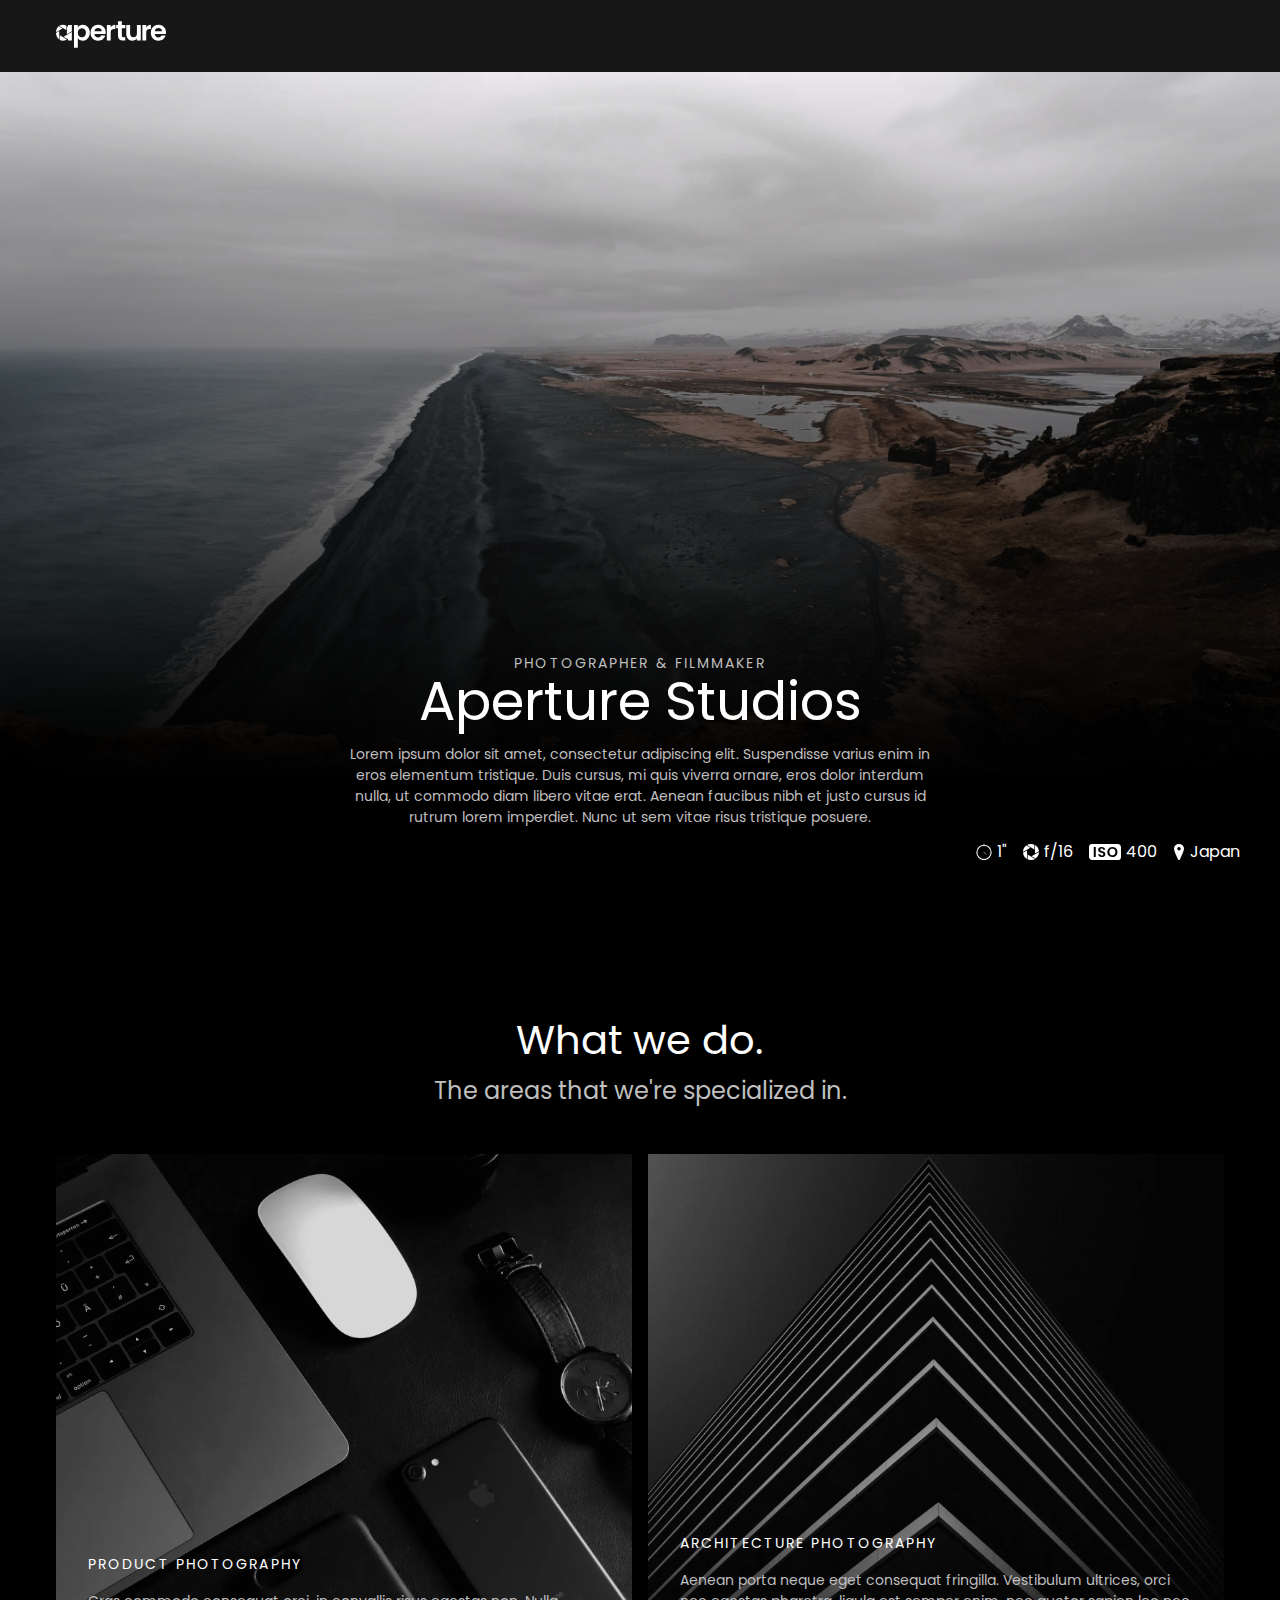
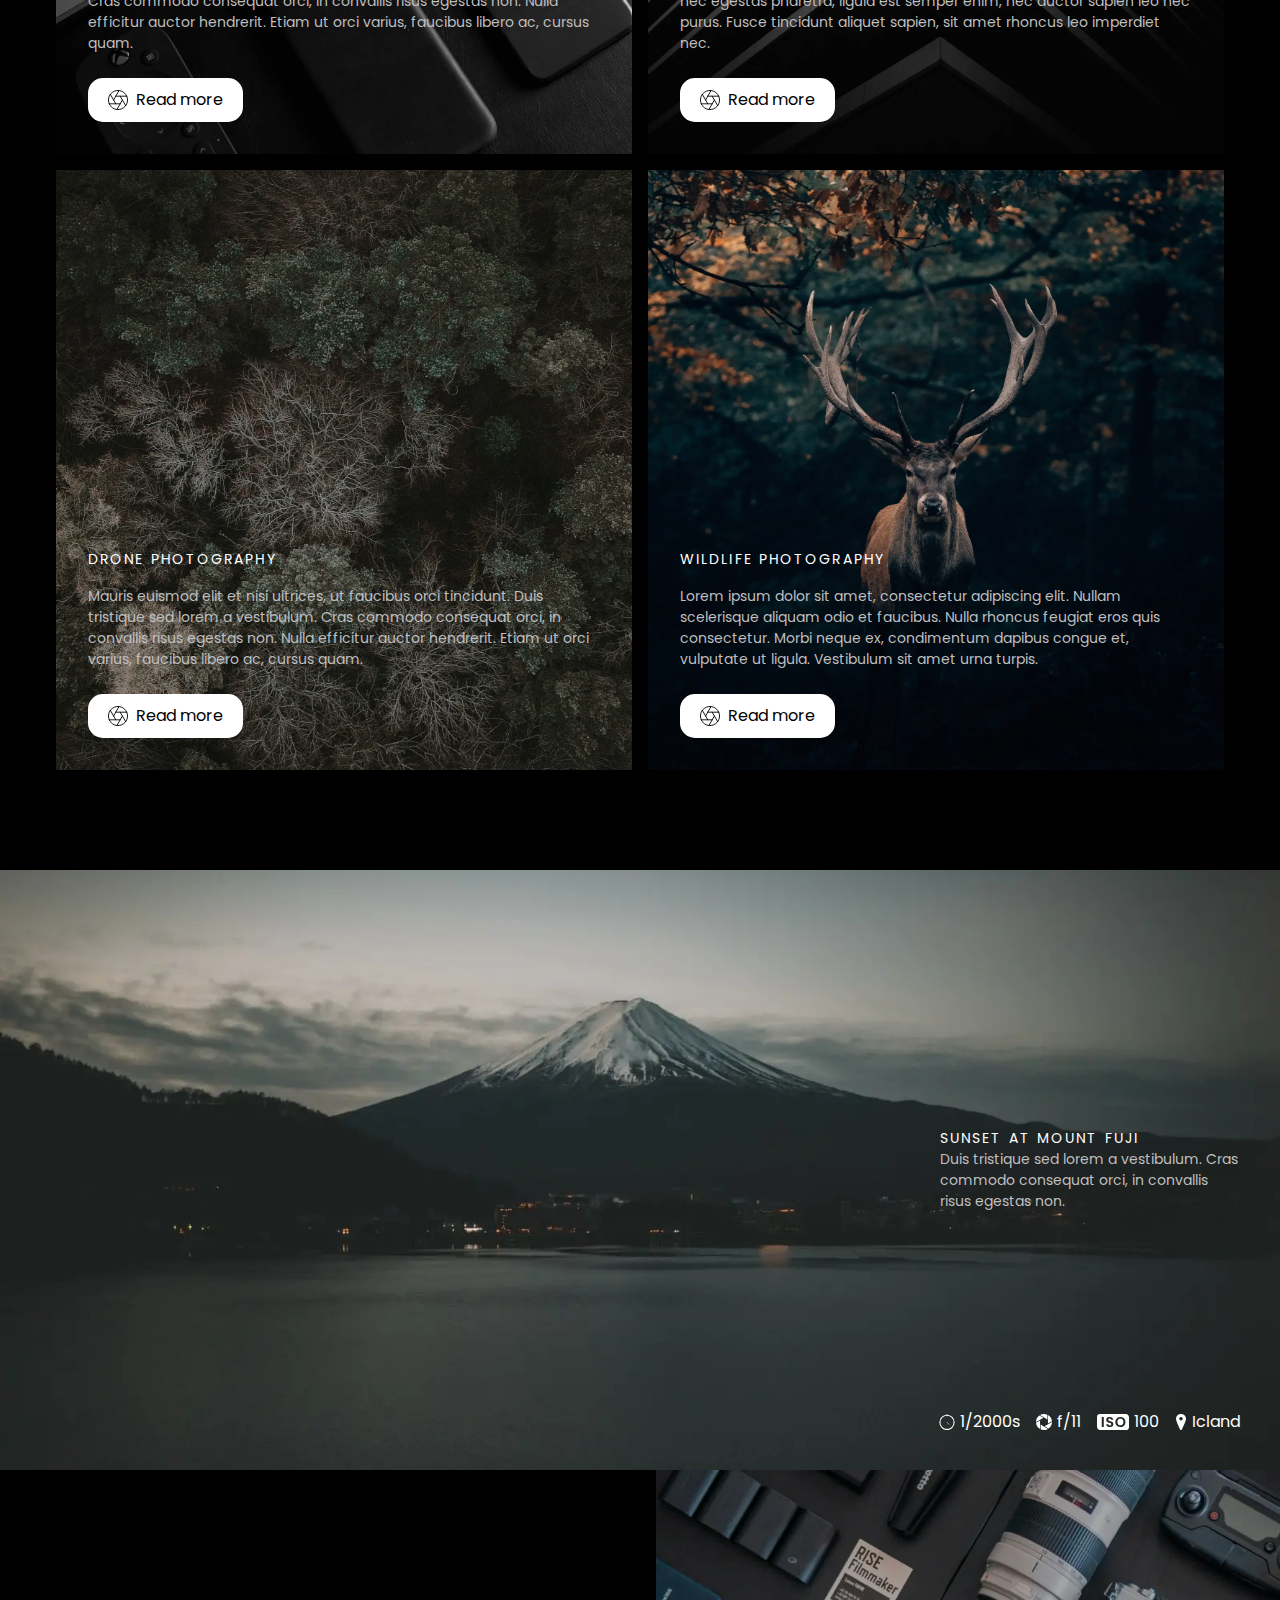
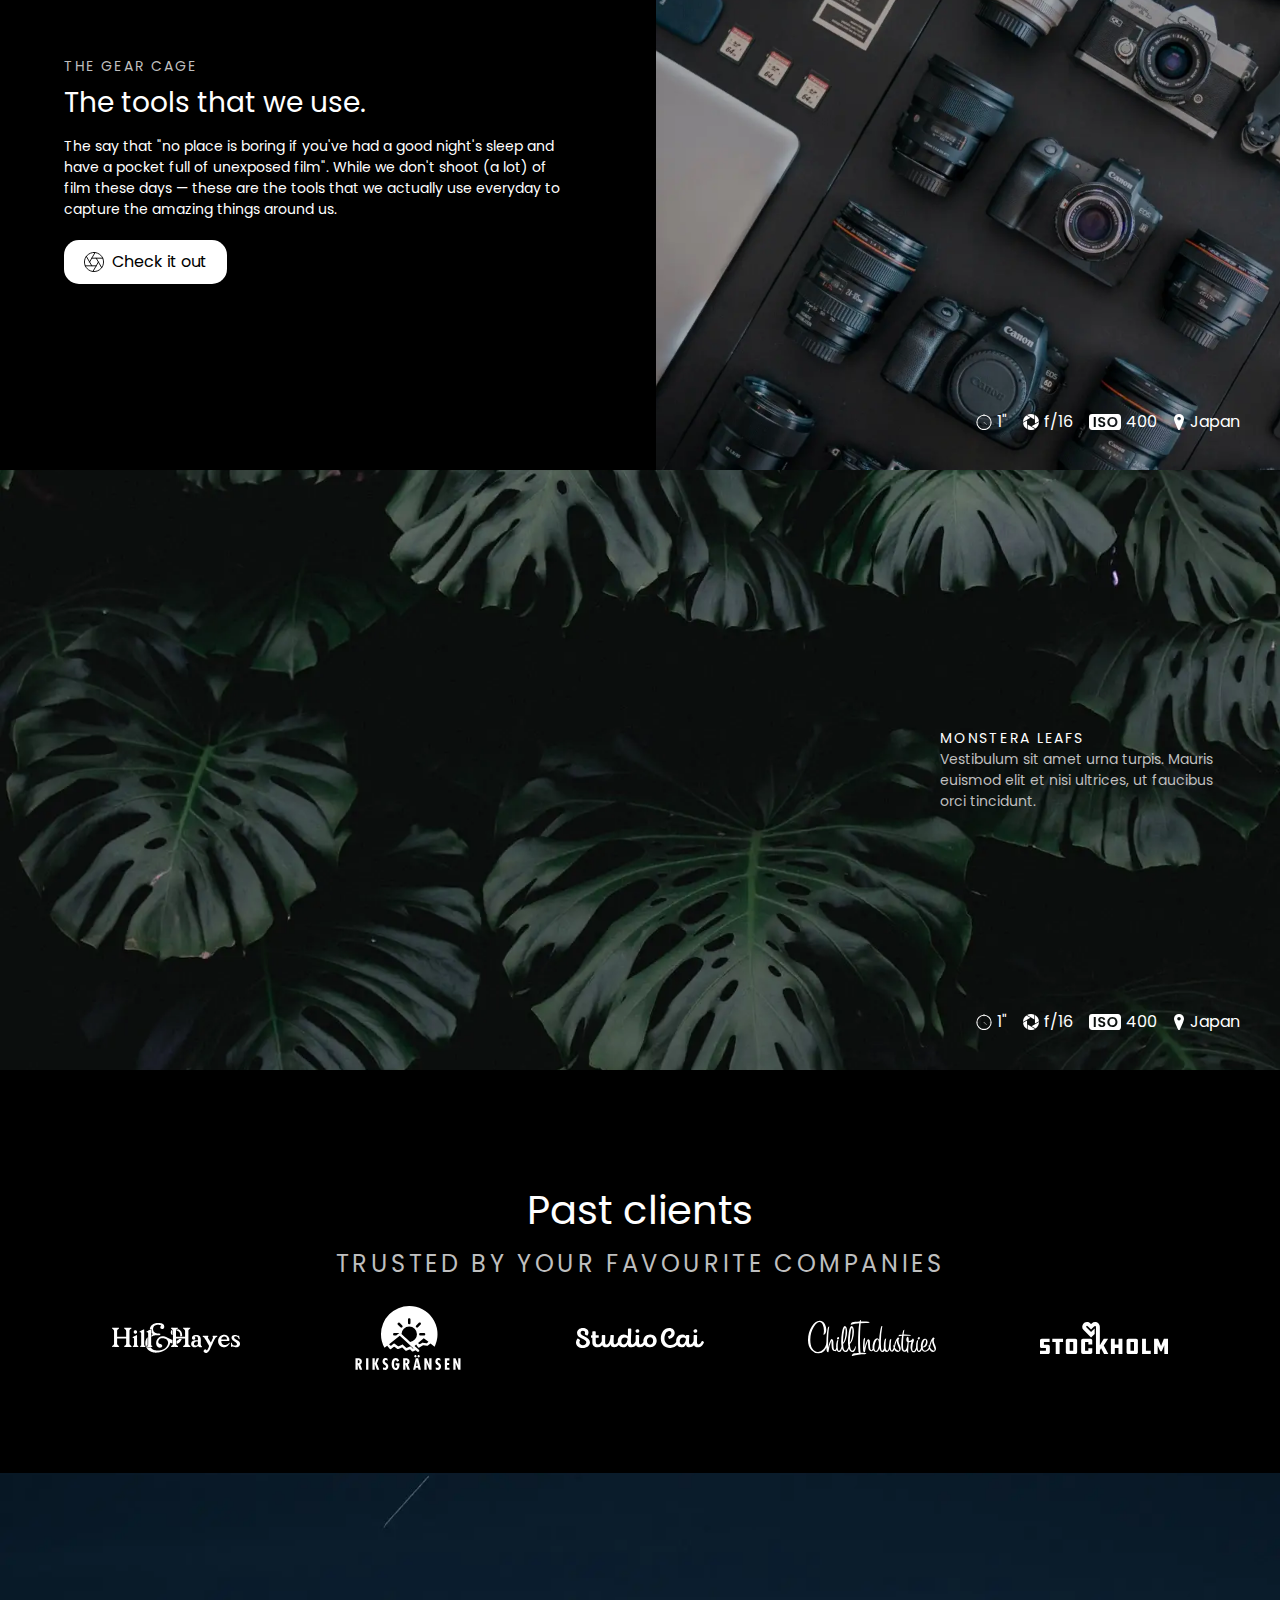
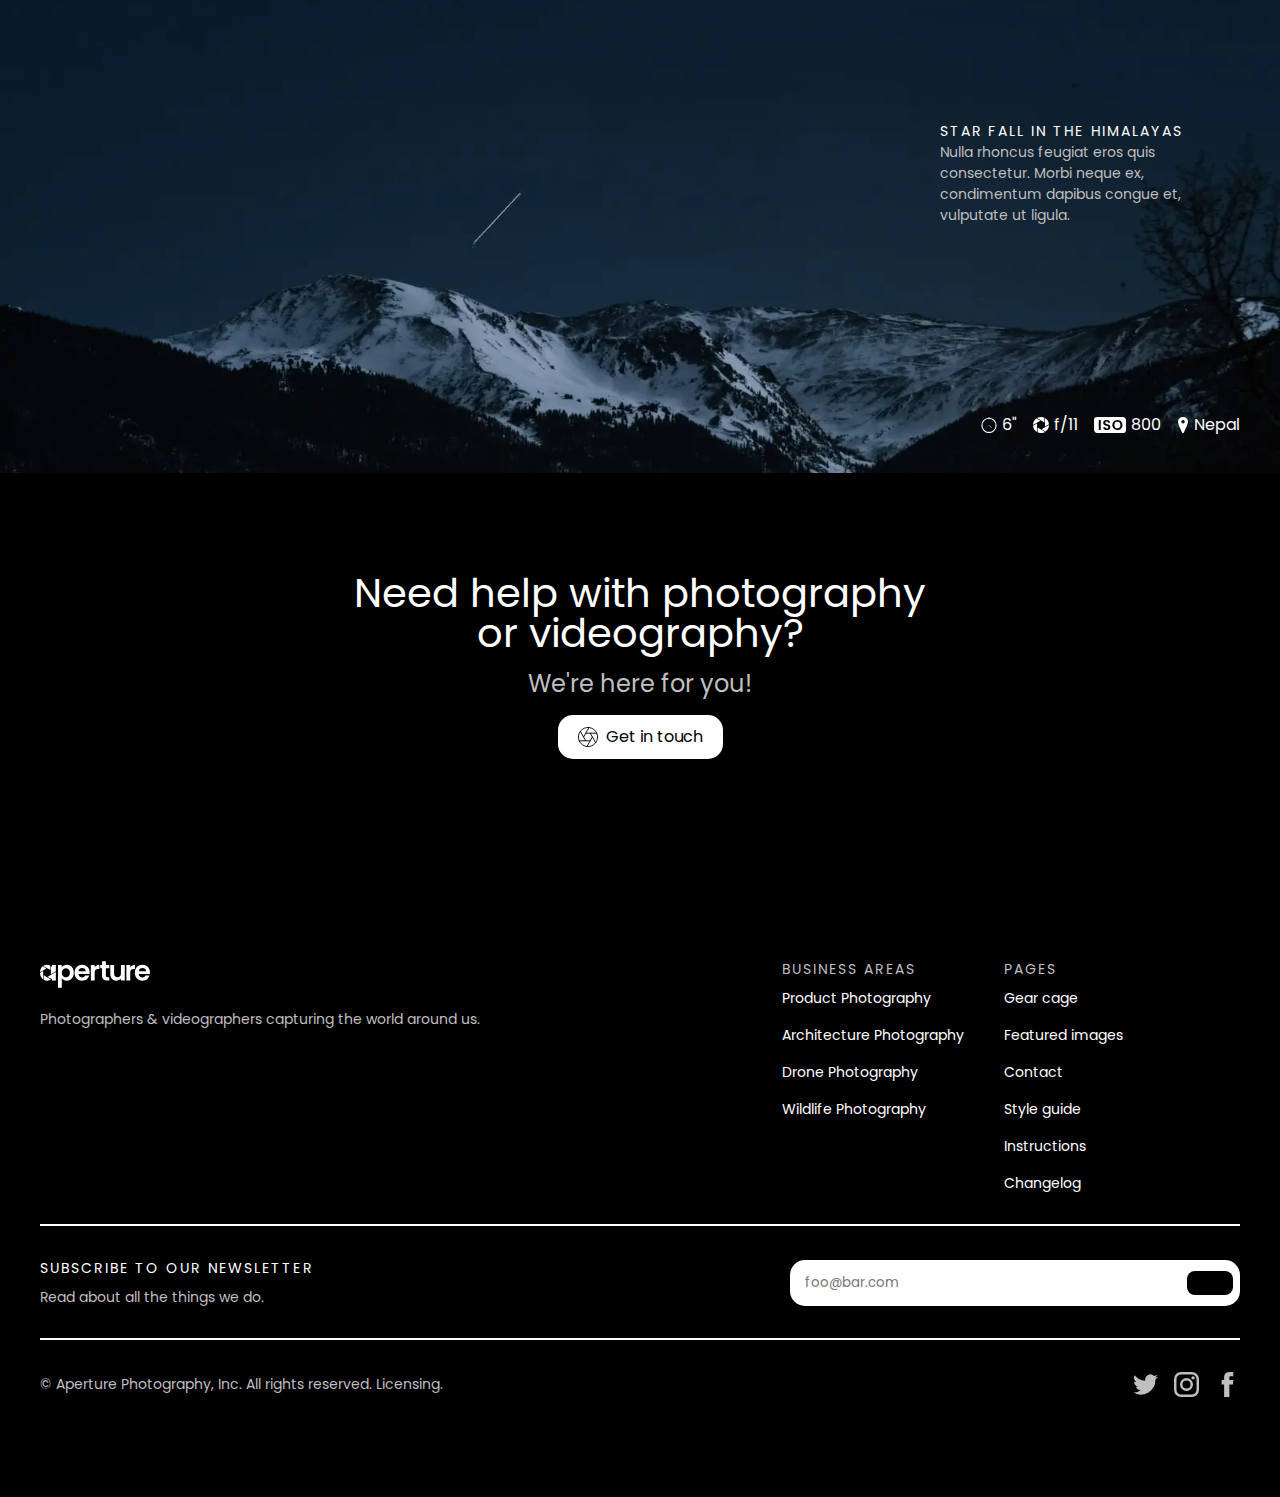
==== commit b06f3bc3: "aperture add burger animation" ====
--- a/docs/index.html
+++ b/docs/index.html
@@ -21,7 +21,6 @@
             <div class="burger">
                 <div></div>
                 <div></div>
-                <div></div>
             </div>
             <div class="nav__wrap">
                 <ul class="nav__list">
--- a/docs/assets/css/style.min.css
+++ b/docs/assets/css/style.min.css
@@ -1,2 +1,2 @@
-@font-face{font-family:Poppins;font-display:swap;src:url(../fonts/Poppins-Regular.woff2) format("woff2"),url(../fonts/Poppins-Regular.woff) format("woff");font-weight:400;font-style:normal}a,abbr,acronym,address,applet,article,aside,audio,b,big,blockquote,body,canvas,caption,center,cite,code,dd,del,details,dfn,div,dl,dt,em,embed,fieldset,figcaption,figure,footer,form,h1,h2,h3,h4,h5,h6,header,hgroup,html,i,iframe,img,ins,kbd,label,legend,li,mark,menu,nav,object,ol,output,p,pre,q,ruby,s,samp,section,small,span,strike,strong,sub,summary,sup,table,tbody,td,tfoot,th,thead,time,tr,tt,u,ul,var,video{margin:0;padding:0;border:0;font-size:100%;font:inherit;vertical-align:baseline;line-height:1}*,::after,::before{box-sizing:border-box;margin:0;padding:0}::-moz-selection{background:#b3d4fc;text-shadow:none}::selection{background:#ccc;text-shadow:none}article,aside,details,figcaption,figure,footer,header,hgroup,menu,nav,section{display:block}li,ol,ul{display:block}a{text-decoration:none;color:inherit}audio,canvas,video{display:inline-block}audio:not([controls]){display:none;height:0}legend{border:0;padding:0;white-space:normal}button,html input[type=button],input[type=reset],input[type=submit]{-webkit-appearance:button;cursor:pointer}button[disabled],html input[disabled]{cursor:default}table{border-collapse:collapse;border-spacing:0}img{-o-object-fit:cover;object-fit:cover;display:block;width:100%}fieldset{border:1px solid #ccc;margin:0;padding:0}textarea{resize:vertical;overflow:auto;vertical-align:top}button,input,select,textarea{display:block;border:none;background:0 0;font-family:inherit;color:inherit}html{scroll-behavior:smooth}body,html{box-sizing:border-box;height:100%;width:100%;font-size:100%;line-height:1;-ms-text-size-adjust:100%;-moz-text-size-adjust:100%;-webkit-text-size-adjust:100%}.three-dot{text-overflow:ellipsis;overflow:hidden;white-space:nowrap}.visually__hidden{position:absolute;width:1px;height:1px;margin:-1px;border:0;padding:0;clip:rect(0 0 0 0);overflow:hidden}[hidden]{display:none}:root{--clra-ntrl-1:0 0% 100%;--clr-ntrl-1:hsl(0 0% 100%);--clra-ntrl-10:210 20% 98%;--clr-ntrl-10:hsl(210 20% 98%);--clra-ntrl-20:220 13% 91%;--clr-ntrl-20:hsl(220 13% 91%);--clra-ntrl-30:0 0% 75%;--clr-ntrl-30:hsl(0 0% 75%);--clra-ntrl-40:0 0% 20%;--clr-ntrl-40:hsl(0 0% 20%);--clra-ntrl-50:0 0% 9%;--clr-ntrl-50:hsl(0 0% 9%);--clra-ntrl-0:0 0% 0%;--clr-ntrl-0:hsl(0 0% 0%);--ff-pop:"Poppins";--fz-12:0.75rem;--fz-14:0.875rem;--fz-16:1rem;--fz-24:1.25rem;--fz-28:1.5rem;--fz-40:1.75rem;--fz-54:2.5rem;--fw-400:400;--lh-s:1;--lh-m:1.25;--lh-b:1.5;--i-bot:10;--i-low:25;--i-mid:50;--i-high:75;--i-top:100;--sect-pad-s:6.25rem 0;--sect-pad-m:7.5rem 0 6.25rem;--cont-pad:30px;--cont-sml-w:1200px;--cont-def-w:1440px;--screen-h:100vh}body{display:grid;grid-template-rows:1fr -webkit-min-content;grid-template-rows:1fr min-content;font-family:var(--ff-pop);color:var(--clr-ntrl-1);overflow:overlay}html{font-size:100%}.logo{display:block}.logo svg{width:110px;fill:var(--clr-ntrl-1)}.burger{position:relative;min-width:30px;min-height:30px}.burger div{position:absolute;top:0;bottom:0;left:0;right:0;margin:auto;width:80%;height:4px;background-color:var(--clr-ntrl-20)}.burger div:first-child{top:5px;bottom:unset;height:2px}.burger div:last-child{top:unset;bottom:5px;height:2px}.btn{display:flex;align-items:center;text-align:center;gap:.5rem;padding:.75em 1.25em;width:-webkit-fit-content;width:-moz-fit-content;width:fit-content;color:var(--clr-ntrl-0);background-image:linear-gradient(to top,var(--clr-ntrl-1) 50%,var(--clr-ntrl-0) 50%);background-position:bottom;background-size:200% 200%;border-radius:15px}.btn svg{fill:none;stroke:var(--clr-ntrl-0)}.btn--void{--void-clr:var(--clr-ntrl-0);height:1.5rem;color:var(--void-clr);background-color:var(--void-clr);border-radius:8px}.btn:active{background-image:none;background-color:var(--clr-ntrl-40)}.btn--void:active{--void-clr:var(--clr-ntrl-30)}.btn--void:focus{box-shadow:inset 0 0 0 2px var(--clr-ntrl-0),inset 0 0 0 4px var(--clr-ntrl-1)}.photo-meta{position:absolute;display:flex;gap:.5rem;bottom:35px;left:0;right:0;margin-inline:auto;width:-webkit-fit-content;width:-moz-fit-content;width:fit-content;color:var(--clr-ntrl-1)}.photo-meta__meta{display:grid;grid-template-columns:auto 1fr;gap:5px}.photo-meta__ico{fill:var(--clr-ntrl-1)}.photo-meta__ico--shutter{width:1rem;height:1rem}.photo-meta__ico--aperture{width:1rem;height:1rem}.photo-meta__ico--iso{width:2rem;height:1rem}.photo-meta__ico--location{width:.75rem;height:1rem}.suptitle{order:-1}.subtitle{color:var(--clr-ntrl-30);font-size:var(--fz-24);line-height:var(--lh-m)}.h1-like{font-size:var(--fz-54)}.h2-like{font-size:var(--fz-40)}.h3-like{font-size:var(--fz-28);line-height:var(--lh-m)}.container{width:min(100% - var(--cont-pad),var(--cont-def-w));height:100%;margin-inline:auto}.container--sml{width:min(100% - var(--cont-pad),var(--cont-sml-w))}.container--no-pad{--cont-pad:0px}.text{color:var(--clr-ntrl-30);font-size:var(--fz-14);line-height:var(--lh-b)}.text--strch{text-transform:uppercase;letter-spacing:.15em}.socials{display:flex;align-items:center;gap:1rem}.socials__link{display:block;line-height:0}.socials__ico{fill:var(--clr-ntrl-30)}.form__input{padding:.5rem;width:100%;height:2rem;color:var(--clr-ntrl-0);border-radius:8px}:root ::-webkit-scrollbar{width:.5em;background:hsla(220deg,0%,0%,.1)}:root ::-webkit-scrollbar-thumb{height:5%;background-color:var(--clr-ntrl-10);border-radius:2em}:root ::-webkit-scrollbar-thumb:hover{background-color:var(--clr-ntrl-40)}:root ::-webkit-scrollbar-thumb:active{background-color:var(--clr-ntrl-50)}:root ::-webkit-scrollbar-track{margin-top:var(--header-h)}.header{position:fixed;top:0;left:0;right:0;background-color:var(--clr-ntrl-50);z-index:var(--i-top)}.nav{position:relative;display:flex;gap:1rem;justify-content:space-between;align-items:center;padding:1rem}.nav__wrap{display:none;position:absolute;flex-direction:column;justify-content:space-between;align-items:center;top:100%;left:0;padding:75px 25px 45px;width:100%;height:70vh;background-color:var(--clr-ntrl-40);box-shadow:inset 0 15px 20px -10px hsla(var(--clra-ntrl-1)/.3)}.nav__wrap.active{display:flex}.nav__list{display:flex;flex-direction:column;align-items:center;text-align:center;gap:2rem}.main{margin-top:var(--header-h)}.hero{position:relative;padding:3rem 0 6rem;height:min(var(--screen-h),100vh - var(--header-h));max-height:900px;background-color:var(--clr-ntrl-0)}.hero__content{position:relative;display:flex;flex-direction:column;justify-content:flex-end;align-items:center;text-align:center;height:100%;z-index:var(--i-low)}.hero__title{margin-bottom:1rem}.hero__text{max-width:580px}.hero__bg{position:absolute;top:0;bottom:0;left:0;right:0;margin-inline:auto;width:min(100%,var(--cont-def-w));background-color:var(--clr-ntrl-40);z-index:var(--i-bot)}.hero__bg::before{content:"";position:absolute;top:0;bottom:-1px;left:0;right:0;margin-inline:auto;background-image:linear-gradient(transparent 0,#000 85%)}.hero__img{width:100%;height:100%}.our-work{padding:3rem 0 5rem;background-color:var(--clr-ntrl-0)}.our-work__title{text-align:center;margin-bottom:1rem}.our-work__subtitle{text-align:center;margin-bottom:1.5rem}.services{display:grid;grid-template-columns:repeat(auto-fit,minmax(min(380px,100%),1fr));grid-auto-rows:minmax(300px,-webkit-min-content);grid-auto-rows:minmax(300px,min-content);gap:1rem}.services__service{box-shadow:0 0 10px 5px hsla(var(--clra-ntrl-40)/.75)}.service{position:relative;background-color:var(--clr-ntrl-0)}.service__content{position:relative;display:flex;flex-direction:column;align-items:center;text-align:center;padding:2rem 1rem;height:100%;z-index:var(--i-mid)}.service__title{margin-bottom:1rem;color:var(--clr-ntrl-1)}.service__descr{margin-bottom:1.5rem;max-width:520px}.service__btn{margin-top:auto}.service__bg{position:absolute;top:0;bottom:0;left:0;right:0;z-index:var(--i-bot)}.service__bg::before{content:"";position:absolute;top:0;bottom:0;left:0;right:0;background-color:hsla(var(--clra-ntrl-50)/.1)}.service__img{width:100%;height:100%}.gear{height:min(var(--screen-h),100vh - var(--header-h));max-height:600px;background-color:var(--clr-ntrl-0)}.gear__wrap{display:grid;grid-template-columns:1fr;grid-auto-rows:1fr;gap:2rem}.gear__inner{padding:3rem 1rem 0}.gear__content{display:flex;flex-direction:column;align-items:center;text-align:center}.gear__title{margin-bottom:1rem}.gear__suptitle{margin-bottom:.5rem}.gear__text{margin-bottom:1.25rem;color:var(--clr-ntrl-1)}.gear__preview{position:relative}.gear__img{position:absolute;height:100%}.example{position:relative;padding:5rem 0 8rem;height:min(var(--screen-h),100vh - var(--header-h));background-color:var(--clr-ntrl-0)}.example__wrap{display:flex;justify-content:flex-end;align-items:center;height:100%}.example__content{position:relative;max-width:300px;z-index:var(--i-mid)}.example__title{color:var(--clr-ntrl-1)}.example__bg{position:absolute;top:0;bottom:0;left:0;right:0;margin-inline:auto;width:min(100%,var(--cont-def-w));z-index:var(--i-bot)}.example__img{width:100%;height:100%}.clients{text-align:center;padding:3rem 0;background-color:var(--clr-ntrl-0)}.clients__wrap{display:flex;flex-direction:column;align-items:center;width:100%}.clients__title{margin-bottom:1rem}.clients__subtitle{margin-bottom:1.5rem;font-size:var(--fz-24)}.clients__list{display:flex;flex-wrap:wrap;justify-content:center;gap:2rem;width:100%}.clients__logo{fill:var(--clr-ntrl-1)}.contact{text-align:center;padding:3rem 0;background-color:var(--clr-ntrl-0)}.contact__wrap{display:flex;flex-direction:column;align-items:center;max-width:600px;margin-inline:auto}.contact__title{margin-bottom:1rem}.contact__subtitle{margin-bottom:1rem}.footer{padding:3rem 0;background-color:var(--clr-ntrl-0)}.footer__wrap{display:flex;flex-direction:column;gap:2rem}.footer__block{position:relative;padding-bottom:2rem}.footer__block::after{content:"";position:absolute;bottom:0;left:0;right:0;height:2px;background-color:var(--clr-ntrl-1)}.footer__block:last-child{padding-bottom:unset}.footer__block:last-child::after{height:0}.footer__top{display:grid;grid-template-columns:1fr;gap:3rem;text-align:center}.footer__info{display:flex;flex-direction:column;gap:1rem}.footer__bottom{display:flex;flex-direction:column;align-items:center;text-align:center;gap:2rem}.footer-nav{display:flex;flex-direction:column;justify-content:center;justify-self:center;gap:2.5rem}.footer-nav__block{display:flex;flex-direction:column;max-width:220px;gap:.5rem}.footer-nav__list{display:flex;flex-direction:column;gap:1rem}.footer-nav__item{color:var(--clr-ntrl-1)}.subscribe{text-align:center;display:flex;flex-direction:column;align-items:center;gap:1rem}.subscribe__label{display:block;margin-bottom:.5rem;color:var(--clr-ntrl-1)}.subscribe__input{display:flex;align-items:center;gap:.5rem;padding:7px;width:100%;max-width:450px;background-color:var(--clr-ntrl-1);border-radius:15px}@media (min-width:480px){.services__service{box-shadow:unset}.footer-nav{flex-direction:row}}@media (min-width:576px){:root{--fz-12:0.75rem;--fz-14:0.875rem;--fz-16:1rem;--fz-24:1.25rem;--fz-28:1.4rem;--fz-40:2.25rem;--fz-54:3rem}}@media (min-width:768px){.burger{display:none}.photo-meta{bottom:2.5rem;left:unset;right:2.5rem;gap:1rem}.nav__wrap{position:static;display:flex;flex-direction:row;gap:1rem;height:unset;padding:unset;background-color:transparent;box-shadow:unset}.nav__list{flex-direction:row;margin-left:auto;gap:1rem}.nav__item{flex:1 1;white-space:nowrap}.nav__item:first-child{font-size:var(--fz-14)}.hero{padding:3rem 0 4.5rem}.our-work{padding:var(--sect-pad-m)}.our-work__subtitle{margin-bottom:3rem}.gear__wrap{grid-template-columns:1fr 1fr}.gear__inner{align-self:center;padding:0 4rem}.gear__content{align-items:flex-start;text-align:start}.example{padding:5rem 0;max-height:600px}.clients{padding:var(--sect-pad-m)}.clients__list{justify-content:space-evenly}.contact{padding:var(--sect-pad-s)}.footer{padding:var(--sect-pad-s)}.footer__top{grid-template-columns:1fr 1fr;text-align:start}.footer__bottom{flex-direction:row;justify-content:space-between}.subscribe{flex-direction:row;justify-content:space-between;text-align:start}}@media (min-width:992px){:root{--fz-12:0.75rem;--fz-14:0.875rem;--fz-16:1rem;--fz-24:1.5rem;--fz-28:1.75rem;--fz-40:2.5rem;--fz-54:3.375rem}.nav__list{gap:2rem}.services{padding:0 1rem}.services__service{aspect-ratio:576/600}.service__content{justify-content:flex-end;align-items:flex-start;text-align:start;padding:2rem 2rem}.service__btn{margin:unset}.service__bg::before{-webkit-backdrop-filter:unset;backdrop-filter:unset}}@media (hover:hover){.btn{transition:.2s}.btn:focus,.btn:hover{color:var(--clr-ntrl-1);background-position:top;box-shadow:inset 0 0 0 2px var(--clr-ntrl-1);transition:.2s}.btn:focus svg,.btn:hover svg{stroke:var(--clr-ntrl-1);transition:.2s}.btn svg{transition:.2s}.btn--void:hover{--void-clr:var(--clr-ntrl-40)}.socials__ico:hover{fill:var(--clr-ntrl-1)}.nav__link{background:linear-gradient(to right,transparent 37.5%,currentColor 0 50%,transparent 0) var(--d,100%) 100%/200% 1px no-repeat;transition:.5s ease-in-out}.nav__link:focus,.nav__link:hover{--d:0%;transition:.5s ease-in-out}.footer-nav__link{background:linear-gradient(to right,transparent 37.5%,currentColor 0 50%,transparent 0) var(--d,100%) 100%/200% 1px no-repeat;transition:.5s ease-in-out}.footer-nav__link:focus,.footer-nav__link:hover{--d:0%;transition:.5s ease-in-out}}
+@font-face{font-family:Poppins;font-display:swap;src:url(../fonts/Poppins-Regular.woff2) format("woff2"),url(../fonts/Poppins-Regular.woff) format("woff");font-weight:400;font-style:normal}a,abbr,acronym,address,applet,article,aside,audio,b,big,blockquote,body,canvas,caption,center,cite,code,dd,del,details,dfn,div,dl,dt,em,embed,fieldset,figcaption,figure,footer,form,h1,h2,h3,h4,h5,h6,header,hgroup,html,i,iframe,img,ins,kbd,label,legend,li,mark,menu,nav,object,ol,output,p,pre,q,ruby,s,samp,section,small,span,strike,strong,sub,summary,sup,table,tbody,td,tfoot,th,thead,time,tr,tt,u,ul,var,video{margin:0;padding:0;border:0;font-size:100%;font:inherit;vertical-align:baseline;line-height:1}*,::after,::before{box-sizing:border-box;margin:0;padding:0}::-moz-selection{background:#b3d4fc;text-shadow:none}::selection{background:#ccc;text-shadow:none}article,aside,details,figcaption,figure,footer,header,hgroup,menu,nav,section{display:block}li,ol,ul{display:block}a{text-decoration:none;color:inherit}audio,canvas,video{display:inline-block}audio:not([controls]){display:none;height:0}legend{border:0;padding:0;white-space:normal}button,html input[type=button],input[type=reset],input[type=submit]{-webkit-appearance:button;cursor:pointer}button[disabled],html input[disabled]{cursor:default}table{border-collapse:collapse;border-spacing:0}img{-o-object-fit:cover;object-fit:cover;display:block;width:100%}fieldset{border:1px solid #ccc;margin:0;padding:0}textarea{resize:vertical;overflow:auto;vertical-align:top}button,input,select,textarea{display:block;border:none;background:0 0;font-family:inherit;color:inherit}html{scroll-behavior:smooth}body,html{box-sizing:border-box;height:100%;width:100%;font-size:100%;line-height:1;-ms-text-size-adjust:100%;-moz-text-size-adjust:100%;-webkit-text-size-adjust:100%}.three-dot{text-overflow:ellipsis;overflow:hidden;white-space:nowrap}.visually__hidden{position:absolute;width:1px;height:1px;margin:-1px;border:0;padding:0;clip:rect(0 0 0 0);overflow:hidden}[hidden]{display:none}:root{--clra-ntrl-1:0 0% 100%;--clr-ntrl-1:hsl(0 0% 100%);--clra-ntrl-10:210 20% 98%;--clr-ntrl-10:hsl(210 20% 98%);--clra-ntrl-20:220 13% 91%;--clr-ntrl-20:hsl(220 13% 91%);--clra-ntrl-30:0 0% 75%;--clr-ntrl-30:hsl(0 0% 75%);--clra-ntrl-40:0 0% 20%;--clr-ntrl-40:hsl(0 0% 20%);--clra-ntrl-50:0 0% 9%;--clr-ntrl-50:hsl(0 0% 9%);--clra-ntrl-0:0 0% 0%;--clr-ntrl-0:hsl(0 0% 0%);--ff-pop:"Poppins";--fz-12:0.75rem;--fz-14:0.875rem;--fz-16:1rem;--fz-24:1.25rem;--fz-28:1.5rem;--fz-40:1.75rem;--fz-54:2.5rem;--fw-400:400;--lh-s:1;--lh-m:1.25;--lh-b:1.5;--i-bot:10;--i-low:25;--i-mid:50;--i-high:75;--i-top:100;--sect-pad-s:6.25rem 0;--sect-pad-m:7.5rem 0 6.25rem;--cont-pad:30px;--cont-sml-w:1200px;--cont-def-w:1440px;--screen-h:100vh}body{display:grid;grid-template-rows:1fr -webkit-min-content;grid-template-rows:1fr min-content;font-family:var(--ff-pop);color:var(--clr-ntrl-1);overflow:overlay}html{font-size:100%}.logo{display:block}.logo svg{width:110px;fill:var(--clr-ntrl-1)}.burger{position:relative;min-width:30px;min-height:30px}.burger::after,.burger::before{content:"";position:absolute;top:0;bottom:0;left:0;right:0;margin:auto;border-radius:50%}.burger::before{background-color:var(--clr-ntrl-1);width:100%;height:100%}.burger::after{background-color:var(--clr-ntrl-0);width:80%;height:80%;transition:.2s ease-in-out}.burger>div{position:absolute;top:0;bottom:0;left:0;right:0;margin:auto;width:60%;height:2px;background-color:#000;transition:.2s ease-in-out}.burger.active::after{width:0;height:0;transition:.2s ease-in-out}.burger.active>div{transition:.2s ease-in-out}.burger.active>div:first-child{transform:rotate(-45deg)}.burger.active>div:last-child{transform:rotate(45deg)}.btn{display:flex;align-items:center;text-align:center;gap:.5rem;padding:.75em 1.25em;width:-webkit-fit-content;width:-moz-fit-content;width:fit-content;color:var(--clr-ntrl-0);background-image:linear-gradient(to top,var(--clr-ntrl-1) 50%,var(--clr-ntrl-0) 50%);background-position:bottom;background-size:200% 200%;border-radius:15px}.btn svg{fill:none;stroke:var(--clr-ntrl-0)}.btn--void{--void-clr:var(--clr-ntrl-0);height:1.5rem;color:var(--void-clr);background-color:var(--void-clr);border-radius:8px}.btn:active{background-image:none;background-color:var(--clr-ntrl-40)}.btn--void:active{--void-clr:var(--clr-ntrl-30)}.btn--void:focus{box-shadow:inset 0 0 0 2px var(--clr-ntrl-0),inset 0 0 0 4px var(--clr-ntrl-1)}.photo-meta{position:absolute;display:flex;gap:.5rem;bottom:35px;left:0;right:0;margin-inline:auto;width:-webkit-fit-content;width:-moz-fit-content;width:fit-content;color:var(--clr-ntrl-1)}.photo-meta__meta{display:grid;grid-template-columns:auto 1fr;gap:5px}.photo-meta__ico{fill:var(--clr-ntrl-1)}.photo-meta__ico--shutter{width:1rem;height:1rem}.photo-meta__ico--aperture{width:1rem;height:1rem}.photo-meta__ico--iso{width:2rem;height:1rem}.photo-meta__ico--location{width:.75rem;height:1rem}.suptitle{order:-1}.subtitle{color:var(--clr-ntrl-30);font-size:var(--fz-24);line-height:var(--lh-m)}.h1-like{font-size:var(--fz-54)}.h2-like{font-size:var(--fz-40)}.h3-like{font-size:var(--fz-28);line-height:var(--lh-m)}.container{width:min(100% - var(--cont-pad),var(--cont-def-w));height:100%;margin-inline:auto}.container--sml{width:min(100% - var(--cont-pad),var(--cont-sml-w))}.container--no-pad{--cont-pad:0px}.text{color:var(--clr-ntrl-30);font-size:var(--fz-14);line-height:var(--lh-b)}.text--strch{text-transform:uppercase;letter-spacing:.15em}.socials{display:flex;align-items:center;gap:1rem}.socials__link{display:block;line-height:0}.socials__ico{fill:var(--clr-ntrl-30)}.form__input{padding:.5rem;width:100%;height:2rem;color:var(--clr-ntrl-0);border-radius:8px}::-webkit-scrollbar{width:.5em;background:hsla(220deg,0%,0%,.1)}::-webkit-scrollbar-thumb{height:50px;background-color:var(--clr-ntrl-10);border-radius:2em}::-webkit-scrollbar-thumb:hover{background-color:var(--clr-ntrl-30);box-shadow:inset 0 0 0 1px #fff}::-webkit-scrollbar-thumb:active{background-color:var(--clr-ntrl-40);box-shadow:inset 0 0 0 1px #fff}::-webkit-scrollbar-track{margin-top:var(--header-h)}.header{position:fixed;top:0;left:0;right:0;background-color:var(--clr-ntrl-50);z-index:var(--i-top)}.nav{position:relative;display:flex;gap:1rem;justify-content:space-between;align-items:center;padding:1rem}.nav__wrap{display:flex;transform:translateX(-200%);position:absolute;flex-direction:column;justify-content:space-between;align-items:center;top:100%;left:0;padding:75px 25px 45px;width:100%;height:70vh;background-color:var(--clr-ntrl-40);box-shadow:inset 0 15px 20px -10px hsla(var(--clra-ntrl-1)/.3);transition:.4s ease-in-out}.nav__wrap.active{transform:translateX(0);transition:.4s ease-in-out}.nav__list{display:flex;flex-direction:column;align-items:center;text-align:center;gap:2rem}.main{margin-top:var(--header-h)}.hero{position:relative;padding:3rem 0 6rem;height:min(var(--screen-h),100vh - var(--header-h));max-height:900px;background-color:var(--clr-ntrl-0)}.hero__content{position:relative;display:flex;flex-direction:column;justify-content:flex-end;align-items:center;text-align:center;height:100%;z-index:var(--i-low)}.hero__title{margin-bottom:1rem}.hero__text{max-width:580px}.hero__bg{position:absolute;top:0;bottom:0;left:0;right:0;margin-inline:auto;width:min(100%,var(--cont-def-w));background-color:var(--clr-ntrl-40);z-index:var(--i-bot)}.hero__bg::before{content:"";position:absolute;top:0;bottom:-1px;left:0;right:0;margin-inline:auto;background-image:linear-gradient(transparent 0,#000 85%)}.hero__img{width:100%;height:100%}.our-work{padding:3rem 0 5rem;background-color:var(--clr-ntrl-0)}.our-work__title{text-align:center;margin-bottom:1rem}.our-work__subtitle{text-align:center;margin-bottom:1.5rem}.services{display:grid;grid-template-columns:repeat(auto-fit,minmax(min(380px,100%),1fr));grid-auto-rows:minmax(300px,-webkit-min-content);grid-auto-rows:minmax(300px,min-content);gap:1rem}.services__service{box-shadow:0 0 10px 5px hsla(var(--clra-ntrl-40)/.75)}.service{position:relative;background-color:var(--clr-ntrl-0)}.service__content{position:relative;display:flex;flex-direction:column;align-items:center;text-align:center;padding:2rem 1rem;height:100%;z-index:var(--i-mid)}.service__title{margin-bottom:1rem;color:var(--clr-ntrl-1)}.service__descr{margin-bottom:1.5rem;max-width:520px}.service__btn{margin-top:auto}.service__bg{position:absolute;top:0;bottom:0;left:0;right:0;z-index:var(--i-bot)}.service__bg::before{content:"";position:absolute;top:0;bottom:0;left:0;right:0;background-color:hsla(var(--clra-ntrl-50)/.1)}.service__img{width:100%;height:100%}.gear{height:min(var(--screen-h),100vh - var(--header-h));max-height:600px;background-color:var(--clr-ntrl-0)}.gear__wrap{display:grid;grid-template-columns:1fr;grid-auto-rows:1fr;gap:2rem}.gear__inner{padding:3rem 1rem 0}.gear__content{display:flex;flex-direction:column;align-items:center;text-align:center}.gear__title{margin-bottom:1rem}.gear__suptitle{margin-bottom:.5rem}.gear__text{margin-bottom:1.25rem;color:var(--clr-ntrl-1)}.gear__preview{position:relative}.gear__img{position:absolute;height:100%}.example{position:relative;padding:5rem 0 8rem;height:min(var(--screen-h),100vh - var(--header-h));background-color:var(--clr-ntrl-0)}.example__wrap{display:flex;justify-content:flex-end;align-items:center;height:100%}.example__content{position:relative;max-width:300px;z-index:var(--i-mid)}.example__title{color:var(--clr-ntrl-1)}.example__bg{position:absolute;top:0;bottom:0;left:0;right:0;margin-inline:auto;width:min(100%,var(--cont-def-w));z-index:var(--i-bot)}.example__img{width:100%;height:100%}.clients{text-align:center;padding:3rem 0;background-color:var(--clr-ntrl-0)}.clients__wrap{display:flex;flex-direction:column;align-items:center;width:100%}.clients__title{margin-bottom:1rem}.clients__subtitle{margin-bottom:1.5rem;font-size:var(--fz-24)}.clients__list{display:flex;flex-wrap:wrap;justify-content:center;gap:2rem;width:100%}.clients__logo{fill:var(--clr-ntrl-1)}.contact{text-align:center;padding:3rem 0;background-color:var(--clr-ntrl-0)}.contact__wrap{display:flex;flex-direction:column;align-items:center;max-width:600px;margin-inline:auto}.contact__title{margin-bottom:1rem}.contact__subtitle{margin-bottom:1rem}.footer{padding:3rem 0;background-color:var(--clr-ntrl-0)}.footer__wrap{display:flex;flex-direction:column;gap:2rem}.footer__block{position:relative;padding-bottom:2rem}.footer__block::after{content:"";position:absolute;bottom:0;left:0;right:0;height:2px;background-color:var(--clr-ntrl-1)}.footer__block:last-child{padding-bottom:unset}.footer__block:last-child::after{height:0}.footer__top{display:grid;grid-template-columns:1fr;gap:3rem;text-align:center}.footer__info{display:flex;flex-direction:column;gap:1rem}.footer__bottom{display:flex;flex-direction:column;align-items:center;text-align:center;gap:2rem}.footer-nav{display:flex;flex-direction:column;justify-content:center;justify-self:center;gap:2.5rem}.footer-nav__block{display:flex;flex-direction:column;max-width:220px;gap:.5rem}.footer-nav__list{display:flex;flex-direction:column;gap:1rem}.footer-nav__item{color:var(--clr-ntrl-1)}.subscribe{text-align:center;display:flex;flex-direction:column;align-items:center;gap:1rem}.subscribe__label{display:block;margin-bottom:.5rem;color:var(--clr-ntrl-1)}.subscribe__input{display:flex;align-items:center;gap:.5rem;padding:7px;width:100%;max-width:450px;background-color:var(--clr-ntrl-1);border-radius:15px}@media (min-width:480px){.services__service{box-shadow:unset}.footer-nav{flex-direction:row}}@media (min-width:576px){:root{--fz-12:0.75rem;--fz-14:0.875rem;--fz-16:1rem;--fz-24:1.25rem;--fz-28:1.4rem;--fz-40:2.25rem;--fz-54:3rem}}@media (min-width:768px){.burger{display:none}.photo-meta{bottom:2.5rem;left:unset;right:2.5rem;gap:1rem}.nav__wrap{position:static;display:flex;flex-direction:row;gap:1rem;height:unset;padding:unset;background-color:transparent;box-shadow:unset}.nav__list{flex-direction:row;margin-left:auto;gap:1rem}.nav__item{flex:1 1;white-space:nowrap}.nav__item:first-child{font-size:var(--fz-14)}.hero{padding:3rem 0 4.5rem}.our-work{padding:var(--sect-pad-m)}.our-work__subtitle{margin-bottom:3rem}.gear__wrap{grid-template-columns:1fr 1fr}.gear__inner{align-self:center;padding:0 4rem}.gear__content{align-items:flex-start;text-align:start}.example{padding:5rem 0;max-height:600px}.clients{padding:var(--sect-pad-m)}.clients__list{justify-content:space-evenly}.contact{padding:var(--sect-pad-s)}.footer{padding:var(--sect-pad-s)}.footer__top{grid-template-columns:1fr 1fr;text-align:start}.footer__bottom{flex-direction:row;justify-content:space-between}.subscribe{flex-direction:row;justify-content:space-between;text-align:start}}@media (min-width:992px){:root{--fz-12:0.75rem;--fz-14:0.875rem;--fz-16:1rem;--fz-24:1.5rem;--fz-28:1.75rem;--fz-40:2.5rem;--fz-54:3.375rem}.nav__list{gap:2rem}.services{padding:0 1rem}.services__service{aspect-ratio:576/600}.service__content{justify-content:flex-end;align-items:flex-start;text-align:start;padding:2rem 2rem}.service__btn{margin:unset}.service__bg::before{-webkit-backdrop-filter:unset;backdrop-filter:unset}}@media (hover:hover){.btn{transition:.2s}.btn:focus,.btn:hover{color:var(--clr-ntrl-1);background-position:top;box-shadow:inset 0 0 0 2px var(--clr-ntrl-1);transition:.2s}.btn:focus svg,.btn:hover svg{stroke:var(--clr-ntrl-1);transition:.2s}.btn svg{transition:.2s}.btn--void:hover{--void-clr:var(--clr-ntrl-40)}.socials__ico:hover{fill:var(--clr-ntrl-1)}.nav__link{background:linear-gradient(to right,transparent 37.5%,currentColor 0 50%,transparent 0) var(--d,100%) 100%/200% 1px no-repeat;transition:.5s ease-in-out}.nav__link:focus,.nav__link:hover{--d:0%;transition:.5s ease-in-out}.footer-nav__link{background:linear-gradient(to right,transparent 37.5%,currentColor 0 50%,transparent 0) var(--d,100%) 100%/200% 1px no-repeat;transition:.5s ease-in-out}.footer-nav__link:focus,.footer-nav__link:hover{--d:0%;transition:.5s ease-in-out}}
 /*# sourceMappingURL=style.min.css.map */
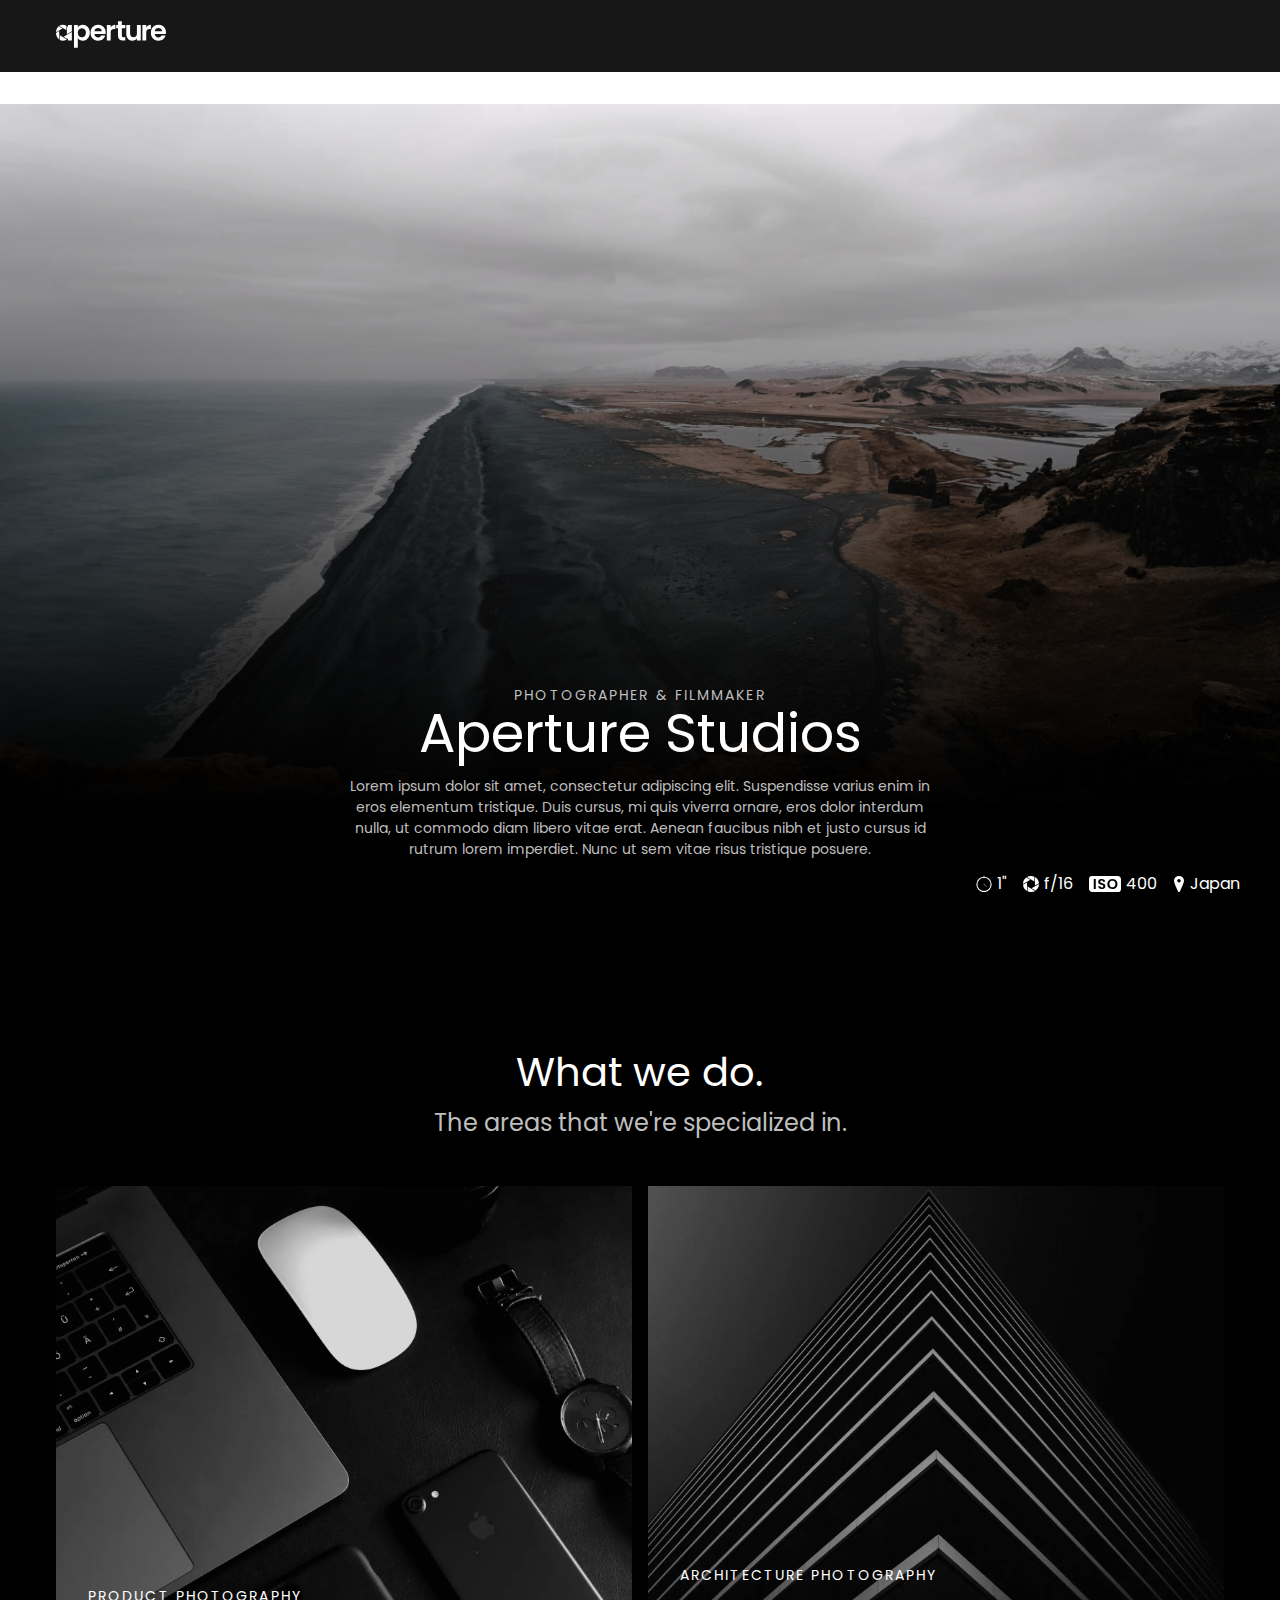
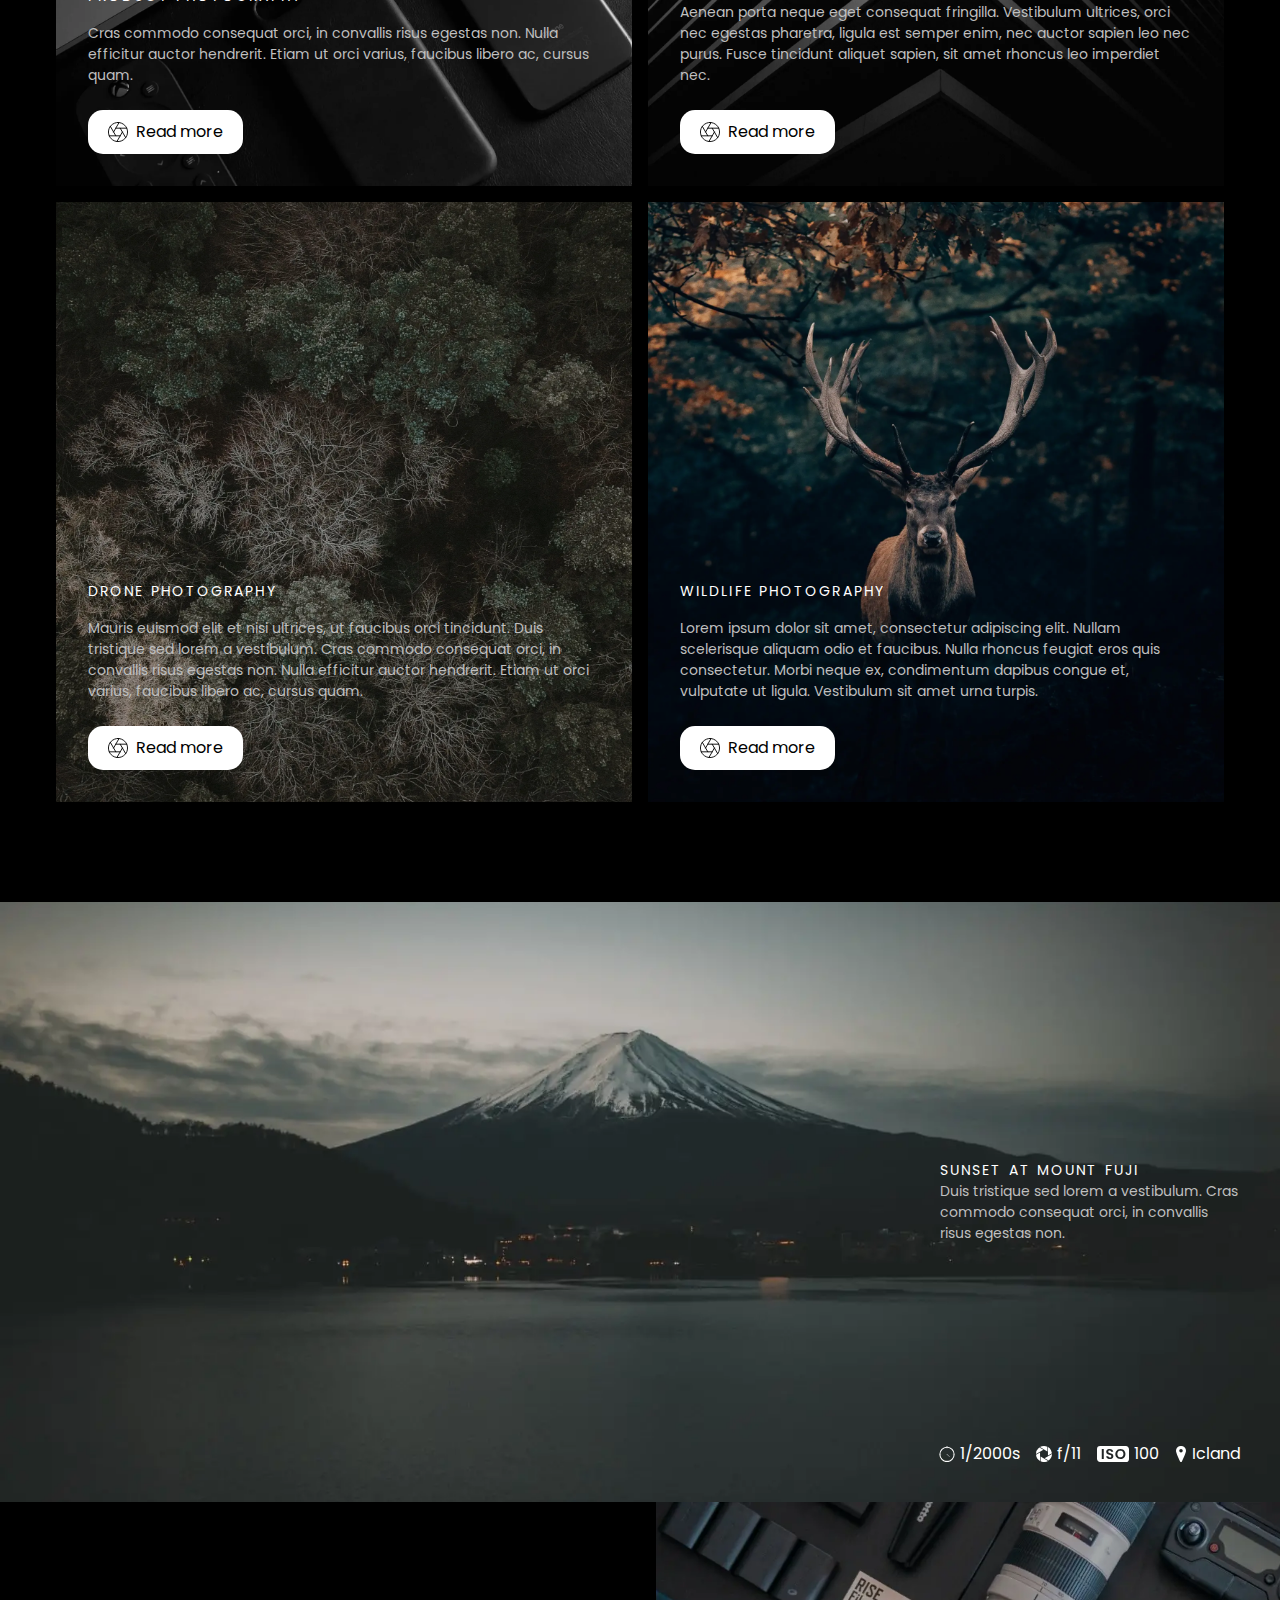
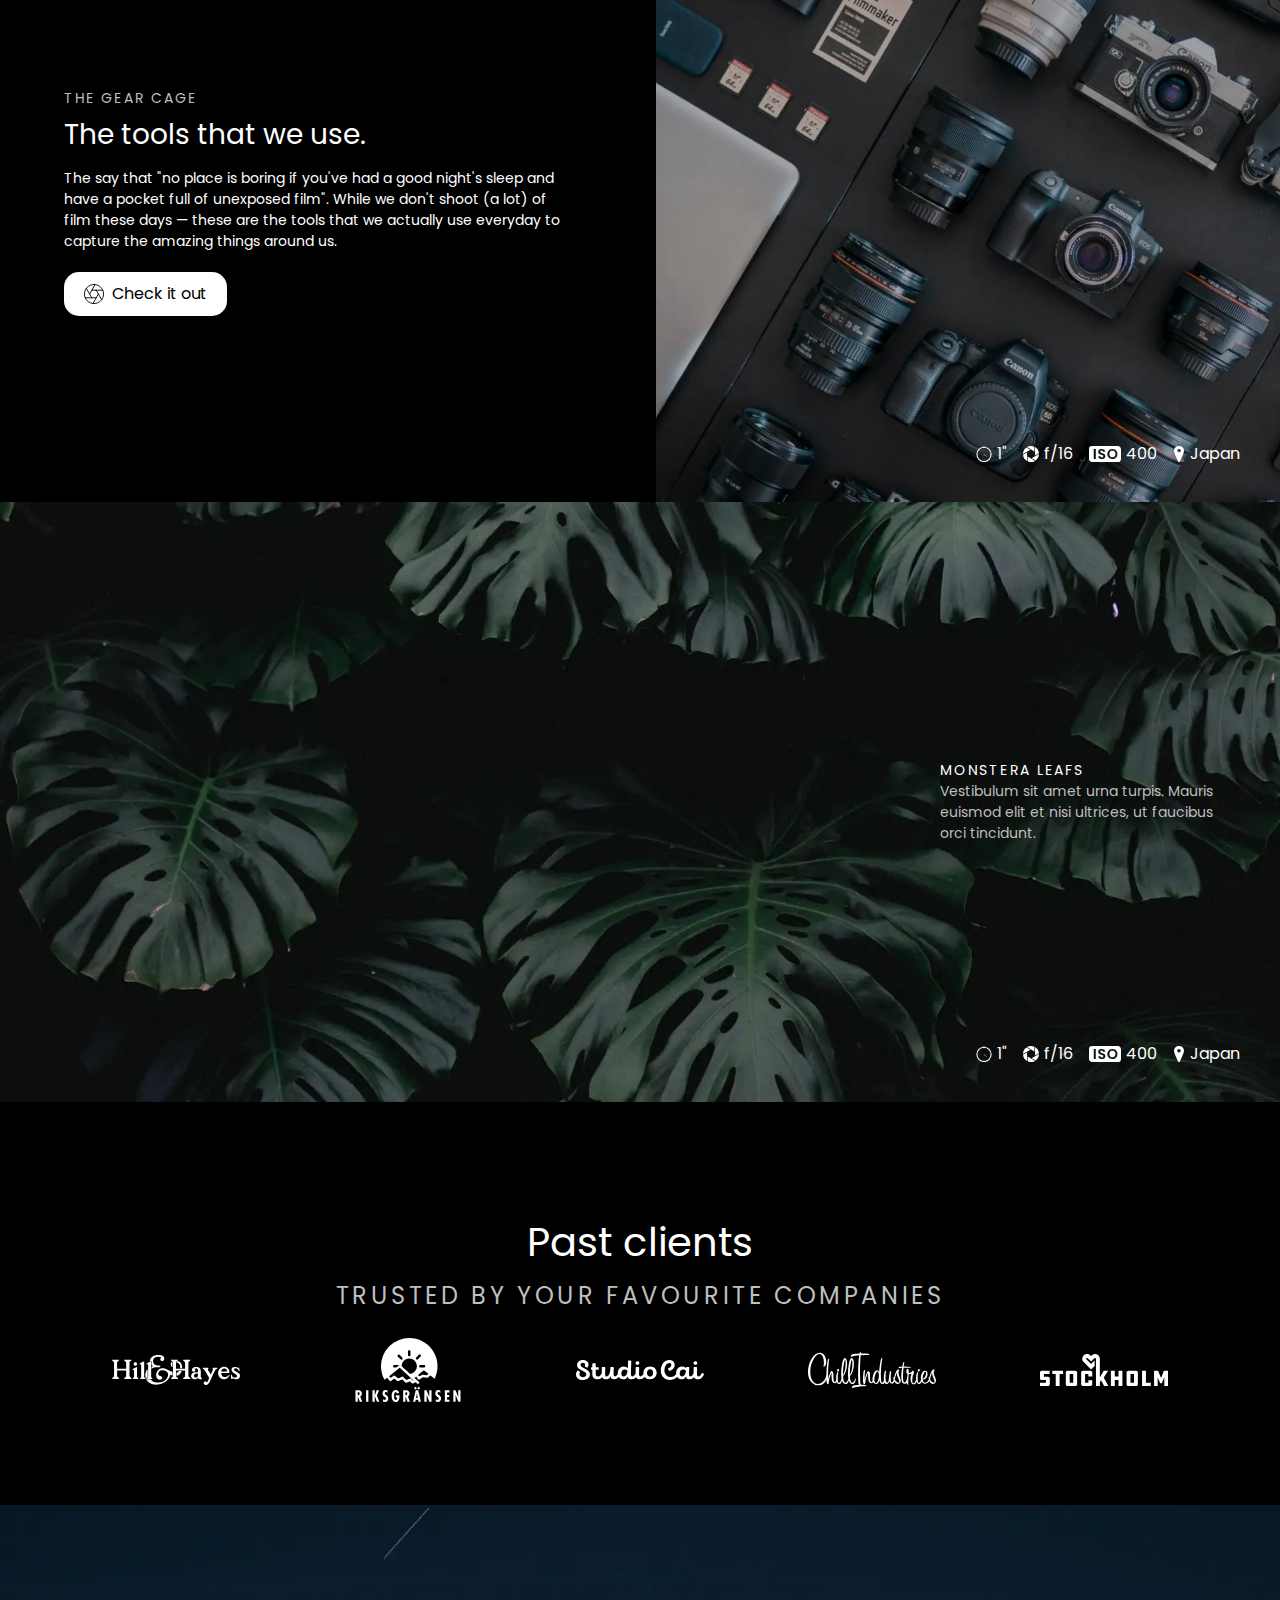
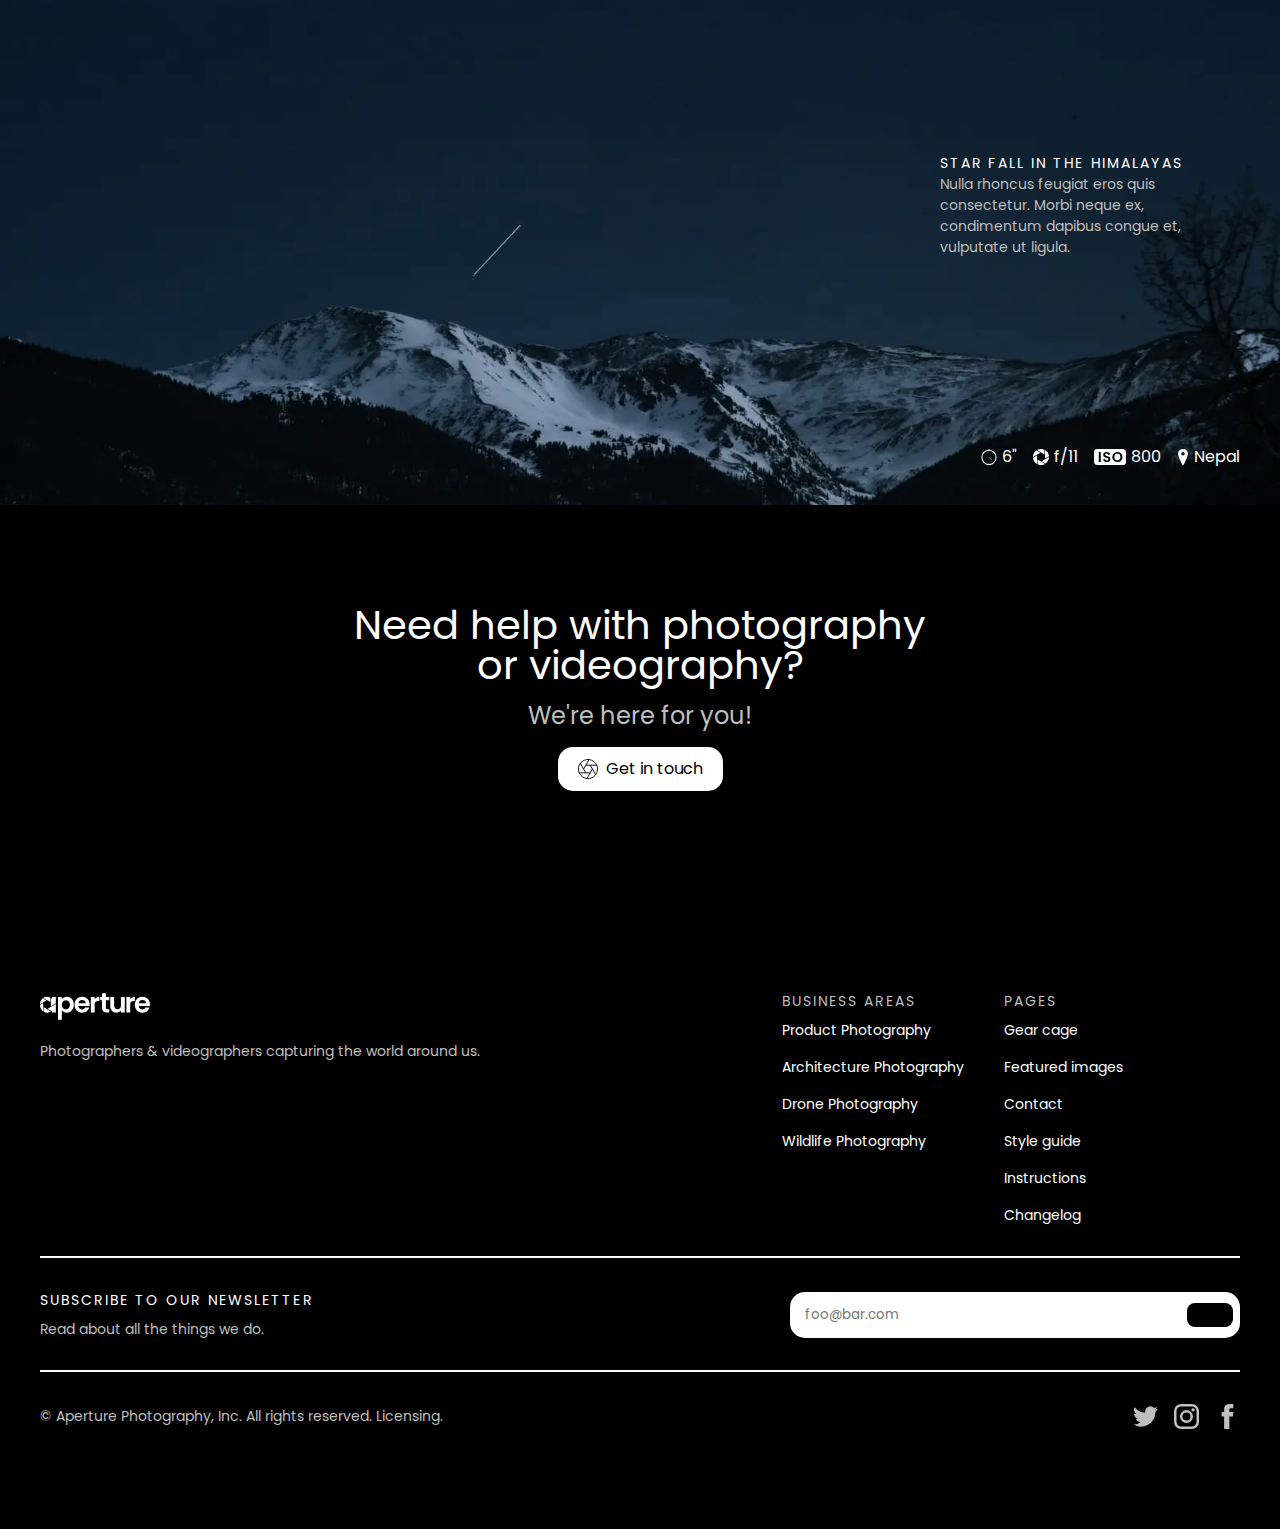
==== commit b2dfa8ff: "aperture add Meta" ====
--- a/docs/index.html
+++ b/docs/index.html
@@ -2,11 +2,46 @@
 <html lang="en">
 
 <head>
+    // Meta
     <meta charset="UTF-8">
     <meta http-equiv="X-UA-Compatible" content="IE=edge">
     <meta name="viewport" content="width=device-width, initial-scale=1.0">
+    <meta name='description' content='Photography studio'>
+    <meta name='keywords' content='photography, camera, studio, gear'>
+
+    //Media link
+    <meta property='og:locale' content='en_US'> // Localization en_US, ru_RU...
+    <meta property='og:type' content='article'>
+    <meta property='og:title' content='Aperture'> // Title
+    <meta property='og:description' content='We present you our photography and videography services'> // Description
+    <meta property='og:image' content=''> // Image
+    <meta property='og:url' content='https://g4rv.github.io/aperture/'> // URL
+    <meta property='og:site_name' content='Aperture'> // name
+
+    //Twitter media link
+    <meta name='twitter:card' content='summary'>
+    <meta name='twitter:site' content='g4rv'> // Author
+    <meta name='twitter:title' content='Aperture'> // Title
+    <meta name='twitter:description' content='We present you our photography and videography services'> // Description
+    <meta name='twitter:image' content=''> // Image
+
+    // Favicon
+    <link rel="icon" type="image/svg+xml" href="https://g4rv.github.io/aperture/assets/img/svg/icons/mono/aperture.svg">
+
+    <!-- <meta name='format-detection' content='telephone=no'> -->
+
+    // Page redirect (reload). S = Delay, URL = site/page address
+    <!-- <meta http-equiv='refresh' content='S; url=URL'> -->
+
+    // EXAMPLE
+    <!-- <meta name='robots' content='none, noindex, nofollow, noimageindex, noarchive, nosnippet'> -->
+    <!-- <meta name='robots' content=''> -->
+
+    // Title
     <title>Aperture</title>
+    // Styles
     <link rel="stylesheet" href="assets/css/style.min.css">
+    // Skripts
     <script type="module" src="assets/js/script.min.js"></script>
 </head>
 
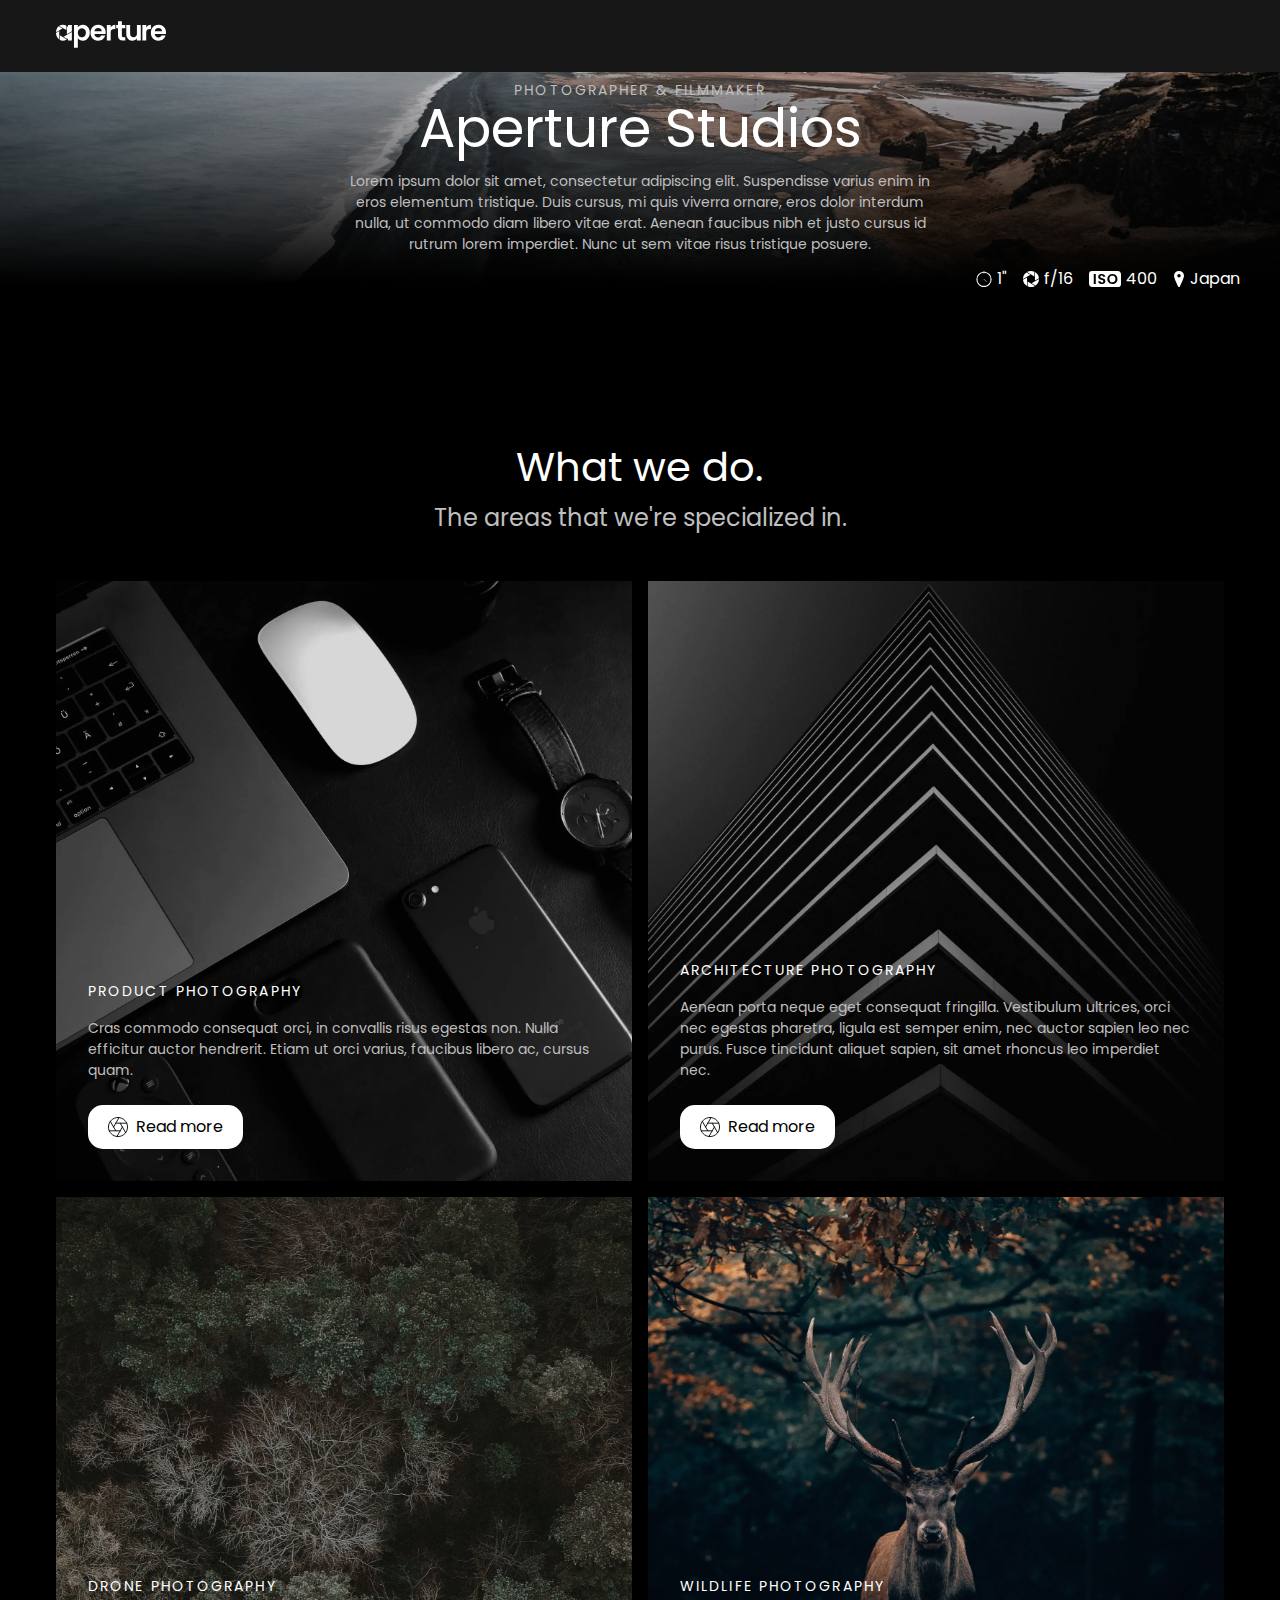
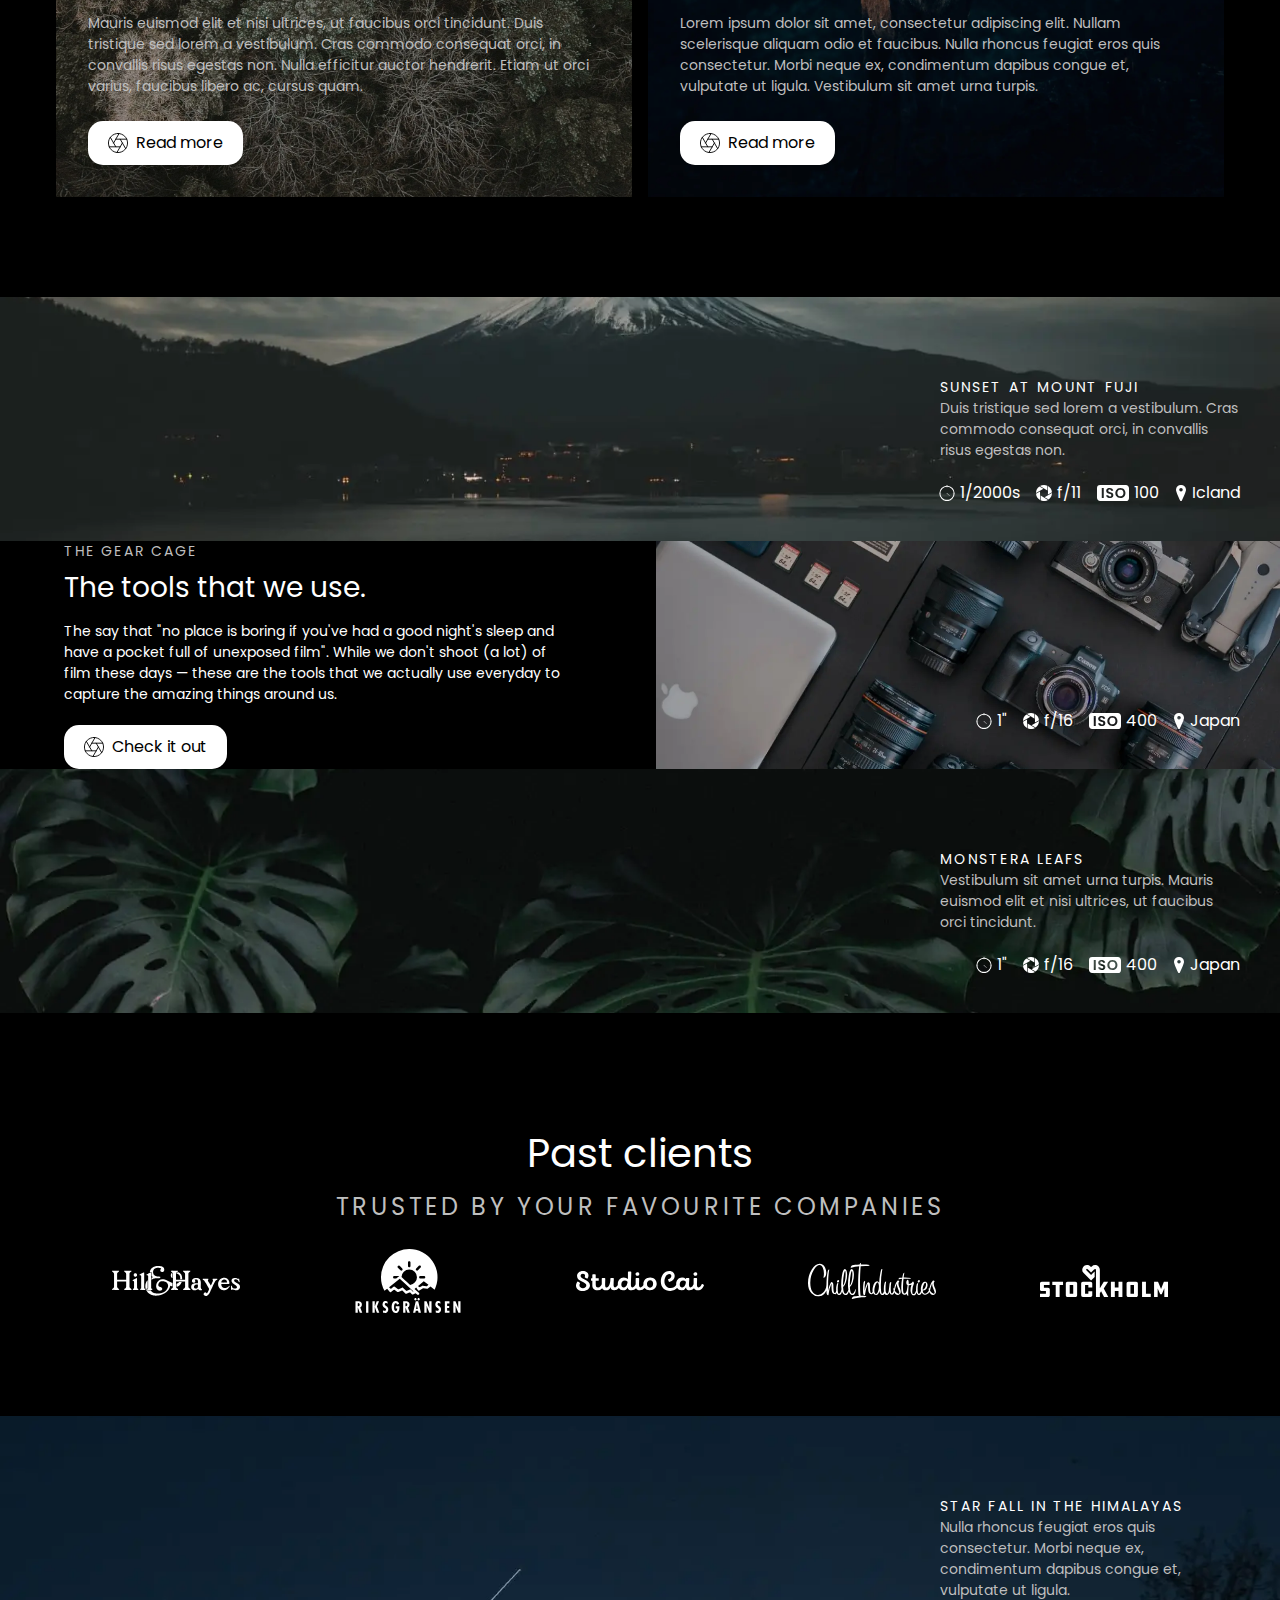
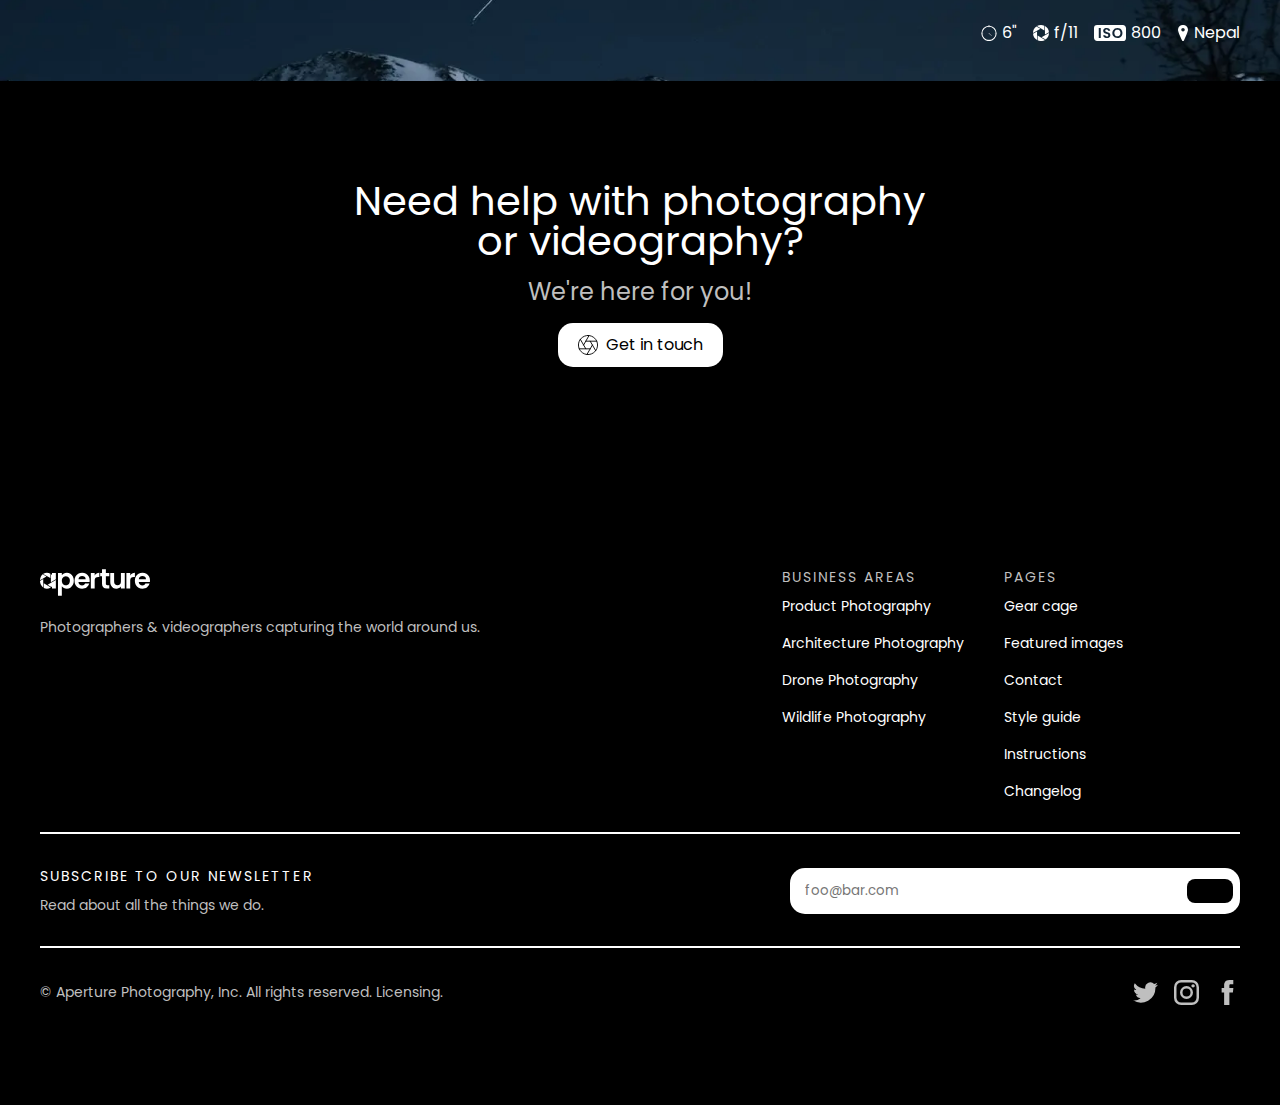
==== commit 967f8c22: "aperture relocate headerFindHeight script to HTML head" ====
--- a/docs/index.html
+++ b/docs/index.html
@@ -42,6 +42,7 @@
     // Styles
     <link rel="stylesheet" href="assets/css/style.min.css">
     // Skripts
+    <script src="assets/js/modules/headerFindHeight.js"></script>
     <script type="module" src="assets/js/script.min.js"></script>
 </head>
 
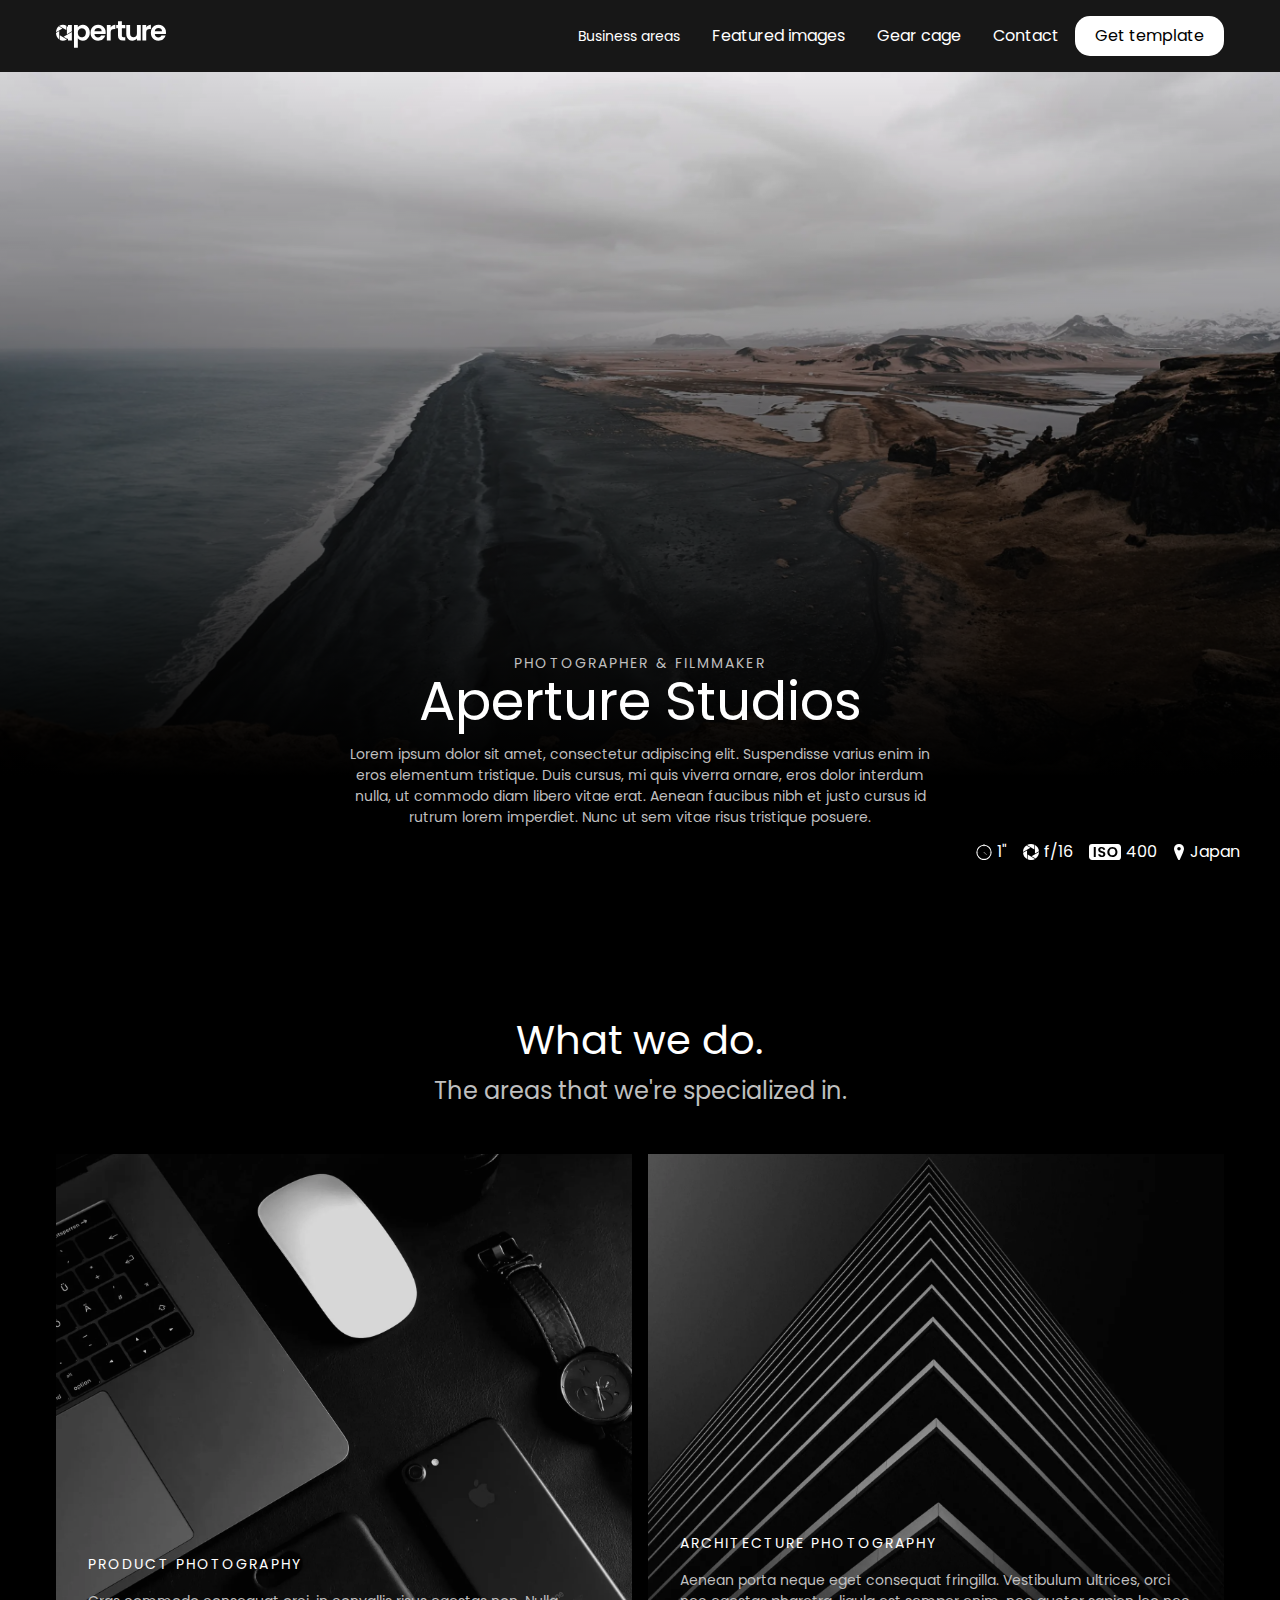
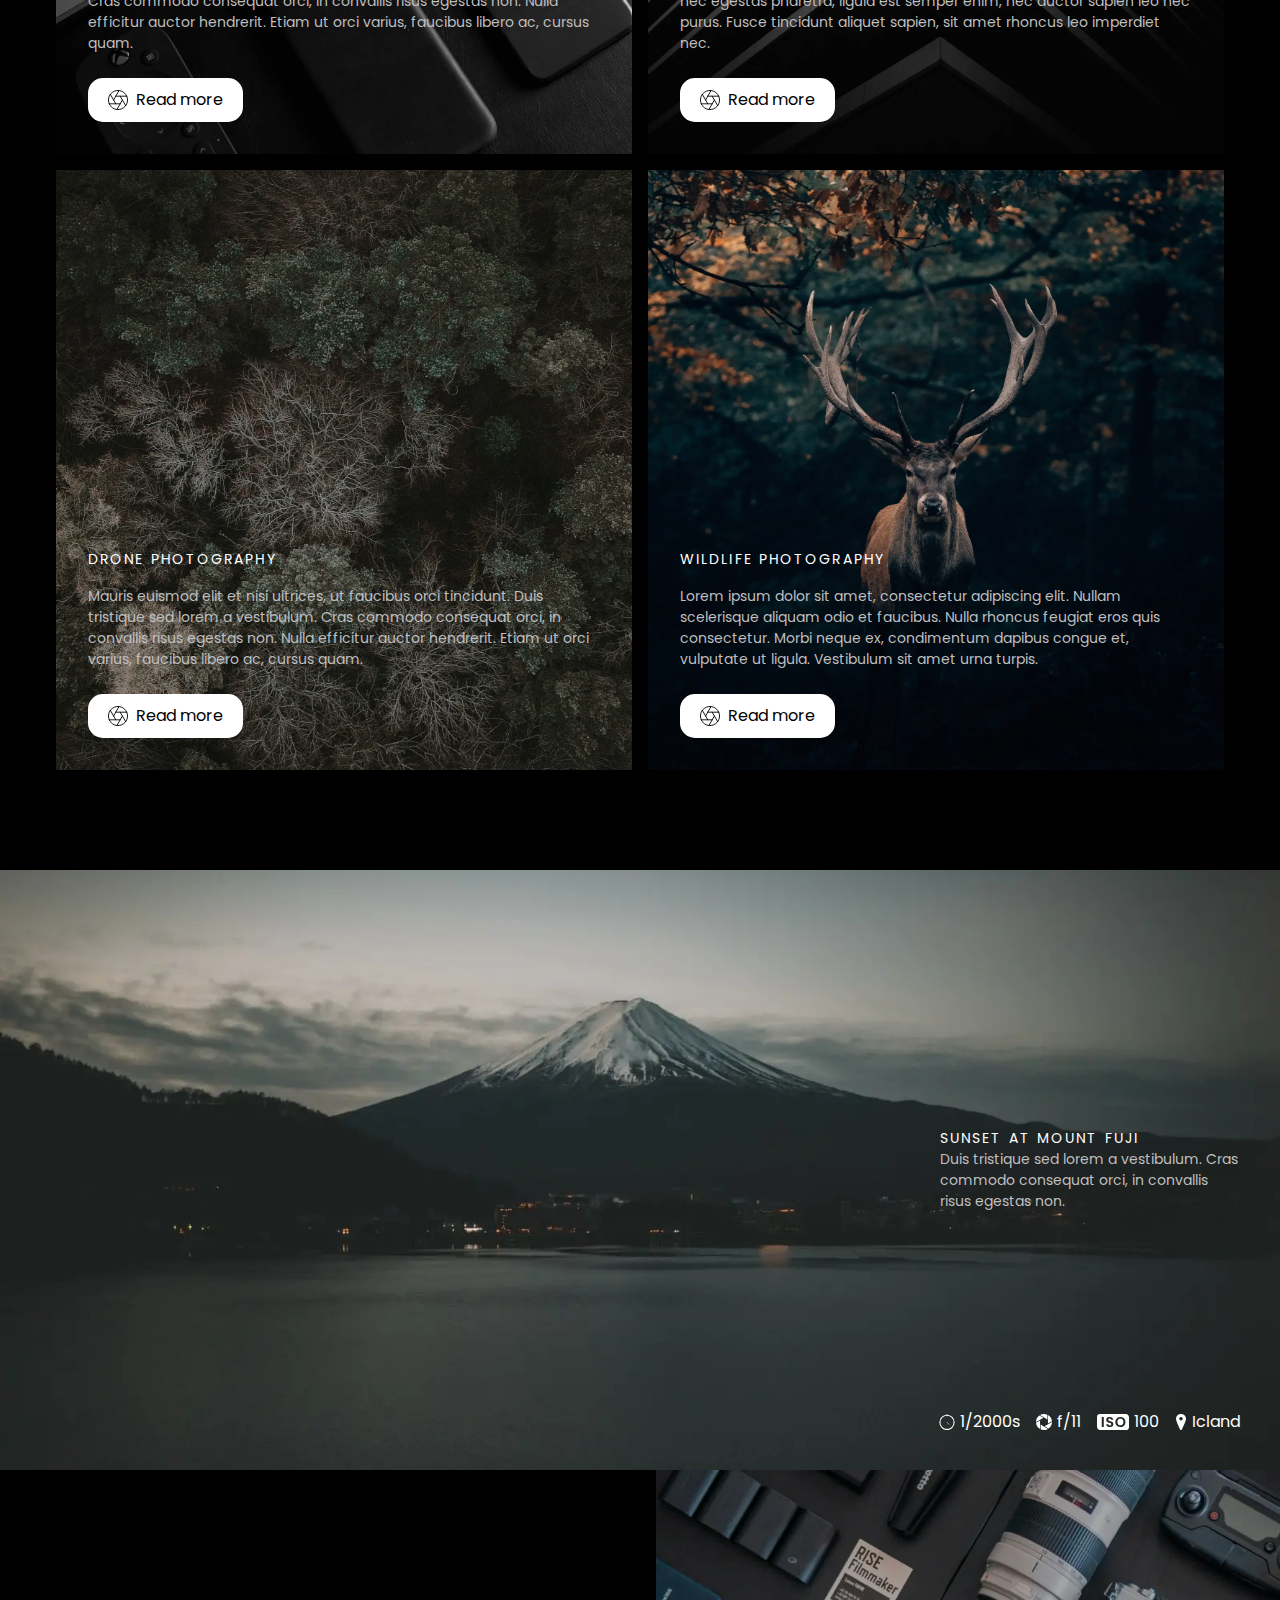
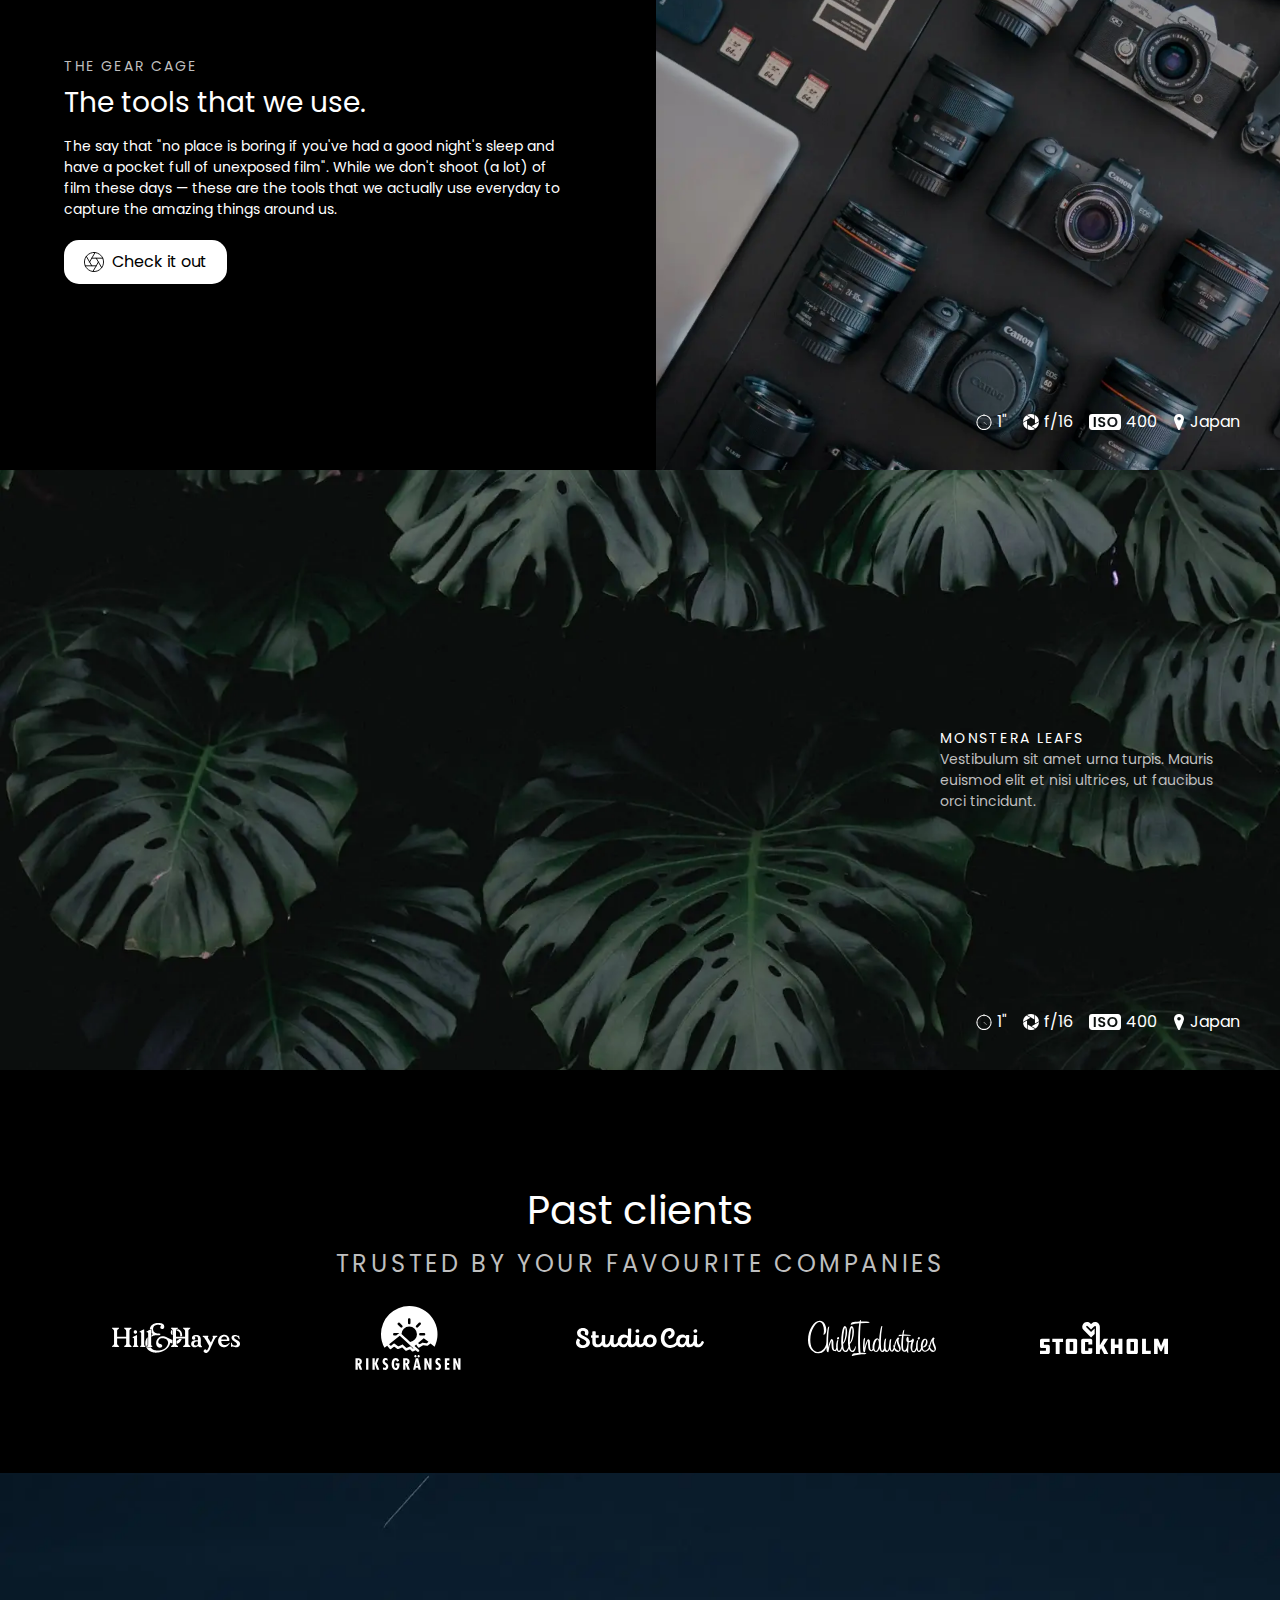
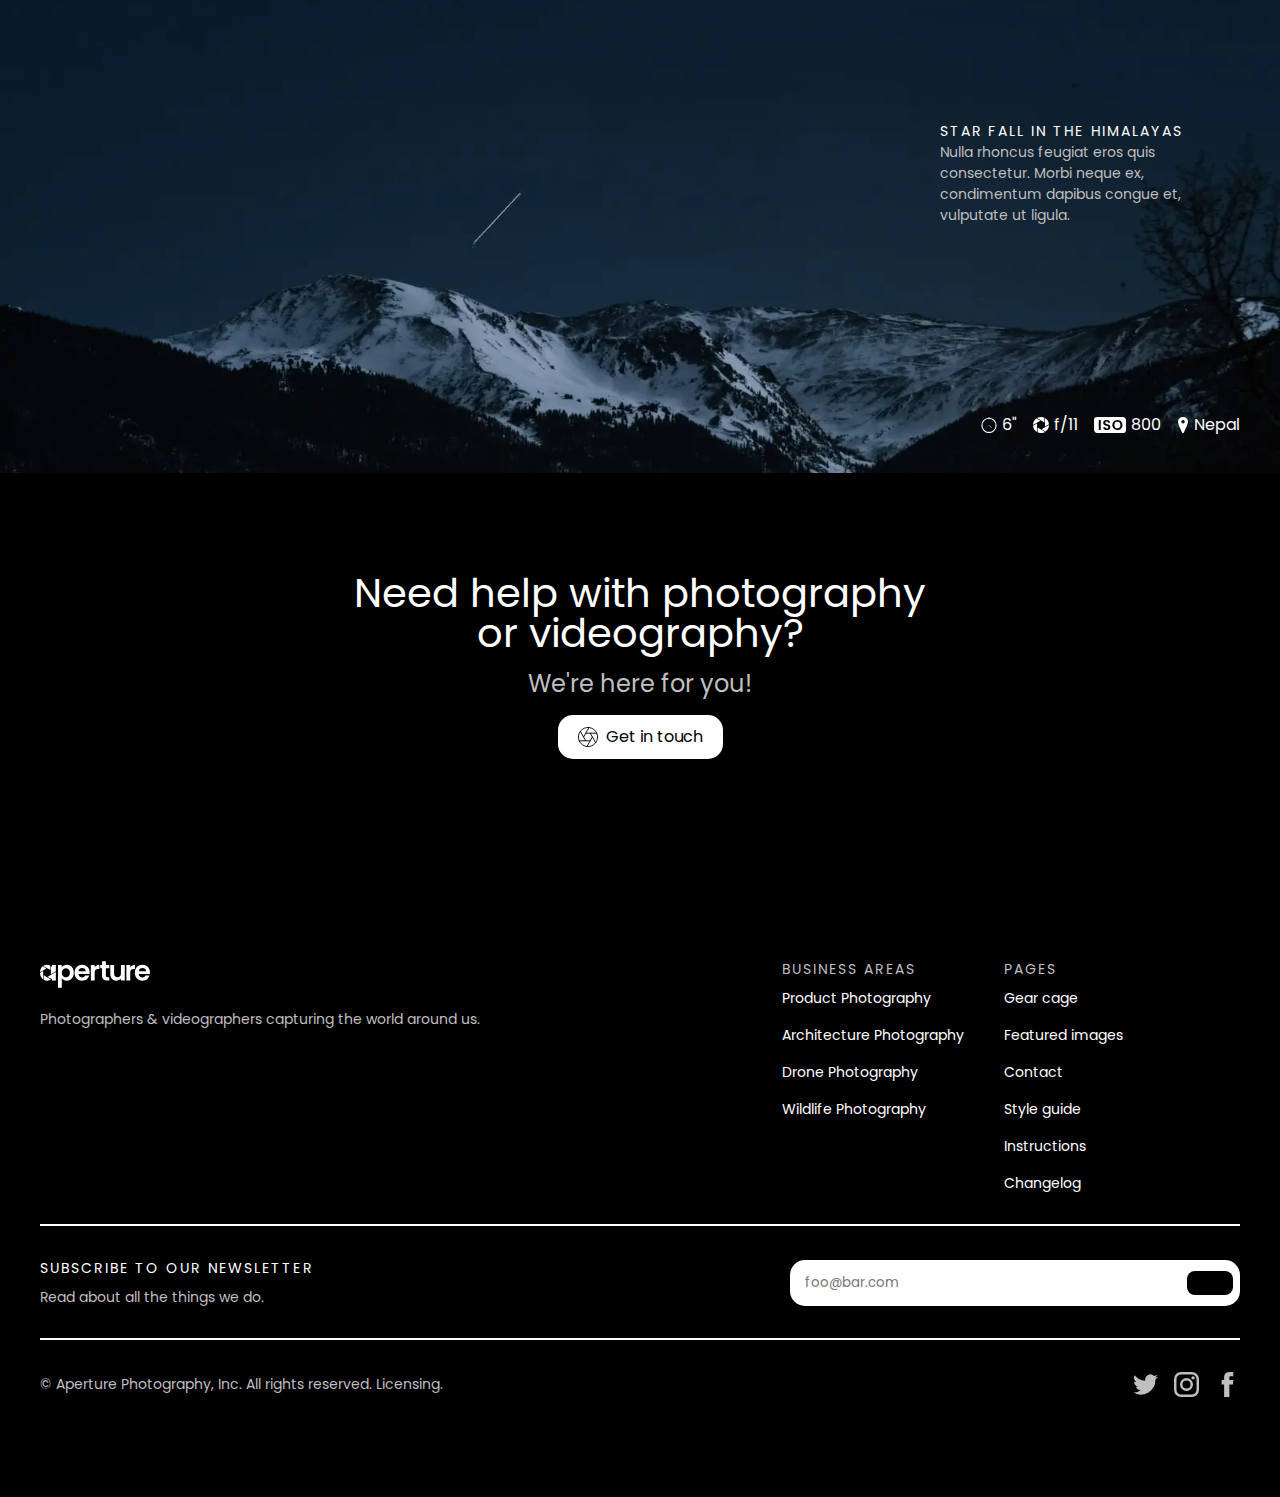
==== commit ee6d0d36: "aperture bug fixed" ====
--- a/docs/index.html
+++ b/docs/index.html
@@ -2,46 +2,56 @@
 <html lang="en">
 
 <head>
-    // Meta
+    <!-- Meta -->
     <meta charset="UTF-8">
     <meta http-equiv="X-UA-Compatible" content="IE=edge">
     <meta name="viewport" content="width=device-width, initial-scale=1.0">
     <meta name='description' content='Photography studio'>
     <meta name='keywords' content='photography, camera, studio, gear'>
 
-    //Media link
-    <meta property='og:locale' content='en_US'> // Localization en_US, ru_RU...
+    <!-- Media link -->
+    <!-- Localization en_US, ru_RU... -->
+    <meta property='og:locale' content='en_US'>
     <meta property='og:type' content='article'>
-    <meta property='og:title' content='Aperture'> // Title
-    <meta property='og:description' content='We present you our photography and videography services'> // Description
-    <meta property='og:image' content=''> // Image
-    <meta property='og:url' content='https://g4rv.github.io/aperture/'> // URL
-    <meta property='og:site_name' content='Aperture'> // name
-
-    //Twitter media link
+    <!-- Title -->
+    <meta property='og:title' content='Aperture'>
+    <!-- Description -->
+    <meta property='og:description' content='We present you our photography and videography services'>
+    <!-- Image -->
+    <meta property='og:image' content=''>
+    <!-- URL -->
+    <meta property='og:url' content='https://g4rv.github.io/aperture/'>
+    <!-- Name -->
+    <meta property='og:site_name' content='Aperture'>
+
+    <!-- Twitter media link -->
     <meta name='twitter:card' content='summary'>
-    <meta name='twitter:site' content='g4rv'> // Author
-    <meta name='twitter:title' content='Aperture'> // Title
-    <meta name='twitter:description' content='We present you our photography and videography services'> // Description
-    <meta name='twitter:image' content=''> // Image
-
-    // Favicon
+    <!-- Author -->
+    <meta name='twitter:site' content='g4rv'>
+    <!-- Title -->
+    <meta name='twitter:title' content='Aperture'>
+    <!-- Description -->
+    <meta name='twitter:description' content='We present you our photography and videography services'>
+    <!-- Image -->
+    <meta name='twitter:image' content=''>
+
+    <!-- Favicon -->
     <link rel="icon" type="image/svg+xml" href="https://g4rv.github.io/aperture/assets/img/svg/icons/mono/aperture.svg">
 
     <!-- <meta name='format-detection' content='telephone=no'> -->
 
-    // Page redirect (reload). S = Delay, URL = site/page address
+    <!-- Page redirect (reload). S = Delay, URL = site/page address -->
     <!-- <meta http-equiv='refresh' content='S; url=URL'> -->
 
-    // EXAMPLE
+    <!-- EXAMPLE -->
     <!-- <meta name='robots' content='none, noindex, nofollow, noimageindex, noarchive, nosnippet'> -->
     <!-- <meta name='robots' content=''> -->
 
-    // Title
+    <!-- Title -->
     <title>Aperture</title>
-    // Styles
+    <!-- Styles -->
     <link rel="stylesheet" href="assets/css/style.min.css">
-    // Skripts
+    <!-- Skripts -->
     <script src="assets/js/modules/headerFindHeight.js"></script>
     <script type="module" src="assets/js/script.min.js"></script>
 </head>
--- a/docs/assets/css/style.min.css
+++ b/docs/assets/css/style.min.css
@@ -1,2 +1,2 @@
-@font-face{font-family:Poppins;font-display:swap;src:url(../fonts/Poppins-Regular.woff2) format("woff2"),url(../fonts/Poppins-Regular.woff) format("woff");font-weight:400;font-style:normal}a,abbr,acronym,address,applet,article,aside,audio,b,big,blockquote,body,canvas,caption,center,cite,code,dd,del,details,dfn,div,dl,dt,em,embed,fieldset,figcaption,figure,footer,form,h1,h2,h3,h4,h5,h6,header,hgroup,html,i,iframe,img,ins,kbd,label,legend,li,mark,menu,nav,object,ol,output,p,pre,q,ruby,s,samp,section,small,span,strike,strong,sub,summary,sup,table,tbody,td,tfoot,th,thead,time,tr,tt,u,ul,var,video{margin:0;padding:0;border:0;font-size:100%;font:inherit;vertical-align:baseline;line-height:1}*,::after,::before{box-sizing:border-box;margin:0;padding:0}::-moz-selection{background:#b3d4fc;text-shadow:none}::selection{background:#ccc;text-shadow:none}article,aside,details,figcaption,figure,footer,header,hgroup,menu,nav,section{display:block}li,ol,ul{display:block}a{text-decoration:none;color:inherit}audio,canvas,video{display:inline-block}audio:not([controls]){display:none;height:0}legend{border:0;padding:0;white-space:normal}button,html input[type=button],input[type=reset],input[type=submit]{-webkit-appearance:button;cursor:pointer}button[disabled],html input[disabled]{cursor:default}table{border-collapse:collapse;border-spacing:0}img{-o-object-fit:cover;object-fit:cover;display:block;width:100%}fieldset{border:1px solid #ccc;margin:0;padding:0}textarea{resize:vertical;overflow:auto;vertical-align:top}button,input,select,textarea{display:block;border:none;background:0 0;font-family:inherit;color:inherit}html{scroll-behavior:smooth}body,html{box-sizing:border-box;height:100%;width:100%;font-size:100%;line-height:1;-ms-text-size-adjust:100%;-moz-text-size-adjust:100%;-webkit-text-size-adjust:100%}.three-dot{text-overflow:ellipsis;overflow:hidden;white-space:nowrap}.visually__hidden{position:absolute;width:1px;height:1px;margin:-1px;border:0;padding:0;clip:rect(0 0 0 0);overflow:hidden}[hidden]{display:none}:root{--clra-ntrl-1:0 0% 100%;--clr-ntrl-1:hsl(0 0% 100%);--clra-ntrl-10:210 20% 98%;--clr-ntrl-10:hsl(210 20% 98%);--clra-ntrl-20:220 13% 91%;--clr-ntrl-20:hsl(220 13% 91%);--clra-ntrl-30:0 0% 75%;--clr-ntrl-30:hsl(0 0% 75%);--clra-ntrl-40:0 0% 20%;--clr-ntrl-40:hsl(0 0% 20%);--clra-ntrl-50:0 0% 9%;--clr-ntrl-50:hsl(0 0% 9%);--clra-ntrl-0:0 0% 0%;--clr-ntrl-0:hsl(0 0% 0%);--ff-pop:"Poppins";--fz-12:0.75rem;--fz-14:0.875rem;--fz-16:1rem;--fz-24:1.25rem;--fz-28:1.5rem;--fz-40:1.75rem;--fz-54:2.5rem;--fw-400:400;--lh-s:1;--lh-m:1.25;--lh-b:1.5;--i-bot:10;--i-low:25;--i-mid:50;--i-high:75;--i-top:100;--sect-pad-s:6.25rem 0;--sect-pad-m:7.5rem 0 6.25rem;--cont-pad:30px;--cont-sml-w:1200px;--cont-def-w:1440px;--screen-h:100vh}body{display:grid;grid-template-rows:1fr -webkit-min-content;grid-template-rows:1fr min-content;font-family:var(--ff-pop);color:var(--clr-ntrl-1);overflow:overlay}html{font-size:100%}.logo{display:block}.logo svg{width:110px;fill:var(--clr-ntrl-1)}.burger{position:relative;min-width:30px;min-height:30px}.burger::after,.burger::before{content:"";position:absolute;top:0;bottom:0;left:0;right:0;margin:auto;border-radius:50%}.burger::before{background-color:var(--clr-ntrl-1);width:100%;height:100%}.burger::after{background-color:var(--clr-ntrl-0);width:80%;height:80%;transition:.2s ease-in-out}.burger>div{position:absolute;top:0;bottom:0;left:0;right:0;margin:auto;width:60%;height:2px;background-color:#000;transition:.2s ease-in-out}.burger.active::after{width:0;height:0;transition:.2s ease-in-out}.burger.active>div{transition:.2s ease-in-out}.burger.active>div:first-child{transform:rotate(-45deg)}.burger.active>div:last-child{transform:rotate(45deg)}.btn{display:flex;align-items:center;text-align:center;gap:.5rem;padding:.75em 1.25em;width:-webkit-fit-content;width:-moz-fit-content;width:fit-content;color:var(--clr-ntrl-0);background-image:linear-gradient(to top,var(--clr-ntrl-1) 50%,var(--clr-ntrl-0) 50%);background-position:bottom;background-size:200% 200%;border-radius:15px}.btn svg{fill:none;stroke:var(--clr-ntrl-0)}.btn--void{--void-clr:var(--clr-ntrl-0);height:1.5rem;color:var(--void-clr);background-color:var(--void-clr);border-radius:8px}.btn:active{background-image:none;background-color:var(--clr-ntrl-40)}.btn--void:active{--void-clr:var(--clr-ntrl-30)}.btn--void:focus{box-shadow:inset 0 0 0 2px var(--clr-ntrl-0),inset 0 0 0 4px var(--clr-ntrl-1)}.photo-meta{position:absolute;display:flex;gap:.5rem;bottom:35px;left:0;right:0;margin-inline:auto;width:-webkit-fit-content;width:-moz-fit-content;width:fit-content;color:var(--clr-ntrl-1)}.photo-meta__meta{display:grid;grid-template-columns:auto 1fr;gap:5px}.photo-meta__ico{fill:var(--clr-ntrl-1)}.photo-meta__ico--shutter{width:1rem;height:1rem}.photo-meta__ico--aperture{width:1rem;height:1rem}.photo-meta__ico--iso{width:2rem;height:1rem}.photo-meta__ico--location{width:.75rem;height:1rem}.suptitle{order:-1}.subtitle{color:var(--clr-ntrl-30);font-size:var(--fz-24);line-height:var(--lh-m)}.h1-like{font-size:var(--fz-54)}.h2-like{font-size:var(--fz-40)}.h3-like{font-size:var(--fz-28);line-height:var(--lh-m)}.container{width:min(100% - var(--cont-pad),var(--cont-def-w));height:100%;margin-inline:auto}.container--sml{width:min(100% - var(--cont-pad),var(--cont-sml-w))}.container--no-pad{--cont-pad:0px}.text{color:var(--clr-ntrl-30);font-size:var(--fz-14);line-height:var(--lh-b)}.text--strch{text-transform:uppercase;letter-spacing:.15em}.socials{display:flex;align-items:center;gap:1rem}.socials__link{display:block;line-height:0}.socials__ico{fill:var(--clr-ntrl-30)}.form__input{padding:.5rem;width:100%;height:2rem;color:var(--clr-ntrl-0);border-radius:8px}::-webkit-scrollbar{width:.5em;background:hsla(220deg,0%,0%,.1)}::-webkit-scrollbar-thumb{height:50px;background-color:var(--clr-ntrl-10);border-radius:2em}::-webkit-scrollbar-thumb:hover{background-color:var(--clr-ntrl-30);box-shadow:inset 0 0 0 1px #fff}::-webkit-scrollbar-thumb:active{background-color:var(--clr-ntrl-40);box-shadow:inset 0 0 0 1px #fff}::-webkit-scrollbar-track{margin-top:var(--header-h)}.header{position:fixed;top:0;left:0;right:0;background-color:var(--clr-ntrl-50);z-index:var(--i-top)}.nav{position:relative;display:flex;gap:1rem;justify-content:space-between;align-items:center;padding:1rem}.nav__wrap{display:flex;transform:translateX(-200%);position:absolute;flex-direction:column;justify-content:space-between;align-items:center;top:100%;left:0;padding:75px 25px 45px;width:100%;height:70vh;background-color:var(--clr-ntrl-40);box-shadow:inset 0 15px 20px -10px hsla(var(--clra-ntrl-1)/.3);transition:.4s ease-in-out}.nav__wrap.active{transform:translateX(0);transition:.4s ease-in-out}.nav__list{display:flex;flex-direction:column;align-items:center;text-align:center;gap:2rem}.main{margin-top:var(--header-h)}.hero{position:relative;padding:3rem 0 6rem;height:min(var(--screen-h),100vh - var(--header-h));max-height:900px;background-color:var(--clr-ntrl-0)}.hero__content{position:relative;display:flex;flex-direction:column;justify-content:flex-end;align-items:center;text-align:center;height:100%;z-index:var(--i-low)}.hero__title{margin-bottom:1rem}.hero__text{max-width:580px}.hero__bg{position:absolute;top:0;bottom:0;left:0;right:0;margin-inline:auto;width:min(100%,var(--cont-def-w));background-color:var(--clr-ntrl-40);z-index:var(--i-bot)}.hero__bg::before{content:"";position:absolute;top:0;bottom:-1px;left:0;right:0;margin-inline:auto;background-image:linear-gradient(transparent 0,#000 85%)}.hero__img{width:100%;height:100%}.our-work{padding:3rem 0 5rem;background-color:var(--clr-ntrl-0)}.our-work__title{text-align:center;margin-bottom:1rem}.our-work__subtitle{text-align:center;margin-bottom:1.5rem}.services{display:grid;grid-template-columns:repeat(auto-fit,minmax(min(380px,100%),1fr));grid-auto-rows:minmax(300px,-webkit-min-content);grid-auto-rows:minmax(300px,min-content);gap:1rem}.services__service{box-shadow:0 0 10px 5px hsla(var(--clra-ntrl-40)/.75)}.service{position:relative;background-color:var(--clr-ntrl-0)}.service__content{position:relative;display:flex;flex-direction:column;align-items:center;text-align:center;padding:2rem 1rem;height:100%;z-index:var(--i-mid)}.service__title{margin-bottom:1rem;color:var(--clr-ntrl-1)}.service__descr{margin-bottom:1.5rem;max-width:520px}.service__btn{margin-top:auto}.service__bg{position:absolute;top:0;bottom:0;left:0;right:0;z-index:var(--i-bot)}.service__bg::before{content:"";position:absolute;top:0;bottom:0;left:0;right:0;background-color:hsla(var(--clra-ntrl-50)/.1)}.service__img{width:100%;height:100%}.gear{height:min(var(--screen-h),100vh - var(--header-h));max-height:600px;background-color:var(--clr-ntrl-0)}.gear__wrap{display:grid;grid-template-columns:1fr;grid-auto-rows:1fr;gap:2rem}.gear__inner{padding:3rem 1rem 0}.gear__content{display:flex;flex-direction:column;align-items:center;text-align:center}.gear__title{margin-bottom:1rem}.gear__suptitle{margin-bottom:.5rem}.gear__text{margin-bottom:1.25rem;color:var(--clr-ntrl-1)}.gear__preview{position:relative}.gear__img{position:absolute;height:100%}.example{position:relative;padding:5rem 0 8rem;height:min(var(--screen-h),100vh - var(--header-h));background-color:var(--clr-ntrl-0)}.example__wrap{display:flex;justify-content:flex-end;align-items:center;height:100%}.example__content{position:relative;max-width:300px;z-index:var(--i-mid)}.example__title{color:var(--clr-ntrl-1)}.example__bg{position:absolute;top:0;bottom:0;left:0;right:0;margin-inline:auto;width:min(100%,var(--cont-def-w));z-index:var(--i-bot)}.example__img{width:100%;height:100%}.clients{text-align:center;padding:3rem 0;background-color:var(--clr-ntrl-0)}.clients__wrap{display:flex;flex-direction:column;align-items:center;width:100%}.clients__title{margin-bottom:1rem}.clients__subtitle{margin-bottom:1.5rem;font-size:var(--fz-24)}.clients__list{display:flex;flex-wrap:wrap;justify-content:center;gap:2rem;width:100%}.clients__logo{fill:var(--clr-ntrl-1)}.contact{text-align:center;padding:3rem 0;background-color:var(--clr-ntrl-0)}.contact__wrap{display:flex;flex-direction:column;align-items:center;max-width:600px;margin-inline:auto}.contact__title{margin-bottom:1rem}.contact__subtitle{margin-bottom:1rem}.footer{padding:3rem 0;background-color:var(--clr-ntrl-0)}.footer__wrap{display:flex;flex-direction:column;gap:2rem}.footer__block{position:relative;padding-bottom:2rem}.footer__block::after{content:"";position:absolute;bottom:0;left:0;right:0;height:2px;background-color:var(--clr-ntrl-1)}.footer__block:last-child{padding-bottom:unset}.footer__block:last-child::after{height:0}.footer__top{display:grid;grid-template-columns:1fr;gap:3rem;text-align:center}.footer__info{display:flex;flex-direction:column;gap:1rem}.footer__bottom{display:flex;flex-direction:column;align-items:center;text-align:center;gap:2rem}.footer-nav{display:flex;flex-direction:column;justify-content:center;justify-self:center;gap:2.5rem}.footer-nav__block{display:flex;flex-direction:column;max-width:220px;gap:.5rem}.footer-nav__list{display:flex;flex-direction:column;gap:1rem}.footer-nav__item{color:var(--clr-ntrl-1)}.subscribe{text-align:center;display:flex;flex-direction:column;align-items:center;gap:1rem}.subscribe__label{display:block;margin-bottom:.5rem;color:var(--clr-ntrl-1)}.subscribe__input{display:flex;align-items:center;gap:.5rem;padding:7px;width:100%;max-width:450px;background-color:var(--clr-ntrl-1);border-radius:15px}@media (min-width:480px){.services__service{box-shadow:unset}.footer-nav{flex-direction:row}}@media (min-width:576px){:root{--fz-12:0.75rem;--fz-14:0.875rem;--fz-16:1rem;--fz-24:1.25rem;--fz-28:1.4rem;--fz-40:2.25rem;--fz-54:3rem}}@media (min-width:768px){.burger{display:none}.photo-meta{bottom:2.5rem;left:unset;right:2.5rem;gap:1rem}.nav__wrap{position:static;display:flex;flex-direction:row;gap:1rem;height:unset;padding:unset;background-color:transparent;box-shadow:unset}.nav__list{flex-direction:row;margin-left:auto;gap:1rem}.nav__item{flex:1 1;white-space:nowrap}.nav__item:first-child{font-size:var(--fz-14)}.hero{padding:3rem 0 4.5rem}.our-work{padding:var(--sect-pad-m)}.our-work__subtitle{margin-bottom:3rem}.gear__wrap{grid-template-columns:1fr 1fr}.gear__inner{align-self:center;padding:0 4rem}.gear__content{align-items:flex-start;text-align:start}.example{padding:5rem 0;max-height:600px}.clients{padding:var(--sect-pad-m)}.clients__list{justify-content:space-evenly}.contact{padding:var(--sect-pad-s)}.footer{padding:var(--sect-pad-s)}.footer__top{grid-template-columns:1fr 1fr;text-align:start}.footer__bottom{flex-direction:row;justify-content:space-between}.subscribe{flex-direction:row;justify-content:space-between;text-align:start}}@media (min-width:992px){:root{--fz-12:0.75rem;--fz-14:0.875rem;--fz-16:1rem;--fz-24:1.5rem;--fz-28:1.75rem;--fz-40:2.5rem;--fz-54:3.375rem}.nav__list{gap:2rem}.services{padding:0 1rem}.services__service{aspect-ratio:576/600}.service__content{justify-content:flex-end;align-items:flex-start;text-align:start;padding:2rem 2rem}.service__btn{margin:unset}.service__bg::before{-webkit-backdrop-filter:unset;backdrop-filter:unset}}@media (hover:hover){.btn{transition:.2s}.btn:focus,.btn:hover{color:var(--clr-ntrl-1);background-position:top;box-shadow:inset 0 0 0 2px var(--clr-ntrl-1);transition:.2s}.btn:focus svg,.btn:hover svg{stroke:var(--clr-ntrl-1);transition:.2s}.btn svg{transition:.2s}.btn--void:hover{--void-clr:var(--clr-ntrl-40)}.socials__ico:hover{fill:var(--clr-ntrl-1)}.nav__link{background:linear-gradient(to right,transparent 37.5%,currentColor 0 50%,transparent 0) var(--d,100%) 100%/200% 1px no-repeat;transition:.5s ease-in-out}.nav__link:focus,.nav__link:hover{--d:0%;transition:.5s ease-in-out}.footer-nav__link{background:linear-gradient(to right,transparent 37.5%,currentColor 0 50%,transparent 0) var(--d,100%) 100%/200% 1px no-repeat;transition:.5s ease-in-out}.footer-nav__link:focus,.footer-nav__link:hover{--d:0%;transition:.5s ease-in-out}}
+@font-face{font-family:Poppins;font-display:swap;src:url(../fonts/Poppins-Regular.woff2) format("woff2"),url(../fonts/Poppins-Regular.woff) format("woff");font-weight:400;font-style:normal}a,abbr,acronym,address,applet,article,aside,audio,b,big,blockquote,body,canvas,caption,center,cite,code,dd,del,details,dfn,div,dl,dt,em,embed,fieldset,figcaption,figure,footer,form,h1,h2,h3,h4,h5,h6,header,hgroup,html,i,iframe,img,ins,kbd,label,legend,li,mark,menu,nav,object,ol,output,p,pre,q,ruby,s,samp,section,small,span,strike,strong,sub,summary,sup,table,tbody,td,tfoot,th,thead,time,tr,tt,u,ul,var,video{margin:0;padding:0;border:0;font-size:100%;font:inherit;vertical-align:baseline;line-height:1}*,::after,::before{box-sizing:border-box;margin:0;padding:0}::-moz-selection{background:#b3d4fc;text-shadow:none}::selection{background:#ccc;text-shadow:none}article,aside,details,figcaption,figure,footer,header,hgroup,menu,nav,section{display:block}li,ol,ul{display:block}a{text-decoration:none;color:inherit}audio,canvas,video{display:inline-block}audio:not([controls]){display:none;height:0}legend{border:0;padding:0;white-space:normal}button,html input[type=button],input[type=reset],input[type=submit]{-webkit-appearance:button;cursor:pointer}button[disabled],html input[disabled]{cursor:default}table{border-collapse:collapse;border-spacing:0}img{-o-object-fit:cover;object-fit:cover;display:block;width:100%}fieldset{border:1px solid #ccc;margin:0;padding:0}textarea{resize:vertical;overflow:auto;vertical-align:top}button,input,select,textarea{display:block;border:none;background:0 0;font-family:inherit;color:inherit}html{scroll-behavior:smooth}body,html{box-sizing:border-box;height:100%;width:100%;font-size:100%;line-height:1;-ms-text-size-adjust:100%;-moz-text-size-adjust:100%;-webkit-text-size-adjust:100%}.three-dot{text-overflow:ellipsis;overflow:hidden;white-space:nowrap}.visually__hidden{position:absolute;width:1px;height:1px;margin:-1px;border:0;padding:0;clip:rect(0 0 0 0);overflow:hidden}[hidden]{display:none}:root{--clra-ntrl-1:0 0% 100%;--clr-ntrl-1:hsl(0 0% 100%);--clra-ntrl-10:210 20% 98%;--clr-ntrl-10:hsl(210 20% 98%);--clra-ntrl-20:220 13% 91%;--clr-ntrl-20:hsl(220 13% 91%);--clra-ntrl-30:0 0% 75%;--clr-ntrl-30:hsl(0 0% 75%);--clra-ntrl-40:0 0% 20%;--clr-ntrl-40:hsl(0 0% 20%);--clra-ntrl-50:0 0% 9%;--clr-ntrl-50:hsl(0 0% 9%);--clra-ntrl-0:0 0% 0%;--clr-ntrl-0:hsl(0 0% 0%);--ff-pop:"Poppins";--fz-12:0.75rem;--fz-14:0.875rem;--fz-16:1rem;--fz-24:1.25rem;--fz-28:1.5rem;--fz-40:1.75rem;--fz-54:2.5rem;--fw-400:400;--lh-s:1;--lh-m:1.25;--lh-b:1.5;--i-bot:10;--i-low:25;--i-mid:50;--i-high:75;--i-top:100;--sect-pad-s:6.25rem 0;--sect-pad-m:7.5rem 0 6.25rem;--cont-pad:30px;--cont-sml-w:1200px;--cont-def-w:1440px}body{display:grid;grid-template-rows:1fr -webkit-min-content;grid-template-rows:1fr min-content;font-family:var(--ff-pop);color:var(--clr-ntrl-1);overflow:overlay}html{font-size:100%}.logo{display:block}.logo svg{width:110px;fill:var(--clr-ntrl-1)}.burger{position:relative;min-width:30px;min-height:30px}.burger::after,.burger::before{content:"";position:absolute;top:0;bottom:0;left:0;right:0;margin:auto;border-radius:50%}.burger::before{background-color:var(--clr-ntrl-1);width:100%;height:100%}.burger::after{background-color:var(--clr-ntrl-0);width:80%;height:80%;transition:.2s ease-in-out}.burger>div{position:absolute;top:0;bottom:0;left:0;right:0;margin:auto;width:60%;height:2px;background-color:#000;transition:.2s ease-in-out}.burger.active::after{width:0;height:0;transition:.2s ease-in-out}.burger.active>div{transition:.2s ease-in-out}.burger.active>div:first-child{transform:rotate(-45deg)}.burger.active>div:last-child{transform:rotate(45deg)}.btn{display:flex;align-items:center;text-align:center;gap:.5rem;padding:.75em 1.25em;width:-webkit-fit-content;width:-moz-fit-content;width:fit-content;color:var(--clr-ntrl-0);background-image:linear-gradient(to top,var(--clr-ntrl-1) 50%,var(--clr-ntrl-0) 50%);background-position:bottom;background-size:200% 200%;border-radius:15px}.btn svg{fill:none;stroke:var(--clr-ntrl-0)}.btn--void{--void-clr:var(--clr-ntrl-0);height:1.5rem;color:var(--void-clr);background-color:var(--void-clr);border-radius:8px}.btn:active{background-image:none;background-color:var(--clr-ntrl-40)}.btn--void:active{--void-clr:var(--clr-ntrl-30)}.btn--void:focus{box-shadow:inset 0 0 0 2px var(--clr-ntrl-0),inset 0 0 0 4px var(--clr-ntrl-1)}.photo-meta{position:absolute;display:flex;gap:.5rem;bottom:35px;left:0;right:0;margin-inline:auto;width:-webkit-fit-content;width:-moz-fit-content;width:fit-content;color:var(--clr-ntrl-1)}.photo-meta__meta{display:grid;grid-template-columns:auto 1fr;gap:5px}.photo-meta__ico{fill:var(--clr-ntrl-1)}.photo-meta__ico--shutter{width:1rem;height:1rem}.photo-meta__ico--aperture{width:1rem;height:1rem}.photo-meta__ico--iso{width:2rem;height:1rem}.photo-meta__ico--location{width:.75rem;height:1rem}.suptitle{order:-1}.subtitle{color:var(--clr-ntrl-30);font-size:var(--fz-24);line-height:var(--lh-m)}.h1-like{font-size:var(--fz-54)}.h2-like{font-size:var(--fz-40)}.h3-like{font-size:var(--fz-28);line-height:var(--lh-m)}.container{width:min(100% - var(--cont-pad),var(--cont-def-w));height:100%;margin-inline:auto}.container--sml{width:min(100% - var(--cont-pad),var(--cont-sml-w))}.container--no-pad{--cont-pad:0px}.text{color:var(--clr-ntrl-30);font-size:var(--fz-14);line-height:var(--lh-b)}.text--strch{text-transform:uppercase;letter-spacing:.15em}.socials{display:flex;align-items:center;gap:1rem}.socials__link{display:block;line-height:0}.socials__ico{fill:var(--clr-ntrl-30)}.form__input{padding:.5rem;width:100%;height:2rem;color:var(--clr-ntrl-0);border-radius:8px}::-webkit-scrollbar{width:.5em;background:hsla(220deg,0%,0%,.1)}::-webkit-scrollbar-thumb{height:50px;background-color:var(--clr-ntrl-10);border-radius:2em}::-webkit-scrollbar-thumb:hover{background-color:var(--clr-ntrl-30);box-shadow:inset 0 0 0 1px #fff}::-webkit-scrollbar-thumb:active{background-color:var(--clr-ntrl-40);box-shadow:inset 0 0 0 1px #fff}::-webkit-scrollbar-track{margin-top:var(--header-h)}.header{position:fixed;top:0;left:0;right:0;background-color:var(--clr-ntrl-50);z-index:var(--i-top)}.nav{position:relative;display:flex;gap:1rem;justify-content:space-between;align-items:center;padding:1rem}.nav__wrap{display:flex;transform:translateX(-200%);position:absolute;flex-direction:column;justify-content:space-between;align-items:center;top:100%;left:0;padding:75px 25px 45px;width:100%;height:70vh;background-color:var(--clr-ntrl-40);box-shadow:inset 0 15px 20px -10px hsla(var(--clra-ntrl-1)/.3);transition:.4s ease-in-out}.nav__wrap.active{transform:translateX(0);transition:.4s ease-in-out}.nav__list{display:flex;flex-direction:column;align-items:center;text-align:center;gap:2rem}.main{margin-top:var(--header-h,1rem)}.hero{position:relative;padding:3rem 0 6rem;height:calc(100vh - var(--header-h,0px));max-height:900px;background-color:var(--clr-ntrl-0)}.hero__content{position:relative;display:flex;flex-direction:column;justify-content:flex-end;align-items:center;text-align:center;height:100%;z-index:var(--i-low)}.hero__title{margin-bottom:1rem}.hero__text{max-width:580px}.hero__bg{position:absolute;top:0;bottom:0;left:0;right:0;margin-inline:auto;width:min(100%,var(--cont-def-w));background-color:var(--clr-ntrl-40);z-index:var(--i-bot)}.hero__bg::before{content:"";position:absolute;top:0;bottom:-1px;left:0;right:0;margin-inline:auto;background-image:linear-gradient(transparent 0,#000 85%)}.hero__img{width:100%;height:100%}.our-work{padding:3rem 0 5rem;background-color:var(--clr-ntrl-0)}.our-work__title{text-align:center;margin-bottom:1rem}.our-work__subtitle{text-align:center;margin-bottom:1.5rem}.services{display:grid;grid-template-columns:repeat(auto-fit,minmax(min(380px,100%),1fr));grid-auto-rows:minmax(300px,-webkit-min-content);grid-auto-rows:minmax(300px,min-content);gap:1rem}.services__service{box-shadow:0 0 10px 5px hsla(var(--clra-ntrl-40)/.75)}.service{position:relative;background-color:var(--clr-ntrl-0)}.service__content{position:relative;display:flex;flex-direction:column;align-items:center;text-align:center;padding:2rem 1rem;height:100%;z-index:var(--i-mid)}.service__title{margin-bottom:1rem;color:var(--clr-ntrl-1)}.service__descr{margin-bottom:1.5rem;max-width:520px}.service__btn{margin-top:auto}.service__bg{position:absolute;top:0;bottom:0;left:0;right:0;z-index:var(--i-bot)}.service__bg::before{content:"";position:absolute;top:0;bottom:0;left:0;right:0;background-color:hsla(var(--clra-ntrl-50)/.1)}.service__img{width:100%;height:100%}.gear{height:calc(100vh - var(--header-h,0px));max-height:600px;background-color:var(--clr-ntrl-0)}.gear__wrap{display:grid;grid-template-columns:1fr;grid-auto-rows:1fr;gap:2rem}.gear__inner{padding:3rem 1rem 0}.gear__content{display:flex;flex-direction:column;align-items:center;text-align:center}.gear__title{margin-bottom:1rem}.gear__suptitle{margin-bottom:.5rem}.gear__text{margin-bottom:1.25rem;color:var(--clr-ntrl-1)}.gear__preview{position:relative}.gear__img{position:absolute;height:100%}.example{position:relative;padding:5rem 0 8rem;height:calc(100vh - var(--header-h,0px));background-color:var(--clr-ntrl-0)}.example__wrap{display:flex;justify-content:flex-end;align-items:center;height:100%}.example__content{position:relative;max-width:300px;z-index:var(--i-mid)}.example__title{color:var(--clr-ntrl-1)}.example__bg{position:absolute;top:0;bottom:0;left:0;right:0;margin-inline:auto;width:min(100%,var(--cont-def-w));z-index:var(--i-bot)}.example__img{width:100%;height:100%}.clients{text-align:center;padding:3rem 0;background-color:var(--clr-ntrl-0)}.clients__wrap{display:flex;flex-direction:column;align-items:center;width:100%}.clients__title{margin-bottom:1rem}.clients__subtitle{margin-bottom:1.5rem;font-size:var(--fz-24)}.clients__list{display:flex;flex-wrap:wrap;justify-content:center;gap:2rem;width:100%}.clients__logo{fill:var(--clr-ntrl-1)}.contact{text-align:center;padding:3rem 0;background-color:var(--clr-ntrl-0)}.contact__wrap{display:flex;flex-direction:column;align-items:center;max-width:600px;margin-inline:auto}.contact__title{margin-bottom:1rem}.contact__subtitle{margin-bottom:1rem}.footer{padding:3rem 0;background-color:var(--clr-ntrl-0)}.footer__wrap{display:flex;flex-direction:column;gap:2rem}.footer__block{position:relative;padding-bottom:2rem}.footer__block::after{content:"";position:absolute;bottom:0;left:0;right:0;height:2px;background-color:var(--clr-ntrl-1)}.footer__block:last-child{padding-bottom:unset}.footer__block:last-child::after{height:0}.footer__top{display:grid;grid-template-columns:1fr;gap:3rem;text-align:center}.footer__info{display:flex;flex-direction:column;gap:1rem}.footer__bottom{display:flex;flex-direction:column;align-items:center;text-align:center;gap:2rem}.footer-nav{display:flex;flex-direction:column;justify-content:center;justify-self:center;gap:2.5rem}.footer-nav__block{display:flex;flex-direction:column;max-width:220px;gap:.5rem}.footer-nav__list{display:flex;flex-direction:column;gap:1rem}.footer-nav__item{color:var(--clr-ntrl-1)}.subscribe{text-align:center;display:flex;flex-direction:column;align-items:center;gap:1rem}.subscribe__label{display:block;margin-bottom:.5rem;color:var(--clr-ntrl-1)}.subscribe__input{display:flex;align-items:center;gap:.5rem;padding:7px;width:100%;max-width:450px;background-color:var(--clr-ntrl-1);border-radius:15px}@media (min-width:480px){.services__service{box-shadow:unset}.footer-nav{flex-direction:row}}@media (min-width:576px){:root{--fz-12:0.75rem;--fz-14:0.875rem;--fz-16:1rem;--fz-24:1.25rem;--fz-28:1.4rem;--fz-40:2.25rem;--fz-54:3rem}}@media (min-width:768px){.burger{display:none}.photo-meta{bottom:2.5rem;left:unset;right:2.5rem;gap:1rem}.nav__wrap{position:static;flex-direction:row;gap:1rem;height:unset;padding:unset;background-color:transparent;box-shadow:unset;transform:translateX(0)}.nav__list{flex-direction:row;margin-left:auto;gap:1rem}.nav__item{flex:1 1;white-space:nowrap}.nav__item:first-child{font-size:var(--fz-14)}.hero{padding:3rem 0 4.5rem}.our-work{padding:var(--sect-pad-m)}.our-work__subtitle{margin-bottom:3rem}.gear__wrap{grid-template-columns:1fr 1fr}.gear__inner{align-self:center;padding:0 4rem}.gear__content{align-items:flex-start;text-align:start}.example{padding:5rem 0;max-height:600px}.clients{padding:var(--sect-pad-m)}.clients__list{justify-content:space-evenly}.contact{padding:var(--sect-pad-s)}.footer{padding:var(--sect-pad-s)}.footer__top{grid-template-columns:1fr 1fr;text-align:start}.footer__bottom{flex-direction:row;justify-content:space-between}.subscribe{flex-direction:row;justify-content:space-between;text-align:start}}@media (min-width:992px){:root{--fz-12:0.75rem;--fz-14:0.875rem;--fz-16:1rem;--fz-24:1.5rem;--fz-28:1.75rem;--fz-40:2.5rem;--fz-54:3.375rem}.nav__list{gap:2rem}.services{padding:0 1rem}.services__service{aspect-ratio:576/600}.service__content{justify-content:flex-end;align-items:flex-start;text-align:start;padding:2rem 2rem}.service__btn{margin:unset}.service__bg::before{-webkit-backdrop-filter:unset;backdrop-filter:unset}}@media (hover:hover){.btn{transition:.2s}.btn:focus,.btn:hover{color:var(--clr-ntrl-1);background-position:top;box-shadow:inset 0 0 0 2px var(--clr-ntrl-1);transition:.2s}.btn:focus svg,.btn:hover svg{stroke:var(--clr-ntrl-1);transition:.2s}.btn svg{transition:.2s}.btn--void:hover{--void-clr:var(--clr-ntrl-40)}.socials__ico:hover{fill:var(--clr-ntrl-1)}.nav__link{background:linear-gradient(to right,transparent 37.5%,currentColor 0 50%,transparent 0) var(--d,100%) 100%/200% 1px no-repeat;transition:.5s ease-in-out}.nav__link:focus,.nav__link:hover{--d:0%;transition:.5s ease-in-out}.footer-nav__link{background:linear-gradient(to right,transparent 37.5%,currentColor 0 50%,transparent 0) var(--d,100%) 100%/200% 1px no-repeat;transition:.5s ease-in-out}.footer-nav__link:focus,.footer-nav__link:hover{--d:0%;transition:.5s ease-in-out}}
 /*# sourceMappingURL=style.min.css.map */
